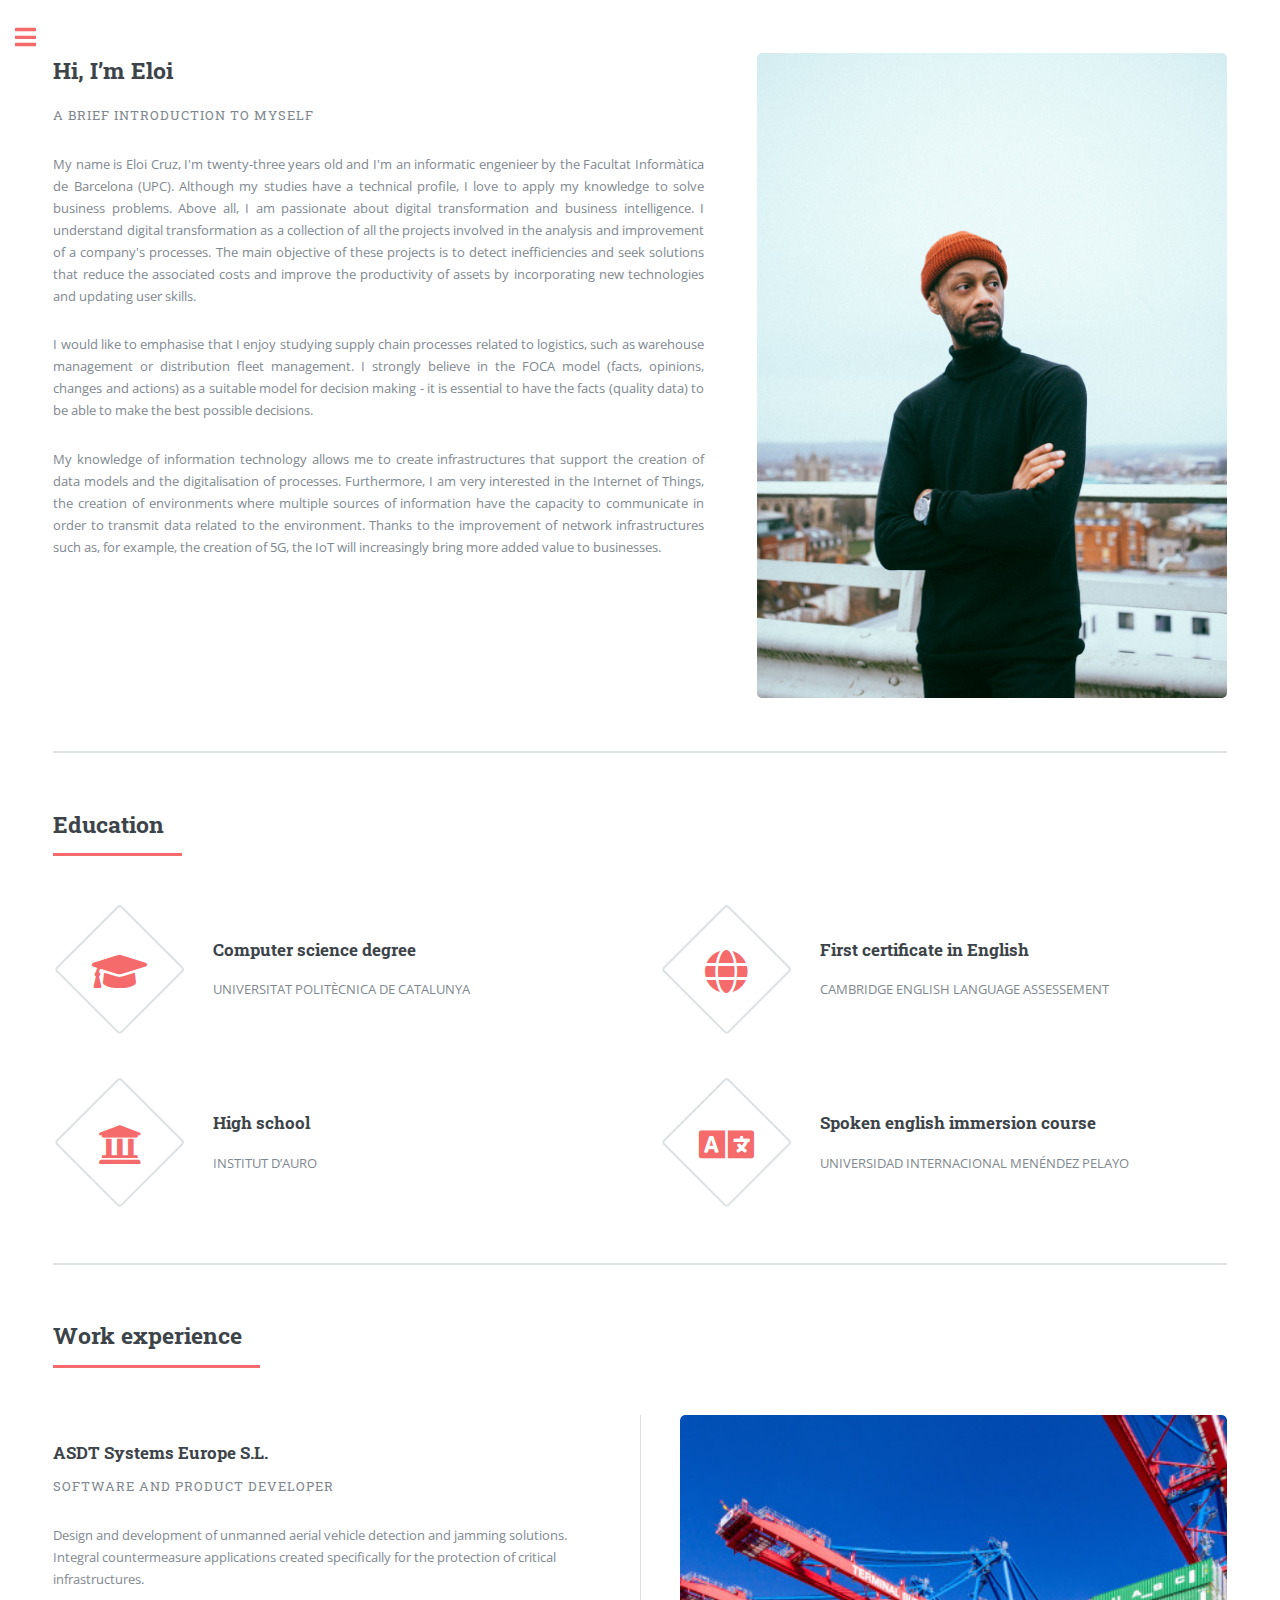
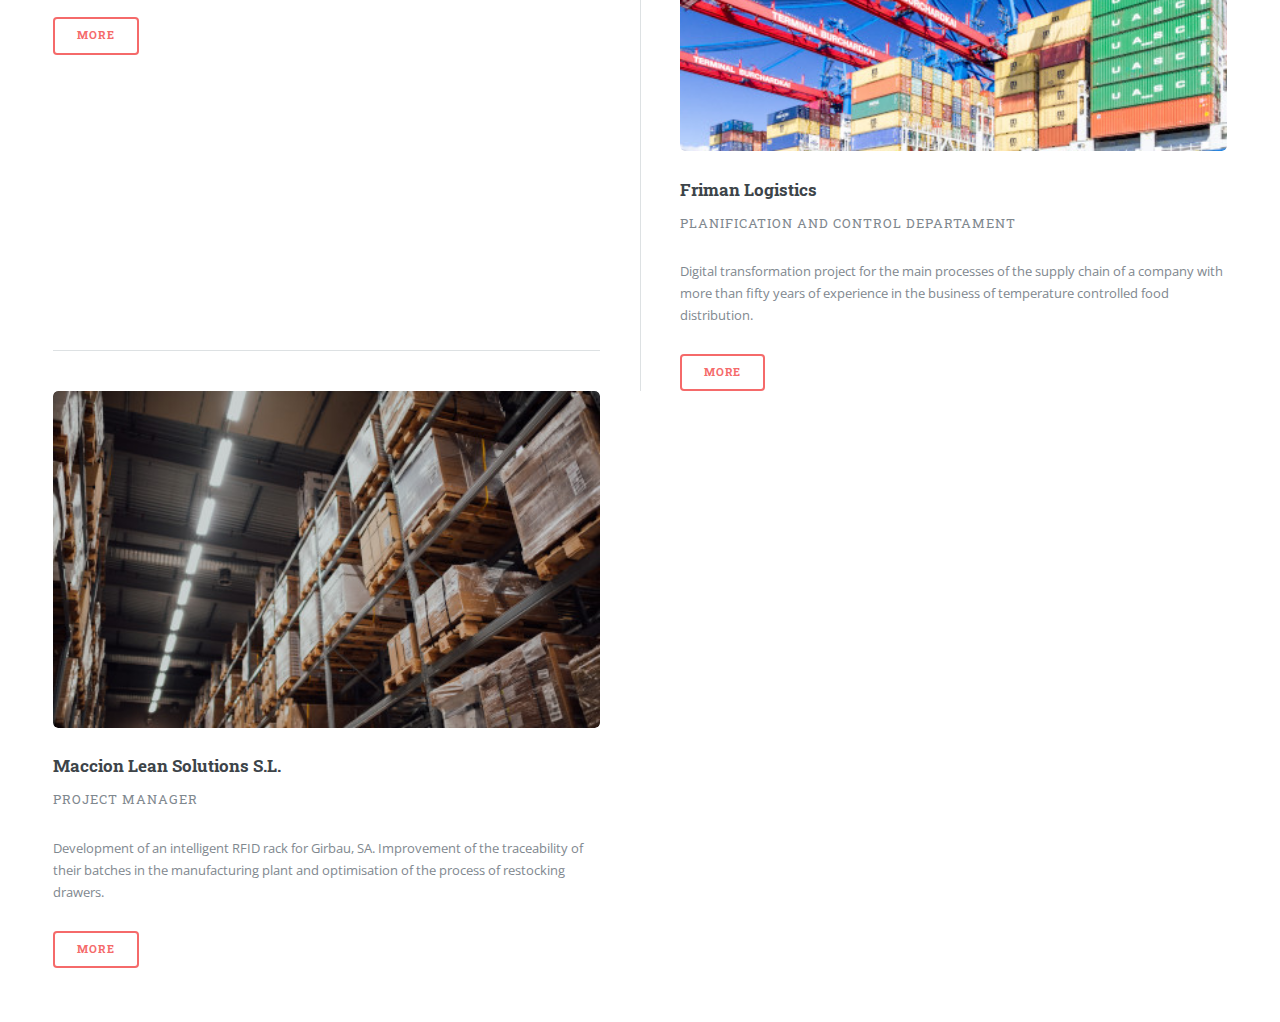
==== index.html @ ce88063b "small changes" ====
<!DOCTYPE HTML>
<!--
	Editorial by HTML5 UP
	html5up.net | @ajlkn
	Free for personal and commercial use under the CCA 3.0 license (html5up.net/license)
-->
<html>
	<head>
		<title>Eloi Cruz Harillo</title>
		<link rel="icon" href="images/user.png" type="image/x-icon">
		<meta charset="utf-8" />
		<meta name="viewport" content="width=device-width, initial-scale=1, user-scalable=no" />
		<link rel="stylesheet" href="assets/css/main.css" />
	</head>
	<body class="is-preload">

		<!-- Wrapper -->
			<div id="wrapper">

				<!-- Main -->
					<div id="main">
						<div class="inner">

							<!-- Header -->
							<!--
								<header id="header">
									<a href="index.html" class="logo"><strong>Eloi</strong> Cruz Harillo</a>
									<ul class="icons">
										<li><a href="https://www.linkedin.com/in/eloi-cruz-harillo-37651a155" class="icon brands fa-linkedin"><span class="label">Twitter</span></a></li>
									</ul>
								</header>
							-->
							<!-- Banner -->
								<section id="banner">
									<div class="content">
										<header>
											<h2>Hi, I’m Eloi</h2>
											<p>A brief introduction to myself</p>
										</header>
										<p align="justify">My name is Eloi Cruz, I'm twenty-three years old and I'm an informatic engenieer by the Facultat Informàtica de Barcelona (UPC). Although my studies have a technical profile, I love to apply my knowledge to solve business problems. Above all, I am passionate about digital transformation and business intelligence. I understand digital transformation as a collection of all the projects involved in the analysis and improvement of a company's processes. The main objective of these projects is to detect inefficiencies and seek solutions that reduce the associated costs and improve the productivity of assets by incorporating new technologies and updating user skills.</p>
										<p align="justify">I would like to emphasise that I enjoy studying supply chain processes related to logistics, such as warehouse management or distribution fleet management. I strongly believe in the FOCA model (facts, opinions, changes and actions) as a suitable model for decision making - it is essential to have the facts (quality data) to be able to make the best possible decisions.</p>
										<p align="justify">My knowledge of information technology allows me to create infrastructures that support the creation of data models and the digitalisation of processes. Furthermore, I am very interested in the Internet of Things, the creation of environments where multiple sources of information have the capacity to communicate in order to transmit data related to the environment. Thanks to the improvement of network infrastructures such as, for example, the creation of 5G, the IoT will increasingly bring more added value to businesses.</p>
									</div>
									<span class="image object">
										<img src="images/pic10.jpg" alt="" />
									</span>
								</section>

							<!-- Section -->
								<section>
									<header class="major">
										<h2>Education</h2>
									</header>
									<div class="features">
										<article>
											<span class="icon solid fa-graduation-cap"></span>
										    <div class="content">
												<h3>Computer science degree</h3>
												<p>UNIVERSITAT POLITÈCNICA DE CATALUNYA</p>
											</div>
										</article>
										<article>
											<span class="icon solid fa-globe"></span>
											<div class="content">
												<h3>First certificate in English</h3>
												<p>CAMBRIDGE ENGLISH LANGUAGE ASSESSEMENT</p>
											</div>
										</article>
										<article>
											<span class="icon solid fa-university"></span>
											<div class="content">
												<h3>High school</h3>
												<p>INSTITUT D’AURO</p>
											</div>
										</article>
										<article>
											<span class="icon solid fa-language"></span>
											<div class="content">
											<h3>Spoken english immersion course</h3>
											<p>UNIVERSIDAD INTERNACIONAL MENÉNDEZ PELAYO</p>
											</div>
										</article>
									</div>
								</section>

							<!-- Section -->
								<section>
									<header class="major">
										<h2>Work experience</h2>
									</header>
									<div class="posts">
										<article>
											<a href="generic.html#ASDT" class="image"><img src="images/drone2.png" alt="" /></a>
											<header>
												<h3>ASDT Systems Europe S.L.</h3>
												<p>Software and product developer</p>
											</header>
											<p>Design and development of unmanned aerial vehicle detection and jamming solutions. Integral countermeasure applications created specifically for the protection of critical infrastructures.</p>
											<ul class="actions">
												<li><a href="generic.html#ASDT" class="button">More</a></li>
											</ul>
										</article>
										<article>
											<a href="generic.html#friman" class="image"><img src="images/logistics2.jpg" alt="" /></a>
											<header>
												<h3>Friman Logistics</h3>
												<p>Planification and control departament</p>
											</header>
											<p>Digital transformation project for the main processes of the supply chain of a company with more than fifty years of experience in the business of temperature controlled food distribution.</p>
											<ul class="actions">
												<li><a href="generic.html#friman" class="button">More</a></li>
											</ul>
										</article>
										<article>
											<a href="generic.html#maccion" class="image"><img src="images/warehouse2.jpg" alt="" /></a>
											<header>
												<h3>Maccion Lean Solutions S.L.</h3>
												<p>Project Manager</p>
											</header>
											<p>Development of an intelligent RFID rack for Girbau, SA. Improvement of the traceability of their batches in the manufacturing plant and optimisation of the process of restocking drawers.</p>
											<ul class="actions">
												<li><a href="generic.html#maccion" class="button">More</a></li>
											</ul>
										</article>
									</div>
								</section>

						</div>
					</div>

				<!-- Sidebar -->
					<div id="sidebar">
						<div class="inner">

							<!-- Menu -->
								<nav id="menu">
									<header class="major">
										<h2>Menu</h2>
									</header>
									<ul>
										<li><a href="index.html">HOMEPAGE</a></li>
										<li><a href="elements.html">EDUCATIONAL BACKGROUND</a></li>
										<li>
											<span class="opener">WORK EXPERIENCE</span>
											<ul>
												<li><a href="generic.html">SUMMARY</a></li>
												<li><a href="generic.html#ASDT">ASDT SYSTEMS EUROPE</a></li>
												<li><a href="generic.html#friman">FRIMAN LOGISTICS</a></li>
												<li><a href="generic.html#maccion">MACCION LEAN SOLUTIONS</a></li>
											</ul>
										</li>
									</ul>
								</nav>


							<!-- Section -->
								<section>
									<header class="major">
										<h2>Get in touch</h2>
									</header>
									<p align="justify">If you wish to contact me, I will be pleased to be able to help you. You can do so using any of the following channels :)</p>
									<ul class="contact">
										<li class="icon solid fa-envelope">eloi.cruz@estudiantat.upc.edu</li>
										<li class="icon solid fa-phone">+34 666 295 092</li>
										<li class="icon brands fa-linkedin"><a href="https://www.linkedin.com/in/eloi-cruz-harillo-37651a155">linkedin.com/in/eloi-cruz-harillo</a></li>
									</ul>
								</section>

							<!-- Footer -->
								<footer id="footer">
									<p class="copyright">&copy;2022. Eloi Cruz Harillo. All rights reserved.</p>
								</footer>

						</div>
					</div>
			</div>
		<!-- Scripts -->
			<script src="assets/js/jquery.min.js"></script>
			<script src="assets/js/browser.min.js"></script>
			<script src="assets/js/breakpoints.min.js"></script>
			<script src="assets/js/util.js"></script>
			<script src="assets/js/main.js"></script>

	</body>
</html>
---- assets/css/main.css ----
@import url(fontawesome-all.min.css);
@import url("https://fonts.googleapis.com/css?family=Open+Sans:400,600,400italic,600italic|Roboto+Slab:400,700");
/*
	Editorial by HTML5 UP
	html5up.net | @ajlkn
	Free for personal and commercial use under the CCA 3.0 license (html5up.net/license)
*/
html, body, div, span, applet, object,
iframe, h1, h2, h3, h4, h5, h6, p, blockquote,
pre, a, abbr, acronym, address, big, cite,
code, del, dfn, em, img, ins, kbd, q, s, samp,
small, strike, strong, sub, sup, tt, var, b,
u, i, center, dl, dt, dd, ol, ul, li, fieldset,
form, label, legend, table, caption, tbody,
tfoot, thead, tr, th, td, article, aside,
canvas, details, embed, figure, figcaption,
footer, header, hgroup, menu, nav, output, ruby,
section, summary, time, mark, audio, video {
  margin: 0;
  padding: 0;
  border: 0;
  font-size: 100%;
  font: inherit;
  vertical-align: baseline; }

article, aside, details, figcaption, figure,
footer, header, hgroup, menu, nav, section {
  display: block; }

body {
  line-height: 1; }

ol, ul {
  list-style: none; }

blockquote, q {
  quotes: none; }
  blockquote:before, blockquote:after, q:before, q:after {
    content: '';
    content: none; }

table {
  border-collapse: collapse;
  border-spacing: 0; }

body {
  -webkit-text-size-adjust: none; }

mark {
  background-color: transparent;
  color: inherit; }

input::-moz-focus-inner {
  border: 0;
  padding: 0; }

input, select, textarea {
  -moz-appearance: none;
  -webkit-appearance: none;
  -ms-appearance: none;
  appearance: none; }

/* Basic */
@-ms-viewport {
  width: device-width; }

body {
  -ms-overflow-style: scrollbar; }

@media screen and (max-width: 480px) {
  html, body {
    min-width: 320px; } }

html {
  box-sizing: border-box; }

*, *:before, *:after {
  box-sizing: inherit; }

body {
  background: #ffffff; }
  body.is-preload *, body.is-preload *:before, body.is-preload *:after, body.is-resizing *, body.is-resizing *:before, body.is-resizing *:after {
    -moz-animation: none !important;
    -webkit-animation: none !important;
    -ms-animation: none !important;
    animation: none !important;
    -moz-transition: none !important;
    -webkit-transition: none !important;
    -ms-transition: none !important;
    transition: none !important; }

/* Type */
body, input, select, textarea {
  color: #7f888f;
  font-family: "Open Sans", sans-serif;
  font-size: 13pt;
  font-weight: 400;
  line-height: 1.65; }
  @media screen and (max-width: 1680px) {
    body, input, select, textarea {
      font-size: 11pt; } }
  @media screen and (max-width: 1280px) {
    body, input, select, textarea {
      font-size: 10pt; } }
  @media screen and (max-width: 360px) {
    body, input, select, textarea {
      font-size: 9pt; } }

a {
  -moz-transition: color 0.2s ease-in-out, border-bottom-color 0.2s ease-in-out;
  -webkit-transition: color 0.2s ease-in-out, border-bottom-color 0.2s ease-in-out;
  -ms-transition: color 0.2s ease-in-out, border-bottom-color 0.2s ease-in-out;
  transition: color 0.2s ease-in-out, border-bottom-color 0.2s ease-in-out;
  border-bottom: dotted 1px;
  color: #f56a6a;
  text-decoration: none; }
  a:hover {
    border-bottom-color: #f56a6a;
    color: #f56a6a !important; }
    a:hover strong {
      color: inherit; }

strong, b {
  color: #3d4449;
  font-weight: 600; }

em, i {
  font-style: italic; }

p {
  margin: 0 0 2em 0; }

h1, h2, h3, h4, h5, h6 {
  color: #3d4449;
  font-family: "Roboto Slab", serif;
  font-weight: 700;
  line-height: 1.5;
  margin: 0 0 1em 0; }
  h1 a, h2 a, h3 a, h4 a, h5 a, h6 a {
    color: inherit;
    text-decoration: none;
    border-bottom: 0; }

h1 {
  font-size: 4em;
  margin: 0 0 0.5em 0;
  line-height: 1.3; }

h2 {
  font-size: 1.75em; }

h3 {
  font-size: 1.25em; }

h4 {
  font-size: 1.1em; }

h5 {
  font-size: 0.9em; }

h6 {
  font-size: 0.7em; }

@media screen and (max-width: 1680px) {
  h1 {
    font-size: 3.5em; } }

@media screen and (max-width: 980px) {
  h1 {
    font-size: 3.25em; } }

@media screen and (max-width: 736px) {
  h1 {
    font-size: 2em;
    line-height: 1.4; }
  h2 {
    font-size: 1.5em; } }

sub {
  font-size: 0.8em;
  position: relative;
  top: 0.5em; }

sup {
  font-size: 0.8em;
  position: relative;
  top: -0.5em; }

blockquote {
  border-left: solid 3px rgba(210, 215, 217, 0.75);
  font-style: italic;
  margin: 0 0 2em 0;
  padding: 0.5em 0 0.5em 2em; }

code {
  background: rgba(230, 235, 237, 0.25);
  border-radius: 0.375em;
  border: solid 1px rgba(210, 215, 217, 0.75);
  font-family: "Courier New", monospace;
  font-size: 0.9em;
  margin: 0 0.25em;
  padding: 0.25em 0.65em; }

pre {
  -webkit-overflow-scrolling: touch;
  font-family: "Courier New", monospace;
  font-size: 0.9em;
  margin: 0 0 2em 0; }
  pre code {
    display: block;
    line-height: 1.75;
    padding: 1em 1.5em;
    overflow-x: auto; }

hr {
  border: 0;
  border-bottom: solid 1px rgba(210, 215, 217, 0.75);
  margin: 2em 0; }
  hr.major {
    margin: 3em 0; }

.align-left {
  text-align: left; }

.align-center {
  text-align: center; }

.align-right {
  text-align: right; }

/* Row */
.row {
  display: flex;
  flex-wrap: wrap;
  box-sizing: border-box;
  align-items: stretch; }
  .row > * {
    box-sizing: border-box; }
  .row.gtr-uniform > * > :last-child {
    margin-bottom: 0; }
  .row.aln-left {
    justify-content: flex-start; }
  .row.aln-center {
    justify-content: center; }
  .row.aln-right {
    justify-content: flex-end; }
  .row.aln-top {
    align-items: flex-start; }
  .row.aln-middle {
    align-items: center; }
  .row.aln-bottom {
    align-items: flex-end; }
  .row > .imp {
    order: -1; }
  .row > .col-1 {
    width: 8.33333%; }
  .row > .off-1 {
    margin-left: 8.33333%; }
  .row > .col-2 {
    width: 16.66667%; }
  .row > .off-2 {
    margin-left: 16.66667%; }
  .row > .col-3 {
    width: 25%; }
  .row > .off-3 {
    margin-left: 25%; }
  .row > .col-4 {
    width: 33.33333%; }
  .row > .off-4 {
    margin-left: 33.33333%; }
  .row > .col-5 {
    width: 41.66667%; }
  .row > .off-5 {
    margin-left: 41.66667%; }
  .row > .col-6 {
    width: 50%; }
  .row > .off-6 {
    margin-left: 50%; }
  .row > .col-7 {
    width: 58.33333%; }
  .row > .off-7 {
    margin-left: 58.33333%; }
  .row > .col-8 {
    width: 66.66667%; }
  .row > .off-8 {
    margin-left: 66.66667%; }
  .row > .col-9 {
    width: 75%; }
  .row > .off-9 {
    margin-left: 75%; }
  .row > .col-10 {
    width: 83.33333%; }
  .row > .off-10 {
    margin-left: 83.33333%; }
  .row > .col-11 {
    width: 91.66667%; }
  .row > .off-11 {
    margin-left: 91.66667%; }
  .row > .col-12 {
    width: 100%; }
  .row > .off-12 {
    margin-left: 100%; }
  .row.gtr-0 {
    margin-top: 0;
    margin-left: 0em; }
    .row.gtr-0 > * {
      padding: 0 0 0 0em; }
    .row.gtr-0.gtr-uniform {
      margin-top: 0em; }
      .row.gtr-0.gtr-uniform > * {
        padding-top: 0em; }
  .row.gtr-25 {
    margin-top: 0;
    margin-left: -0.375em; }
    .row.gtr-25 > * {
      padding: 0 0 0 0.375em; }
    .row.gtr-25.gtr-uniform {
      margin-top: -0.375em; }
      .row.gtr-25.gtr-uniform > * {
        padding-top: 0.375em; }
  .row.gtr-50 {
    margin-top: 0;
    margin-left: -0.75em; }
    .row.gtr-50 > * {
      padding: 0 0 0 0.75em; }
    .row.gtr-50.gtr-uniform {
      margin-top: -0.75em; }
      .row.gtr-50.gtr-uniform > * {
        padding-top: 0.75em; }
  .row {
    margin-top: 0;
    margin-left: -1.5em; }
    .row > * {
      padding: 0 0 0 1.5em; }
    .row.gtr-uniform {
      margin-top: -1.5em; }
      .row.gtr-uniform > * {
        padding-top: 1.5em; }
  .row.gtr-150 {
    margin-top: 0;
    margin-left: -2.25em; }
    .row.gtr-150 > * {
      padding: 0 0 0 2.25em; }
    .row.gtr-150.gtr-uniform {
      margin-top: -2.25em; }
      .row.gtr-150.gtr-uniform > * {
        padding-top: 2.25em; }
  .row.gtr-200 {
    margin-top: 0;
    margin-left: -3em; }
    .row.gtr-200 > * {
      padding: 0 0 0 3em; }
    .row.gtr-200.gtr-uniform {
      margin-top: -3em; }
      .row.gtr-200.gtr-uniform > * {
        padding-top: 3em; }
  @media screen and (max-width: 1680px) {
    .row {
      display: flex;
      flex-wrap: wrap;
      box-sizing: border-box;
      align-items: stretch; }
      .row > * {
        box-sizing: border-box; }
      .row.gtr-uniform > * > :last-child {
        margin-bottom: 0; }
      .row.aln-left {
        justify-content: flex-start; }
      .row.aln-center {
        justify-content: center; }
      .row.aln-right {
        justify-content: flex-end; }
      .row.aln-top {
        align-items: flex-start; }
      .row.aln-middle {
        align-items: center; }
      .row.aln-bottom {
        align-items: flex-end; }
      .row > .imp-xlarge {
        order: -1; }
      .row > .col-1-xlarge {
        width: 8.33333%; }
      .row > .off-1-xlarge {
        margin-left: 8.33333%; }
      .row > .col-2-xlarge {
        width: 16.66667%; }
      .row > .off-2-xlarge {
        margin-left: 16.66667%; }
      .row > .col-3-xlarge {
        width: 25%; }
      .row > .off-3-xlarge {
        margin-left: 25%; }
      .row > .col-4-xlarge {
        width: 33.33333%; }
      .row > .off-4-xlarge {
        margin-left: 33.33333%; }
      .row > .col-5-xlarge {
        width: 41.66667%; }
      .row > .off-5-xlarge {
        margin-left: 41.66667%; }
      .row > .col-6-xlarge {
        width: 50%; }
      .row > .off-6-xlarge {
        margin-left: 50%; }
      .row > .col-7-xlarge {
        width: 58.33333%; }
      .row > .off-7-xlarge {
        margin-left: 58.33333%; }
      .row > .col-8-xlarge {
        width: 66.66667%; }
      .row > .off-8-xlarge {
        margin-left: 66.66667%; }
      .row > .col-9-xlarge {
        width: 75%; }
      .row > .off-9-xlarge {
        margin-left: 75%; }
      .row > .col-10-xlarge {
        width: 83.33333%; }
      .row > .off-10-xlarge {
        margin-left: 83.33333%; }
      .row > .col-11-xlarge {
        width: 91.66667%; }
      .row > .off-11-xlarge {
        margin-left: 91.66667%; }
      .row > .col-12-xlarge {
        width: 100%; }
      .row > .off-12-xlarge {
        margin-left: 100%; }
      .row.gtr-0 {
        margin-top: 0;
        margin-left: 0em; }
        .row.gtr-0 > * {
          padding: 0 0 0 0em; }
        .row.gtr-0.gtr-uniform {
          margin-top: 0em; }
          .row.gtr-0.gtr-uniform > * {
            padding-top: 0em; }
      .row.gtr-25 {
        margin-top: 0;
        margin-left: -0.375em; }
        .row.gtr-25 > * {
          padding: 0 0 0 0.375em; }
        .row.gtr-25.gtr-uniform {
          margin-top: -0.375em; }
          .row.gtr-25.gtr-uniform > * {
            padding-top: 0.375em; }
      .row.gtr-50 {
        margin-top: 0;
        margin-left: -0.75em; }
        .row.gtr-50 > * {
          padding: 0 0 0 0.75em; }
        .row.gtr-50.gtr-uniform {
          margin-top: -0.75em; }
          .row.gtr-50.gtr-uniform > * {
            padding-top: 0.75em; }
      .row {
        margin-top: 0;
        margin-left: -1.5em; }
        .row > * {
          padding: 0 0 0 1.5em; }
        .row.gtr-uniform {
          margin-top: -1.5em; }
          .row.gtr-uniform > * {
            padding-top: 1.5em; }
      .row.gtr-150 {
        margin-top: 0;
        margin-left: -2.25em; }
        .row.gtr-150 > * {
          padding: 0 0 0 2.25em; }
        .row.gtr-150.gtr-uniform {
          margin-top: -2.25em; }
          .row.gtr-150.gtr-uniform > * {
            padding-top: 2.25em; }
      .row.gtr-200 {
        margin-top: 0;
        margin-left: -3em; }
        .row.gtr-200 > * {
          padding: 0 0 0 3em; }
        .row.gtr-200.gtr-uniform {
          margin-top: -3em; }
          .row.gtr-200.gtr-uniform > * {
            padding-top: 3em; } }
  @media screen and (max-width: 1280px) {
    .row {
      display: flex;
      flex-wrap: wrap;
      box-sizing: border-box;
      align-items: stretch; }
      .row > * {
        box-sizing: border-box; }
      .row.gtr-uniform > * > :last-child {
        margin-bottom: 0; }
      .row.aln-left {
        justify-content: flex-start; }
      .row.aln-center {
        justify-content: center; }
      .row.aln-right {
        justify-content: flex-end; }
      .row.aln-top {
        align-items: flex-start; }
      .row.aln-middle {
        align-items: center; }
      .row.aln-bottom {
        align-items: flex-end; }
      .row > .imp-large {
        order: -1; }
      .row > .col-1-large {
        width: 8.33333%; }
      .row > .off-1-large {
        margin-left: 8.33333%; }
      .row > .col-2-large {
        width: 16.66667%; }
      .row > .off-2-large {
        margin-left: 16.66667%; }
      .row > .col-3-large {
        width: 25%; }
      .row > .off-3-large {
        margin-left: 25%; }
      .row > .col-4-large {
        width: 33.33333%; }
      .row > .off-4-large {
        margin-left: 33.33333%; }
      .row > .col-5-large {
        width: 41.66667%; }
      .row > .off-5-large {
        margin-left: 41.66667%; }
      .row > .col-6-large {
        width: 50%; }
      .row > .off-6-large {
        margin-left: 50%; }
      .row > .col-7-large {
        width: 58.33333%; }
      .row > .off-7-large {
        margin-left: 58.33333%; }
      .row > .col-8-large {
        width: 66.66667%; }
      .row > .off-8-large {
        margin-left: 66.66667%; }
      .row > .col-9-large {
        width: 75%; }
      .row > .off-9-large {
        margin-left: 75%; }
      .row > .col-10-large {
        width: 83.33333%; }
      .row > .off-10-large {
        margin-left: 83.33333%; }
      .row > .col-11-large {
        width: 91.66667%; }
      .row > .off-11-large {
        margin-left: 91.66667%; }
      .row > .col-12-large {
        width: 100%; }
      .row > .off-12-large {
        margin-left: 100%; }
      .row.gtr-0 {
        margin-top: 0;
        margin-left: 0em; }
        .row.gtr-0 > * {
          padding: 0 0 0 0em; }
        .row.gtr-0.gtr-uniform {
          margin-top: 0em; }
          .row.gtr-0.gtr-uniform > * {
            padding-top: 0em; }
      .row.gtr-25 {
        margin-top: 0;
        margin-left: -0.375em; }
        .row.gtr-25 > * {
          padding: 0 0 0 0.375em; }
        .row.gtr-25.gtr-uniform {
          margin-top: -0.375em; }
          .row.gtr-25.gtr-uniform > * {
            padding-top: 0.375em; }
      .row.gtr-50 {
        margin-top: 0;
        margin-left: -0.75em; }
        .row.gtr-50 > * {
          padding: 0 0 0 0.75em; }
        .row.gtr-50.gtr-uniform {
          margin-top: -0.75em; }
          .row.gtr-50.gtr-uniform > * {
            padding-top: 0.75em; }
      .row {
        margin-top: 0;
        margin-left: -1.5em; }
        .row > * {
          padding: 0 0 0 1.5em; }
        .row.gtr-uniform {
          margin-top: -1.5em; }
          .row.gtr-uniform > * {
            padding-top: 1.5em; }
      .row.gtr-150 {
        margin-top: 0;
        margin-left: -2.25em; }
        .row.gtr-150 > * {
          padding: 0 0 0 2.25em; }
        .row.gtr-150.gtr-uniform {
          margin-top: -2.25em; }
          .row.gtr-150.gtr-uniform > * {
            padding-top: 2.25em; }
      .row.gtr-200 {
        margin-top: 0;
        margin-left: -3em; }
        .row.gtr-200 > * {
          padding: 0 0 0 3em; }
        .row.gtr-200.gtr-uniform {
          margin-top: -3em; }
          .row.gtr-200.gtr-uniform > * {
            padding-top: 3em; } }
  @media screen and (max-width: 980px) {
    .row {
      display: flex;
      flex-wrap: wrap;
      box-sizing: border-box;
      align-items: stretch; }
      .row > * {
        box-sizing: border-box; }
      .row.gtr-uniform > * > :last-child {
        margin-bottom: 0; }
      .row.aln-left {
        justify-content: flex-start; }
      .row.aln-center {
        justify-content: center; }
      .row.aln-right {
        justify-content: flex-end; }
      .row.aln-top {
        align-items: flex-start; }
      .row.aln-middle {
        align-items: center; }
      .row.aln-bottom {
        align-items: flex-end; }
      .row > .imp-medium {
        order: -1; }
      .row > .col-1-medium {
        width: 8.33333%; }
      .row > .off-1-medium {
        margin-left: 8.33333%; }
      .row > .col-2-medium {
        width: 16.66667%; }
      .row > .off-2-medium {
        margin-left: 16.66667%; }
      .row > .col-3-medium {
        width: 25%; }
      .row > .off-3-medium {
        margin-left: 25%; }
      .row > .col-4-medium {
        width: 33.33333%; }
      .row > .off-4-medium {
        margin-left: 33.33333%; }
      .row > .col-5-medium {
        width: 41.66667%; }
      .row > .off-5-medium {
        margin-left: 41.66667%; }
      .row > .col-6-medium {
        width: 50%; }
      .row > .off-6-medium {
        margin-left: 50%; }
      .row > .col-7-medium {
        width: 58.33333%; }
      .row > .off-7-medium {
        margin-left: 58.33333%; }
      .row > .col-8-medium {
        width: 66.66667%; }
      .row > .off-8-medium {
        margin-left: 66.66667%; }
      .row > .col-9-medium {
        width: 75%; }
      .row > .off-9-medium {
        margin-left: 75%; }
      .row > .col-10-medium {
        width: 83.33333%; }
      .row > .off-10-medium {
        margin-left: 83.33333%; }
      .row > .col-11-medium {
        width: 91.66667%; }
      .row > .off-11-medium {
        margin-left: 91.66667%; }
      .row > .col-12-medium {
        width: 100%; }
      .row > .off-12-medium {
        margin-left: 100%; }
      .row.gtr-0 {
        margin-top: 0;
        margin-left: 0em; }
        .row.gtr-0 > * {
          padding: 0 0 0 0em; }
        .row.gtr-0.gtr-uniform {
          margin-top: 0em; }
          .row.gtr-0.gtr-uniform > * {
            padding-top: 0em; }
      .row.gtr-25 {
        margin-top: 0;
        margin-left: -0.375em; }
        .row.gtr-25 > * {
          padding: 0 0 0 0.375em; }
        .row.gtr-25.gtr-uniform {
          margin-top: -0.375em; }
          .row.gtr-25.gtr-uniform > * {
            padding-top: 0.375em; }
      .row.gtr-50 {
        margin-top: 0;
        margin-left: -0.75em; }
        .row.gtr-50 > * {
          padding: 0 0 0 0.75em; }
        .row.gtr-50.gtr-uniform {
          margin-top: -0.75em; }
          .row.gtr-50.gtr-uniform > * {
            padding-top: 0.75em; }
      .row {
        margin-top: 0;
        margin-left: -1.5em; }
        .row > * {
          padding: 0 0 0 1.5em; }
        .row.gtr-uniform {
          margin-top: -1.5em; }
          .row.gtr-uniform > * {
            padding-top: 1.5em; }
      .row.gtr-150 {
        margin-top: 0;
        margin-left: -2.25em; }
        .row.gtr-150 > * {
          padding: 0 0 0 2.25em; }
        .row.gtr-150.gtr-uniform {
          margin-top: -2.25em; }
          .row.gtr-150.gtr-uniform > * {
            padding-top: 2.25em; }
      .row.gtr-200 {
        margin-top: 0;
        margin-left: -3em; }
        .row.gtr-200 > * {
          padding: 0 0 0 3em; }
        .row.gtr-200.gtr-uniform {
          margin-top: -3em; }
          .row.gtr-200.gtr-uniform > * {
            padding-top: 3em; } }
  @media screen and (max-width: 736px) {
    .row {
      display: flex;
      flex-wrap: wrap;
      box-sizing: border-box;
      align-items: stretch; }
      .row > * {
        box-sizing: border-box; }
      .row.gtr-uniform > * > :last-child {
        margin-bottom: 0; }
      .row.aln-left {
        justify-content: flex-start; }
      .row.aln-center {
        justify-content: center; }
      .row.aln-right {
        justify-content: flex-end; }
      .row.aln-top {
        align-items: flex-start; }
      .row.aln-middle {
        align-items: center; }
      .row.aln-bottom {
        align-items: flex-end; }
      .row > .imp-small {
        order: -1; }
      .row > .col-1-small {
        width: 8.33333%; }
      .row > .off-1-small {
        margin-left: 8.33333%; }
      .row > .col-2-small {
        width: 16.66667%; }
      .row > .off-2-small {
        margin-left: 16.66667%; }
      .row > .col-3-small {
        width: 25%; }
      .row > .off-3-small {
        margin-left: 25%; }
      .row > .col-4-small {
        width: 33.33333%; }
      .row > .off-4-small {
        margin-left: 33.33333%; }
      .row > .col-5-small {
        width: 41.66667%; }
      .row > .off-5-small {
        margin-left: 41.66667%; }
      .row > .col-6-small {
        width: 50%; }
      .row > .off-6-small {
        margin-left: 50%; }
      .row > .col-7-small {
        width: 58.33333%; }
      .row > .off-7-small {
        margin-left: 58.33333%; }
      .row > .col-8-small {
        width: 66.66667%; }
      .row > .off-8-small {
        margin-left: 66.66667%; }
      .row > .col-9-small {
        width: 75%; }
      .row > .off-9-small {
        margin-left: 75%; }
      .row > .col-10-small {
        width: 83.33333%; }
      .row > .off-10-small {
        margin-left: 83.33333%; }
      .row > .col-11-small {
        width: 91.66667%; }
      .row > .off-11-small {
        margin-left: 91.66667%; }
      .row > .col-12-small {
        width: 100%; }
      .row > .off-12-small {
        margin-left: 100%; }
      .row.gtr-0 {
        margin-top: 0;
        margin-left: 0em; }
        .row.gtr-0 > * {
          padding: 0 0 0 0em; }
        .row.gtr-0.gtr-uniform {
          margin-top: 0em; }
          .row.gtr-0.gtr-uniform > * {
            padding-top: 0em; }
      .row.gtr-25 {
        margin-top: 0;
        margin-left: -0.375em; }
        .row.gtr-25 > * {
          padding: 0 0 0 0.375em; }
        .row.gtr-25.gtr-uniform {
          margin-top: -0.375em; }
          .row.gtr-25.gtr-uniform > * {
            padding-top: 0.375em; }
      .row.gtr-50 {
        margin-top: 0;
        margin-left: -0.75em; }
        .row.gtr-50 > * {
          padding: 0 0 0 0.75em; }
        .row.gtr-50.gtr-uniform {
          margin-top: -0.75em; }
          .row.gtr-50.gtr-uniform > * {
            padding-top: 0.75em; }
      .row {
        margin-top: 0;
        margin-left: -1.5em; }
        .row > * {
          padding: 0 0 0 1.5em; }
        .row.gtr-uniform {
          margin-top: -1.5em; }
          .row.gtr-uniform > * {
            padding-top: 1.5em; }
      .row.gtr-150 {
        margin-top: 0;
        margin-left: -2.25em; }
        .row.gtr-150 > * {
          padding: 0 0 0 2.25em; }
        .row.gtr-150.gtr-uniform {
          margin-top: -2.25em; }
          .row.gtr-150.gtr-uniform > * {
            padding-top: 2.25em; }
      .row.gtr-200 {
        margin-top: 0;
        margin-left: -3em; }
        .row.gtr-200 > * {
          padding: 0 0 0 3em; }
        .row.gtr-200.gtr-uniform {
          margin-top: -3em; }
          .row.gtr-200.gtr-uniform > * {
            padding-top: 3em; } }
  @media screen and (max-width: 480px) {
    .row {
      display: flex;
      flex-wrap: wrap;
      box-sizing: border-box;
      align-items: stretch; }
      .row > * {
        box-sizing: border-box; }
      .row.gtr-uniform > * > :last-child {
        margin-bottom: 0; }
      .row.aln-left {
        justify-content: flex-start; }
      .row.aln-center {
        justify-content: center; }
      .row.aln-right {
        justify-content: flex-end; }
      .row.aln-top {
        align-items: flex-start; }
      .row.aln-middle {
        align-items: center; }
      .row.aln-bottom {
        align-items: flex-end; }
      .row > .imp-xsmall {
        order: -1; }
      .row > .col-1-xsmall {
        width: 8.33333%; }
      .row > .off-1-xsmall {
        margin-left: 8.33333%; }
      .row > .col-2-xsmall {
        width: 16.66667%; }
      .row > .off-2-xsmall {
        margin-left: 16.66667%; }
      .row > .col-3-xsmall {
        width: 25%; }
      .row > .off-3-xsmall {
        margin-left: 25%; }
      .row > .col-4-xsmall {
        width: 33.33333%; }
      .row > .off-4-xsmall {
        margin-left: 33.33333%; }
      .row > .col-5-xsmall {
        width: 41.66667%; }
      .row > .off-5-xsmall {
        margin-left: 41.66667%; }
      .row > .col-6-xsmall {
        width: 50%; }
      .row > .off-6-xsmall {
        margin-left: 50%; }
      .row > .col-7-xsmall {
        width: 58.33333%; }
      .row > .off-7-xsmall {
        margin-left: 58.33333%; }
      .row > .col-8-xsmall {
        width: 66.66667%; }
      .row > .off-8-xsmall {
        margin-left: 66.66667%; }
      .row > .col-9-xsmall {
        width: 75%; }
      .row > .off-9-xsmall {
        margin-left: 75%; }
      .row > .col-10-xsmall {
        width: 83.33333%; }
      .row > .off-10-xsmall {
        margin-left: 83.33333%; }
      .row > .col-11-xsmall {
        width: 91.66667%; }
      .row > .off-11-xsmall {
        margin-left: 91.66667%; }
      .row > .col-12-xsmall {
        width: 100%; }
      .row > .off-12-xsmall {
        margin-left: 100%; }
      .row.gtr-0 {
        margin-top: 0;
        margin-left: 0em; }
        .row.gtr-0 > * {
          padding: 0 0 0 0em; }
        .row.gtr-0.gtr-uniform {
          margin-top: 0em; }
          .row.gtr-0.gtr-uniform > * {
            padding-top: 0em; }
      .row.gtr-25 {
        margin-top: 0;
        margin-left: -0.375em; }
        .row.gtr-25 > * {
          padding: 0 0 0 0.375em; }
        .row.gtr-25.gtr-uniform {
          margin-top: -0.375em; }
          .row.gtr-25.gtr-uniform > * {
            padding-top: 0.375em; }
      .row.gtr-50 {
        margin-top: 0;
        margin-left: -0.75em; }
        .row.gtr-50 > * {
          padding: 0 0 0 0.75em; }
        .row.gtr-50.gtr-uniform {
          margin-top: -0.75em; }
          .row.gtr-50.gtr-uniform > * {
            padding-top: 0.75em; }
      .row {
        margin-top: 0;
        margin-left: -1.5em; }
        .row > * {
          padding: 0 0 0 1.5em; }
        .row.gtr-uniform {
          margin-top: -1.5em; }
          .row.gtr-uniform > * {
            padding-top: 1.5em; }
      .row.gtr-150 {
        margin-top: 0;
        margin-left: -2.25em; }
        .row.gtr-150 > * {
          padding: 0 0 0 2.25em; }
        .row.gtr-150.gtr-uniform {
          margin-top: -2.25em; }
          .row.gtr-150.gtr-uniform > * {
            padding-top: 2.25em; }
      .row.gtr-200 {
        margin-top: 0;
        margin-left: -3em; }
        .row.gtr-200 > * {
          padding: 0 0 0 3em; }
        .row.gtr-200.gtr-uniform {
          margin-top: -3em; }
          .row.gtr-200.gtr-uniform > * {
            padding-top: 3em; } }

/* Section/Article */
section.special, article.special {
  text-align: center; }

header p {
  font-family: "Roboto Slab", serif;
  font-size: 1em;
  font-weight: 400;
  letter-spacing: 0.075em;
  margin-top: -0.5em;
  text-transform: uppercase; }

header.major > :last-child {
  border-bottom: solid 3px #f56a6a;
  display: inline-block;
  margin: 0 0 2em 0;
  padding: 0 0.75em 0.5em 0; }

header.main > :last-child {
  margin: 0 0 1em 0; }

/* Form */
form {
  margin: 0 0 2em 0; }

label {
  color: #3d4449;
  display: block;
  font-size: 0.9em;
  font-weight: 600;
  margin: 0 0 1em 0; }

input[type="text"],
input[type="password"],
input[type="email"],
input[type="tel"],
input[type="search"],
input[type="url"],
select,
textarea {
  -moz-appearance: none;
  -webkit-appearance: none;
  -ms-appearance: none;
  appearance: none;
  background: #ffffff;
  border-radius: 0.375em;
  border: none;
  border: solid 1px rgba(210, 215, 217, 0.75);
  color: inherit;
  display: block;
  outline: 0;
  padding: 0 1em;
  text-decoration: none;
  width: 100%; }
  input[type="text"]:invalid,
  input[type="password"]:invalid,
  input[type="email"]:invalid,
  input[type="tel"]:invalid,
  input[type="search"]:invalid,
  input[type="url"]:invalid,
  select:invalid,
  textarea:invalid {
    box-shadow: none; }
  input[type="text"]:focus,
  input[type="password"]:focus,
  input[type="email"]:focus,
  input[type="tel"]:focus,
  input[type="search"]:focus,
  input[type="url"]:focus,
  select:focus,
  textarea:focus {
    border-color: #f56a6a;
    box-shadow: 0 0 0 1px #f56a6a; }

select {
  background-image: url("data:image/svg+xml;charset=utf8,%3Csvg xmlns='http://www.w3.org/2000/svg' width='40' height='40' preserveAspectRatio='none' viewBox='0 0 40 40'%3E%3Cpath d='M9.4,12.3l10.4,10.4l10.4-10.4c0.2-0.2,0.5-0.4,0.9-0.4c0.3,0,0.6,0.1,0.9,0.4l3.3,3.3c0.2,0.2,0.4,0.5,0.4,0.9 c0,0.4-0.1,0.6-0.4,0.9L20.7,31.9c-0.2,0.2-0.5,0.4-0.9,0.4c-0.3,0-0.6-0.1-0.9-0.4L4.3,17.3c-0.2-0.2-0.4-0.5-0.4-0.9 c0-0.4,0.1-0.6,0.4-0.9l3.3-3.3c0.2-0.2,0.5-0.4,0.9-0.4S9.1,12.1,9.4,12.3z' fill='rgba(210, 215, 217, 0.75)' /%3E%3C/svg%3E");
  background-size: 1.25em;
  background-repeat: no-repeat;
  background-position: calc(100% - 1em) center;
  height: 2.75em;
  padding-right: 2.75em;
  text-overflow: ellipsis; }
  select option {
    color: #3d4449;
    background: #ffffff; }
  select:focus::-ms-value {
    background-color: transparent; }
  select::-ms-expand {
    display: none; }

input[type="text"],
input[type="password"],
input[type="email"],
input[type="tel"],
input[type="search"],
input[type="url"],
select {
  height: 2.75em; }

textarea {
  padding: 0.75em 1em; }

input[type="checkbox"],
input[type="radio"] {
  -moz-appearance: none;
  -webkit-appearance: none;
  -ms-appearance: none;
  appearance: none;
  display: block;
  float: left;
  margin-right: -2em;
  opacity: 0;
  width: 1em;
  z-index: -1; }
  input[type="checkbox"] + label,
  input[type="radio"] + label {
    text-decoration: none;
    color: #7f888f;
    cursor: pointer;
    display: inline-block;
    font-size: 1em;
    font-weight: 400;
    padding-left: 2.4em;
    padding-right: 0.75em;
    position: relative; }
    input[type="checkbox"] + label:before,
    input[type="radio"] + label:before {
      -moz-osx-font-smoothing: grayscale;
      -webkit-font-smoothing: antialiased;
      display: inline-block;
      font-style: normal;
      font-variant: normal;
      text-rendering: auto;
      line-height: 1;
      text-transform: none !important;
      font-family: 'Font Awesome 5 Free';
      font-weight: 900; }
    input[type="checkbox"] + label:before,
    input[type="radio"] + label:before {
      background: #ffffff;
      border-radius: 0.375em;
      border: solid 1px rgba(210, 215, 217, 0.75);
      content: '';
      display: inline-block;
      font-size: 0.8em;
      height: 2.0625em;
      left: 0;
      line-height: 2.0625em;
      position: absolute;
      text-align: center;
      top: 0;
      width: 2.0625em; }
  input[type="checkbox"]:checked + label:before,
  input[type="radio"]:checked + label:before {
    background: #3d4449;
    border-color: #3d4449;
    color: #ffffff;
    content: '\f00c'; }
  input[type="checkbox"]:focus + label:before,
  input[type="radio"]:focus + label:before {
    border-color: #f56a6a;
    box-shadow: 0 0 0 1px #f56a6a; }

input[type="checkbox"] + label:before {
  border-radius: 0.375em; }

input[type="radio"] + label:before {
  border-radius: 100%; }

::-webkit-input-placeholder {
  color: #9fa3a6 !important;
  opacity: 1.0; }

:-moz-placeholder {
  color: #9fa3a6 !important;
  opacity: 1.0; }

::-moz-placeholder {
  color: #9fa3a6 !important;
  opacity: 1.0; }

:-ms-input-placeholder {
  color: #9fa3a6 !important;
  opacity: 1.0; }

/* Box */
.box {
  border-radius: 0.375em;
  border: solid 1px rgba(210, 215, 217, 0.75);
  margin-bottom: 2em;
  padding: 1.5em; }
  .box > :last-child,
  .box > :last-child > :last-child,
  .box > :last-child > :last-child > :last-child {
    margin-bottom: 0; }
  .box.alt {
    border: 0;
    border-radius: 0;
    padding: 0; }

/* Icon */
.icon {
  text-decoration: none;
  border-bottom: none;
  position: relative; }
  .icon:before {
    -moz-osx-font-smoothing: grayscale;
    -webkit-font-smoothing: antialiased;
    display: inline-block;
    font-style: normal;
    font-variant: normal;
    text-rendering: auto;
    line-height: 1;
    text-transform: none !important;
    font-family: 'Font Awesome 5 Free';
    font-weight: 400; }
  .icon > .label {
    display: none; }
  .icon:before {
    line-height: inherit; }
  .icon.solid:before {
    font-weight: 900; }
  .icon.brands:before {
    font-family: 'Font Awesome 5 Brands'; }

/* Image */
.image {
  border-radius: 0.375em;
  border: 0;
  display: inline-block;
  position: relative; }
  .image img {
    border-radius: 0.375em;
    display: block; }
  .image.left, .image.right {
    max-width: 40%; }
    .image.left img, .image.right img {
      width: 100%; }
  .image.left {
    float: left;
    padding: 0 1.5em 1em 0;
    top: 0.25em; }
  .image.right {
    float: right;
    padding: 0 0 1em 1.5em;
    top: 0.25em; }
  .image.fit {
    display: block;
    margin: 0 0 2em 0;
    width: 100%; }
    .image.fit img {
      width: 100%; }
  .image.main {
    display: block;
    margin: 0 0 3em 0;
    width: 100%; }
    .image.main img {
      width: 100%; }

a.image {
  overflow: hidden; }
  a.image img {
    -moz-transition: -moz-transform 0.2s ease;
    -webkit-transition: -webkit-transform 0.2s ease;
    -ms-transition: -ms-transform 0.2s ease;
    transition: transform 0.2s ease; }
  a.image:hover img {
    -moz-transform: scale(1.075);
    -webkit-transform: scale(1.075);
    -ms-transform: scale(1.075);
    transform: scale(1.075); }

/* List */
ol {
  list-style: decimal;
  margin: 0 0 2em 0;
  padding-left: 1.25em; }
  ol li {
    padding-left: 0.25em; }

ul {
  list-style: disc;
  margin: 0 0 2em 0;
  padding-left: 1em; }
  ul li {
    padding-left: 0.5em; }
  ul.alt {
    list-style: none;
    padding-left: 0; }
    ul.alt li {
      border-top: solid 1px rgba(210, 215, 217, 0.75);
      padding: 0.5em 0; }
      ul.alt li:first-child {
        border-top: 0;
        padding-top: 0; }

dl {
  margin: 0 0 2em 0; }
  dl dt {
    display: block;
    font-weight: 600;
    margin: 0 0 1em 0; }
  dl dd {
    margin-left: 2em; }

/* Actions */
ul.actions {
  display: -moz-flex;
  display: -webkit-flex;
  display: -ms-flex;
  display: flex;
  cursor: default;
  list-style: none;
  margin-left: -1em;
  padding-left: 0; }
  ul.actions li {
    padding: 0 0 0 1em;
    vertical-align: middle; }
  ul.actions.special {
    -moz-justify-content: center;
    -webkit-justify-content: center;
    -ms-justify-content: center;
    justify-content: center;
    width: 100%;
    margin-left: 0; }
    ul.actions.special li:first-child {
      padding-left: 0; }
  ul.actions.stacked {
    -moz-flex-direction: column;
    -webkit-flex-direction: column;
    -ms-flex-direction: column;
    flex-direction: column;
    margin-left: 0; }
    ul.actions.stacked li {
      padding: 1.3em 0 0 0; }
      ul.actions.stacked li:first-child {
        padding-top: 0; }
  ul.actions.fit {
    width: calc(100% + 1em); }
    ul.actions.fit li {
      -moz-flex-grow: 1;
      -webkit-flex-grow: 1;
      -ms-flex-grow: 1;
      flex-grow: 1;
      -moz-flex-shrink: 1;
      -webkit-flex-shrink: 1;
      -ms-flex-shrink: 1;
      flex-shrink: 1;
      width: 100%; }
      ul.actions.fit li > * {
        width: 100%; }
    ul.actions.fit.stacked {
      width: 100%; }

/* Icons */
ul.icons {
  cursor: default;
  list-style: none;
  padding-left: 0; }
  ul.icons li {
    display: inline-block;
    padding: 0 1em 0 0; }
    ul.icons li:last-child {
      padding-right: 0; }
    ul.icons li .icon {
      color: inherit; }
      ul.icons li .icon:before {
        font-size: 1.25em; }


/* Contact */
ul.contact {
  list-style: none;
  padding: 0; }
  ul.contact li {
    text-decoration: none;
    border-top: solid 1px rgba(210, 215, 217, 0.75);
    margin: 1.5em 0 0 0;
    padding: 1.5em 0 0 3em;
    position: relative; }
    ul.contact li:before {
      -moz-osx-font-smoothing: grayscale;
      -webkit-font-smoothing: antialiased;
      display: inline-block;
      font-style: normal;
      font-variant: normal;
      text-rendering: auto;
      line-height: 1;
      text-transform: none !important;
      font-family: 'Font Awesome 5 Free';
      font-weight: 400; }
    ul.contact li:before {
      color: #f56a6a;
      display: inline-block;
      font-size: 1.5em;
      height: 1.125em;
      left: 0;
      line-height: 1.125em;
      position: absolute;
      text-align: center;
      top: 1em;
      width: 1.5em; }
    ul.contact li:first-child {
      border-top: 0;
      margin-top: 0;
      padding-top: 0; }
      ul.contact li:first-child:before {
        top: 0; }
    ul.contact li a {
      color: inherit; }

/* Pagination */
ul.pagination {
  cursor: default;
  list-style: none;
  padding-left: 0; }
  ul.pagination li {
    display: inline-block;
    padding-left: 0;
    vertical-align: middle; }
    ul.pagination li > .page {
      -moz-transition: background-color 0.2s ease-in-out, color 0.2s ease-in-out;
      -webkit-transition: background-color 0.2s ease-in-out, color 0.2s ease-in-out;
      -ms-transition: background-color 0.2s ease-in-out, color 0.2s ease-in-out;
      transition: background-color 0.2s ease-in-out, color 0.2s ease-in-out;
      border-bottom: 0;
      border-radius: 0.375em;
      display: inline-block;
      font-size: 0.8em;
      font-weight: 600;
      height: 2em;
      line-height: 2em;
      margin: 0 0.125em;
      min-width: 2em;
      padding: 0 0.5em;
      text-align: center; }
      ul.pagination li > .page.active {
        background-color: #f56a6a;
        color: #ffffff !important; }
        ul.pagination li > .page.active:hover {
          background-color: #f67878; }
        ul.pagination li > .page.active:active {
          background-color: #f45c5c; }
    ul.pagination li:first-child {
      padding-right: 0.75em; }
    ul.pagination li:last-child {
      padding-left: 0.75em; }
  @media screen and (max-width: 480px) {
    ul.pagination li:nth-child(n+2):nth-last-child(n+2) {
      display: none; }
    ul.pagination li:first-child {
      padding-right: 0; } }

/* Table */
.table-wrapper {
  -webkit-overflow-scrolling: touch;
  overflow-x: auto; }

table {
  margin: 0 0 2em 0;
  width: 100%; }
  table tbody tr {
    border: solid 1px rgba(210, 215, 217, 0.75);
    border-left: 0;
    border-right: 0; }
    table tbody tr:nth-child(2n + 1) {
      background-color: rgba(230, 235, 237, 0.25); }
  table td {
    padding: 0.75em 0.75em; }
  table th {
    color: #3d4449;
    font-size: 0.9em;
    font-weight: 600;
    padding: 0 0.75em 0.75em 0.75em;
    text-align: left; }
  table thead {
    border-bottom: solid 2px rgba(210, 215, 217, 0.75); }
  table tfoot {
    border-top: solid 2px rgba(210, 215, 217, 0.75); }
  table.alt {
    border-collapse: separate; }
    table.alt tbody tr td {
      border: solid 1px rgba(210, 215, 217, 0.75);
      border-left-width: 0;
      border-top-width: 0; }
      table.alt tbody tr td:first-child {
        border-left-width: 1px; }
    table.alt tbody tr:first-child td {
      border-top-width: 1px; }
    table.alt thead {
      border-bottom: 0; }
    table.alt tfoot {
      border-top: 0; }

/* Button */
input[type="submit"],
input[type="reset"],
input[type="button"],
button,
.button {
  -moz-appearance: none;
  -webkit-appearance: none;
  -ms-appearance: none;
  appearance: none;
  -moz-transition: background-color 0.2s ease-in-out, color 0.2s ease-in-out;
  -webkit-transition: background-color 0.2s ease-in-out, color 0.2s ease-in-out;
  -ms-transition: background-color 0.2s ease-in-out, color 0.2s ease-in-out;
  transition: background-color 0.2s ease-in-out, color 0.2s ease-in-out;
  background-color: transparent;
  border-radius: 0.375em;
  border: 0;
  box-shadow: inset 0 0 0 2px #f56a6a;
  color: #f56a6a !important;
  cursor: pointer;
  display: inline-block;
  font-family: "Roboto Slab", serif;
  font-size: 0.8em;
  font-weight: 700;
  height: 3.5em;
  letter-spacing: 0.075em;
  line-height: 3.5em;
  padding: 0 2.25em;
  text-align: center;
  text-decoration: none;
  text-transform: uppercase;
  white-space: nowrap; }
  input[type="submit"]:hover,
  input[type="reset"]:hover,
  input[type="button"]:hover,
  button:hover,
  .button:hover {
    background-color: rgba(245, 106, 106, 0.05); }
  input[type="submit"]:active,
  input[type="reset"]:active,
  input[type="button"]:active,
  button:active,
  .button:active {
    background-color: rgba(245, 106, 106, 0.15); }
  input[type="submit"].icon:before,
  input[type="reset"].icon:before,
  input[type="button"].icon:before,
  button.icon:before,
  .button.icon:before {
    margin-right: 0.5em; }
  input[type="submit"].fit,
  input[type="reset"].fit,
  input[type="button"].fit,
  button.fit,
  .button.fit {
    width: 100%; }
  input[type="submit"].small,
  input[type="reset"].small,
  input[type="button"].small,
  button.small,
  .button.small {
    font-size: 0.6em; }
  input[type="submit"].large,
  input[type="reset"].large,
  input[type="button"].large,
  button.large,
  .button.large {
    font-size: 1em;
    height: 3.65em;
    line-height: 3.65em; }
  input[type="submit"].primary,
  input[type="reset"].primary,
  input[type="button"].primary,
  button.primary,
  .button.primary {
    background-color: #f56a6a;
    box-shadow: none;
    color: #ffffff !important; }
    input[type="submit"].primary:hover,
    input[type="reset"].primary:hover,
    input[type="button"].primary:hover,
    button.primary:hover,
    .button.primary:hover {
      background-color: #f67878; }
    input[type="submit"].primary:active,
    input[type="reset"].primary:active,
    input[type="button"].primary:active,
    button.primary:active,
    .button.primary:active {
      background-color: #f45c5c; }
  input[type="submit"].disabled, input[type="submit"]:disabled,
  input[type="reset"].disabled,
  input[type="reset"]:disabled,
  input[type="button"].disabled,
  input[type="button"]:disabled,
  button.disabled,
  button:disabled,
  .button.disabled,
  .button:disabled {
    pointer-events: none;
    opacity: 0.25; }

/* Mini Posts */
.mini-posts article {
  border-top: solid 1px rgba(210, 215, 217, 0.75);
  margin-top: 2em;
  padding-top: 2em; }
  .mini-posts article .image {
    display: block;
    margin: 0 0 1.5em 0; }
    .mini-posts article .image img {
      display: block;
      width: 100%; }
  .mini-posts article:first-child {
    border-top: 0;
    margin-top: 0;
    padding-top: 0; }

/* Features */
.features {
  display: -moz-flex;
  display: -webkit-flex;
  display: -ms-flex;
  display: flex;
  -moz-flex-wrap: wrap;
  -webkit-flex-wrap: wrap;
  -ms-flex-wrap: wrap;
  flex-wrap: wrap;
  margin: 0 0 2em -3em;
  width: calc(100% + 3em); }
  .features article {
    -moz-align-items: center;
    -webkit-align-items: center;
    -ms-align-items: center;
    align-items: center;
    display: -moz-flex;
    display: -webkit-flex;
    display: -ms-flex;
    display: flex;
    margin: 0 0 3em 3em;
    position: relative;
    width: calc(50% - 3em); }
    .features article:nth-child(2n - 1) {
      margin-right: 1.5em; }
    .features article:nth-child(2n) {
      margin-left: 1.5em; }
    .features article:nth-last-child(1), .features article:nth-last-child(2) {
      margin-bottom: 0; }
    .features article .icon {
      -moz-flex-grow: 0;
      -webkit-flex-grow: 0;
      -ms-flex-grow: 0;
      flex-grow: 0;
      -moz-flex-shrink: 0;
      -webkit-flex-shrink: 0;
      -ms-flex-shrink: 0;
      flex-shrink: 0;
      display: block;
      height: 10em;
      line-height: 10em;
      margin: 0 2em 0 0;
      text-align: center;
      width: 10em; }
      .features article .icon:before {
        color: #f56a6a;
        font-size: 2.75rem;
        position: relative;
        top: 0.05em; }
      .features article .icon:after {
        -moz-transform: rotate(45deg);
        -webkit-transform: rotate(45deg);
        -ms-transform: rotate(45deg);
        transform: rotate(45deg);
        border-radius: 0.25rem;
        border: solid 2px rgba(210, 215, 217, 0.75);
        content: '';
        display: block;
        height: 7em;
        left: 50%;
        margin: -3.5em 0 0 -3.5em;
        position: absolute;
        top: 50%;
        width: 7em; }
    .features article .content {
      -moz-flex-grow: 1;
      -webkit-flex-grow: 1;
      -ms-flex-grow: 1;
      flex-grow: 1;
      -moz-flex-shrink: 1;
      -webkit-flex-shrink: 1;
      -ms-flex-shrink: 1;
      flex-shrink: 1;
      width: 100%; }
      .features article .content > :last-child {
        margin-bottom: 0; }
  @media screen and (max-width: 980px) {
    .features {
      margin: 0 0 2em 0;
      width: 100%; }
      .features article {
        margin: 0 0 3em 0;
        width: 100%; }
        .features article:nth-child(2n - 1) {
          margin-right: 0; }
        .features article:nth-child(2n) {
          margin-left: 0; }
        .features article:nth-last-child(1), .features article:nth-last-child(2) {
          margin-bottom: 3em; }
        .features article:last-child {
          margin-bottom: 0; }
        .features article .icon {
          height: 8em;
          line-height: 8em;
          width: 8em; }
          .features article .icon:before {
            font-size: 2.25rem; }
          .features article .icon:after {
            height: 6em;
            margin: -3em 0 0 -3em;
            width: 6em; } }
  @media screen and (max-width: 480px) {
    .features article {
      -moz-flex-direction: column;
      -webkit-flex-direction: column;
      -ms-flex-direction: column;
      flex-direction: column;
      -moz-align-items: -moz-flex-start;
      -webkit-align-items: -webkit-flex-start;
      -ms-align-items: -ms-flex-start;
      align-items: flex-start; }
      .features article .icon {
        height: 6em;
        line-height: 6em;
        margin: 0 0 1.5em 0;
        width: 6em; }
        .features article .icon:before {
          font-size: 1.5rem; }
        .features article .icon:after {
          height: 4em;
          margin: -2em 0 0 -2em;
          width: 4em; } }
  @media screen and (max-width: 480px) {
    .features article .icon:before {
      font-size: 1.25rem; } }

/* Posts */
.posts {
  display: -moz-flex;
  display: -webkit-flex;
  display: -ms-flex;
  display: flex;
  -moz-flex-wrap: wrap;
  -webkit-flex-wrap: wrap;
  -ms-flex-wrap: wrap;
  flex-wrap: wrap;
  margin: 0 0 2em -6em;
  width: calc(100% + 6em); }
  .posts article {
    -moz-flex-grow: 0;
    -webkit-flex-grow: 0;
    -ms-flex-grow: 0;
    flex-grow: 0;
    -moz-flex-shrink: 1;
    -webkit-flex-shrink: 1;
    -ms-flex-shrink: 1;
    flex-shrink: 1;
    margin: 0 0 6em 6em;
    position: relative;
    width: calc(33.33333% - 6em); }
    .posts article:before {
      background: rgba(210, 215, 217, 0.75);
      content: '';
      display: block;
      height: calc(100% + 6em);
      left: -3em;
      position: absolute;
      top: 0;
      width: 1px; }
    .posts article:after {
      background: rgba(210, 215, 217, 0.75);
      bottom: -3em;
      content: '';
      display: block;
      height: 1px;
      position: absolute;
      right: 0;
      width: calc(100% + 6em); }
    .posts article > :last-child {
      margin-bottom: 0; }
    .posts article .image {
      display: block;
      margin: 0 0 2em 0; }
      .posts article .image img {
        display: block;
        width: 100%; }
  @media screen and (min-width: 1681px) {
    .posts article:nth-child(3n + 1):before {
      display: none; }
    .posts article:nth-child(3n + 1):after {
      width: 100%; }
    .posts article:nth-last-child(1), .posts article:nth-last-child(2), .posts article:nth-last-child(3) {
      margin-bottom: 0; }
      .posts article:nth-last-child(1):before, .posts article:nth-last-child(2):before, .posts article:nth-last-child(3):before {
        height: 100%; }
      .posts article:nth-last-child(1):after, .posts article:nth-last-child(2):after, .posts article:nth-last-child(3):after {
        display: none; } }
  @media screen and (max-width: 1680px) {
    .posts article {
      width: calc(50% - 6em); }
      .posts article:nth-last-child(3) {
        margin-bottom: 6em; } }
  @media screen and (min-width: 481px) and (max-width: 1680px) {
    .posts article:nth-child(2n + 1):before {
      display: none; }
    .posts article:nth-child(2n + 1):after {
      width: 100%; }
    .posts article:nth-last-child(1), .posts article:nth-last-child(2) {
      margin-bottom: 0; }
      .posts article:nth-last-child(1):before, .posts article:nth-last-child(2):before {
        height: 100%; }
      .posts article:nth-last-child(1):after, .posts article:nth-last-child(2):after {
        display: none; } }
  @media screen and (max-width: 736px) {
    .posts {
      margin: 0 0 2em -4.5em;
      width: calc(100% + 4.5em); }
      .posts article {
        margin: 0 0 4.5em 4.5em;
        width: calc(50% - 4.5em); }
        .posts article:before {
          height: calc(100% + 4.5em);
          left: -2.25em; }
        .posts article:after {
          bottom: -2.25em;
          width: calc(100% + 4.5em); }
        .posts article:nth-last-child(3) {
          margin-bottom: 4.5em; } }
  @media screen and (max-width: 480px) {
    .posts {
      margin: 0 0 2em 0;
      width: 100%; }
      .posts article {
        margin: 0 0 4.5em 0;
        width: 100%; }
        .posts article:before {
          display: none; }
        .posts article:after {
          width: 100%; }
        .posts article:last-child {
          margin-bottom: 0; }
          .posts article:last-child:after {
            display: none; } }

/* Wrapper */
#wrapper {
  display: -moz-flex;
  display: -webkit-flex;
  display: -ms-flex;
  display: flex;
  -moz-flex-direction: row-reverse;
  -webkit-flex-direction: row-reverse;
  -ms-flex-direction: row-reverse;
  flex-direction: row-reverse;
  min-height: 100vh; }

/* Main */
#main {
  -moz-flex-grow: 1;
  -webkit-flex-grow: 1;
  -ms-flex-grow: 1;
  flex-grow: 1;
  -moz-flex-shrink: 1;
  -webkit-flex-shrink: 1;
  -ms-flex-shrink: 1;
  flex-shrink: 1;
  width: 100%; }
  #main > .inner {
    padding: 0 6em 0.1em 6em ;
    margin: 0 auto;
    max-width: 110em; }
    #main > .inner > section {
      padding: 6em 0 4em 0 ;
      border-top: solid 2px rgba(210, 215, 217, 0.75); }
      #main > .inner > section:first-of-type {
        border-top: 0 !important; }
  @media screen and (max-width: 1680px) {
    #main > .inner {
      padding: 0 5em 0.1em 5em ; }
      #main > .inner > section {
        padding: 5em 0 3em 0 ; } }
  @media screen and (max-width: 1280px) {
    #main > .inner {
      padding: 0 4em 0.1em 4em ; }
      #main > .inner > section {
        padding: 4em 0 2em 0 ; } }
  @media screen and (max-width: 736px) {
    #main > .inner {
      padding: 0 2em 0.1em 2em ; }
      #main > .inner > section {
        padding: 3em 0 1em 0 ; } }

/* Sidebar */
#search form {
  text-decoration: none;
  position: relative; }
  #search form:before {
    -moz-osx-font-smoothing: grayscale;
    -webkit-font-smoothing: antialiased;
    display: inline-block;
    font-style: normal;
    font-variant: normal;
    text-rendering: auto;
    line-height: 1;
    text-transform: none !important;
    font-family: 'Font Awesome 5 Free';
    font-weight: 900; }
  #search form:before {
    -moz-transform: scaleX(-1);
    -webkit-transform: scaleX(-1);
    -ms-transform: scaleX(-1);
    transform: scaleX(-1);
    color: #7f888f;
    content: '\f002';
    cursor: default;
    display: block;
    font-size: 1.5em;
    height: 2em;
    line-height: 2em;
    opacity: 0.325;
    position: absolute;
    right: 0;
    text-align: center;
    top: 0;
    width: 2em; }
  #search form input[type="text"] {
    padding-right: 2.75em; }

#sidebar {
  -moz-flex-grow: 0;
  -webkit-flex-grow: 0;
  -ms-flex-grow: 0;
  flex-grow: 0;
  -moz-flex-shrink: 0;
  -webkit-flex-shrink: 0;
  -ms-flex-shrink: 0;
  flex-shrink: 0;
  -moz-transition: margin-left 0.5s ease, box-shadow 0.5s ease;
  -webkit-transition: margin-left 0.5s ease, box-shadow 0.5s ease;
  -ms-transition: margin-left 0.5s ease, box-shadow 0.5s ease;
  transition: margin-left 0.5s ease, box-shadow 0.5s ease;
  background-color: #f5f6f7;
  font-size: 0.9em;
  position: relative;
  width: 26em; }
  #sidebar h2 {
    font-size: 1.38889em; }
  #sidebar > .inner {
    padding: 2.22222em 2.22222em 2.44444em 2.22222em ;
    position: relative;
    width: 26em; }
    #sidebar > .inner > * {
      border-bottom: solid 2px rgba(210, 215, 217, 0.75);
      margin: 0 0 3.5em 0;
      padding: 0 0 3.5em 0; }
      #sidebar > .inner > * > :last-child {
        margin-bottom: 0; }
      #sidebar > .inner > *:last-child {
        border-bottom: 0;
        margin-bottom: 0;
        padding-bottom: 0; }
    #sidebar > .inner > .alt {
      background-color: #eff1f2;
      border-bottom: 0;
      margin: -2.22222em 0 4.44444em -2.22222em;
      padding: 2.22222em;
      width: calc(100% + 4.44444em); }
  #sidebar .toggle {
    text-decoration: none;
    -moz-transition: left 0.5s ease;
    -webkit-transition: left 0.5s ease;
    -ms-transition: left 0.5s ease;
    transition: left 0.5s ease;
    -webkit-tap-highlight-color: rgba(255, 255, 255, 0);
    border: 0;
    display: block;
    height: 7.5em;
    left: 26em;
    line-height: 7.5em;
    outline: 0;
    overflow: hidden;
    position: absolute;
    text-align: center;
    text-indent: -15em;
    white-space: nowrap;
    top: 0;
    width: 6em;
    z-index: 10000; }
    #sidebar .toggle:before {
      -moz-osx-font-smoothing: grayscale;
      -webkit-font-smoothing: antialiased;
      display: inline-block;
      font-style: normal;
      font-variant: normal;
      text-rendering: auto;
      line-height: 1;
      text-transform: none !important;
      font-family: 'Font Awesome 5 Free';
      font-weight: 900; }
    #sidebar .toggle:before {
      content: '\f0c9';
      font-size: 2rem;
      height: inherit;
      left: 0;
      line-height: inherit;
      position: absolute;
      text-indent: 0;
      top: 0;
      width: inherit; }
  #sidebar.inactive {
    margin-left: -26em; }
  @media screen and (max-width: 1680px) {
    #sidebar {
      width: 24em; }
      #sidebar > .inner {
        padding: 1.66667em 1.66667em 1.33333em 1.66667em ;
        width: 24em; }
        #sidebar > .inner > .alt {
          margin: -1.66667em 0 3.33333em -1.66667em;
          padding: 1.66667em;
          width: calc(100% + 3.33333em); }
      #sidebar .toggle {
        height: 6.25em;
        left: 24em;
        line-height: 6.25em;
        text-indent: 5em;
        width: 5em; }
        #sidebar .toggle:before {
          font-size: 1.5rem; }
      #sidebar.inactive {
        margin-left: -24em; } }
  @media screen and (max-width: 1280px) {
    #sidebar {
      box-shadow: 0 0 5em 0 rgba(0, 0, 0, 0.175);
      height: 100%;
      left: 0;
      position: fixed;
      top: 0;
      z-index: 10000; }
      #sidebar.inactive {
        box-shadow: none; }
      #sidebar > .inner {
        -webkit-overflow-scrolling: touch;
        height: 100%;
        left: 0;
        overflow-x: hidden;
        overflow-y: auto;
        position: absolute;
        top: 0; }
        #sidebar > .inner:after {
          content: '';
          display: block;
          height: 4em;
          width: 100%; }
      #sidebar .toggle {
        text-indent: 6em;
        width: 6em; }
        #sidebar .toggle:before {
          font-size: 1.5rem;
          margin-left: -0.4375em; }
      body.is-preload #sidebar {
        display: none; } }
  @media screen and (max-width: 736px) {
    #sidebar .toggle {
      text-indent: 7.25em;
      width: 7.25em; }
      #sidebar .toggle:before {
        color: #7f888f;
        margin-left: -0.0625em;
        margin-top: -0.25em;
        font-size: 1.1rem;
        z-index: 1; }
      #sidebar .toggle:after {
        background: rgba(222, 225, 226, 0.75);
        border-radius: 0.375em;
        content: '';
        height: 3.5em;
        left: 1em;
        position: absolute;
        top: 1em;
        width: 5em; } }

/* Header */
#header {
  display: -moz-flex;
  display: -webkit-flex;
  display: -ms-flex;
  display: flex;
  border-bottom: solid 5px #f56a6a;
  padding: 6em 0 1em 0;
  position: relative; }
  #header > * {
    -moz-flex: 1;
    -webkit-flex: 1;
    -ms-flex: 1;
    flex: 1;
    margin-bottom: 0; }
  #header .logo {
    border-bottom: 0;
    color: inherit;
    font-family: "Roboto Slab", serif;
    font-size: 1.125em; }
  #header .icons {
    text-align: right; }
  @media screen and (max-width: 1680px) {
    #header {
      padding-top: 5em; } }
  @media screen and (max-width: 736px) {
    #header {
      padding-top: 6.5em; }
      #header .logo {
        font-size: 1.25em;
        margin: 0; }
      #header .icons {
        height: 5em;
        line-height: 5em;
        position: absolute;
        right: -0.5em;
        top: 0; } }

/* Banner */
#banner {
  padding: 6em 0 4em 0 ;
  display: -moz-flex;
  display: -webkit-flex;
  display: -ms-flex;
  display: flex; }
  #banner h1 {
    margin-top: -0.125em; }
  #banner .content {
    -moz-flex-grow: 1;
    -webkit-flex-grow: 1;
    -ms-flex-grow: 1;
    flex-grow: 1;
    -moz-flex-shrink: 1;
    -webkit-flex-shrink: 1;
    -ms-flex-shrink: 1;
    flex-shrink: 1;
    width: 60%; }
  #banner .image {
    -moz-flex-grow: 0;
    -webkit-flex-grow: 0;
    -ms-flex-grow: 0;
    flex-grow: 0;
    -moz-flex-shrink: 0;
    -webkit-flex-shrink: 0;
    -ms-flex-shrink: 0;
    flex-shrink: 0;
    display: block;
    margin: 0 0 2em 4em;
    width: 40%; }
    #banner .image img {
      height: 100%;
      -moz-object-fit: cover;
      -webkit-object-fit: cover;
      -ms-object-fit: cover;
      object-fit: cover;
      -moz-object-position: center;
      -webkit-object-position: center;
      -ms-object-position: center;
      object-position: center;
      width: 100%; }
  @media screen and (orientation: portrait) {
    #banner {
      -moz-flex-direction: column-reverse;
      -webkit-flex-direction: column-reverse;
      -ms-flex-direction: column-reverse;
      flex-direction: column-reverse; }
      #banner h1 br {
        display: none; }
      #banner .content {
        -moz-flex-grow: 0;
        -webkit-flex-grow: 0;
        -ms-flex-grow: 0;
        flex-grow: 0;
        -moz-flex-shrink: 0;
        -webkit-flex-shrink: 0;
        -ms-flex-shrink: 0;
        flex-shrink: 0;
        width: 100%; }
      #banner .image {
        -moz-flex-grow: 0;
        -webkit-flex-grow: 0;
        -ms-flex-grow: 0;
        flex-grow: 0;
        -moz-flex-shrink: 0;
        -webkit-flex-shrink: 0;
        -ms-flex-shrink: 0;
        flex-shrink: 0;
        margin: 0 0 4em 0;
        height: 25em;
        max-height: 50vh;
        min-height: 18em;
        width: 100%; } }
  @media screen and (orientation: portrait) and (max-width: 480px) {
    #banner .image {
      max-height: 35vh; } }

/* Footer */
#footer .copyright {
  color: #9fa3a6;
  font-size: 0.9em; }
  #footer .copyright a {
    color: inherit; }

/* Menu */
#menu ul {
  -moz-user-select: none;
  -webkit-user-select: none;
  -ms-user-select: none;
  user-select: none;
  color: #3d4449;
  font-family: "Roboto Slab", serif;
  font-weight: 400;
  letter-spacing: 0.075em;
  list-style: none;
  margin-bottom: 0;
  padding: 0;
  text-transform: uppercase; }
  #menu ul a, #menu ul span {
    border-bottom: 0;
    color: inherit;
    cursor: pointer;
    display: block;
    font-size: 0.9em;
    padding: 0.625em 0; }
    #menu ul a:hover, #menu ul span:hover {
      color: #f56a6a; }
    #menu ul a.opener, #menu ul span.opener {
      -moz-transition: color 0.2s ease-in-out;
      -webkit-transition: color 0.2s ease-in-out;
      -ms-transition: color 0.2s ease-in-out;
      transition: color 0.2s ease-in-out;
      text-decoration: none;
      -webkit-tap-highlight-color: rgba(255, 255, 255, 0);
      position: relative; }
      #menu ul a.opener:before, #menu ul span.opener:before {
        -moz-osx-font-smoothing: grayscale;
        -webkit-font-smoothing: antialiased;
        display: inline-block;
        font-style: normal;
        font-variant: normal;
        text-rendering: auto;
        line-height: 1;
        text-transform: none !important;
        font-family: 'Font Awesome 5 Free';
        font-weight: 900; }
      #menu ul a.opener:before, #menu ul span.opener:before {
        -moz-transition: color 0.2s ease-in-out, -moz-transform 0.2s ease-in-out;
        -webkit-transition: color 0.2s ease-in-out, -webkit-transform 0.2s ease-in-out;
        -ms-transition: color 0.2s ease-in-out, -ms-transform 0.2s ease-in-out;
        transition: color 0.2s ease-in-out, transform 0.2s ease-in-out;
        color: #9fa3a6;
        content: '\f078';
        position: absolute;
        right: 0; }
      #menu ul a.opener:hover:before, #menu ul span.opener:hover:before {
        color: #f56a6a; }
      #menu ul a.opener.active + ul, #menu ul span.opener.active + ul {
        display: block; }
      #menu ul a.opener.active:before, #menu ul span.opener.active:before {
        -moz-transform: rotate(-180deg);
        -webkit-transform: rotate(-180deg);
        -ms-transform: rotate(-180deg);
        transform: rotate(-180deg); }

#menu > ul > li {
  border-top: solid 1px rgba(210, 215, 217, 0.75);
  margin: 0.5em 0 0 0;
  padding: 0.5em 0 0 0; }
  #menu > ul > li > ul {
    color: #9fa3a6;
    display: none;
    margin: 0.5em 0 1.5em 0;
    padding-left: 1em; }
    #menu > ul > li > ul a, #menu > ul > li > ul span {
      font-size: 0.8em; }
    #menu > ul > li > ul > li {
      margin: 0.125em 0 0 0;
      padding: 0.125em 0 0 0; }
  #menu > ul > li:first-child {
    border-top: 0;
    margin-top: 0;
    padding-top: 0; }
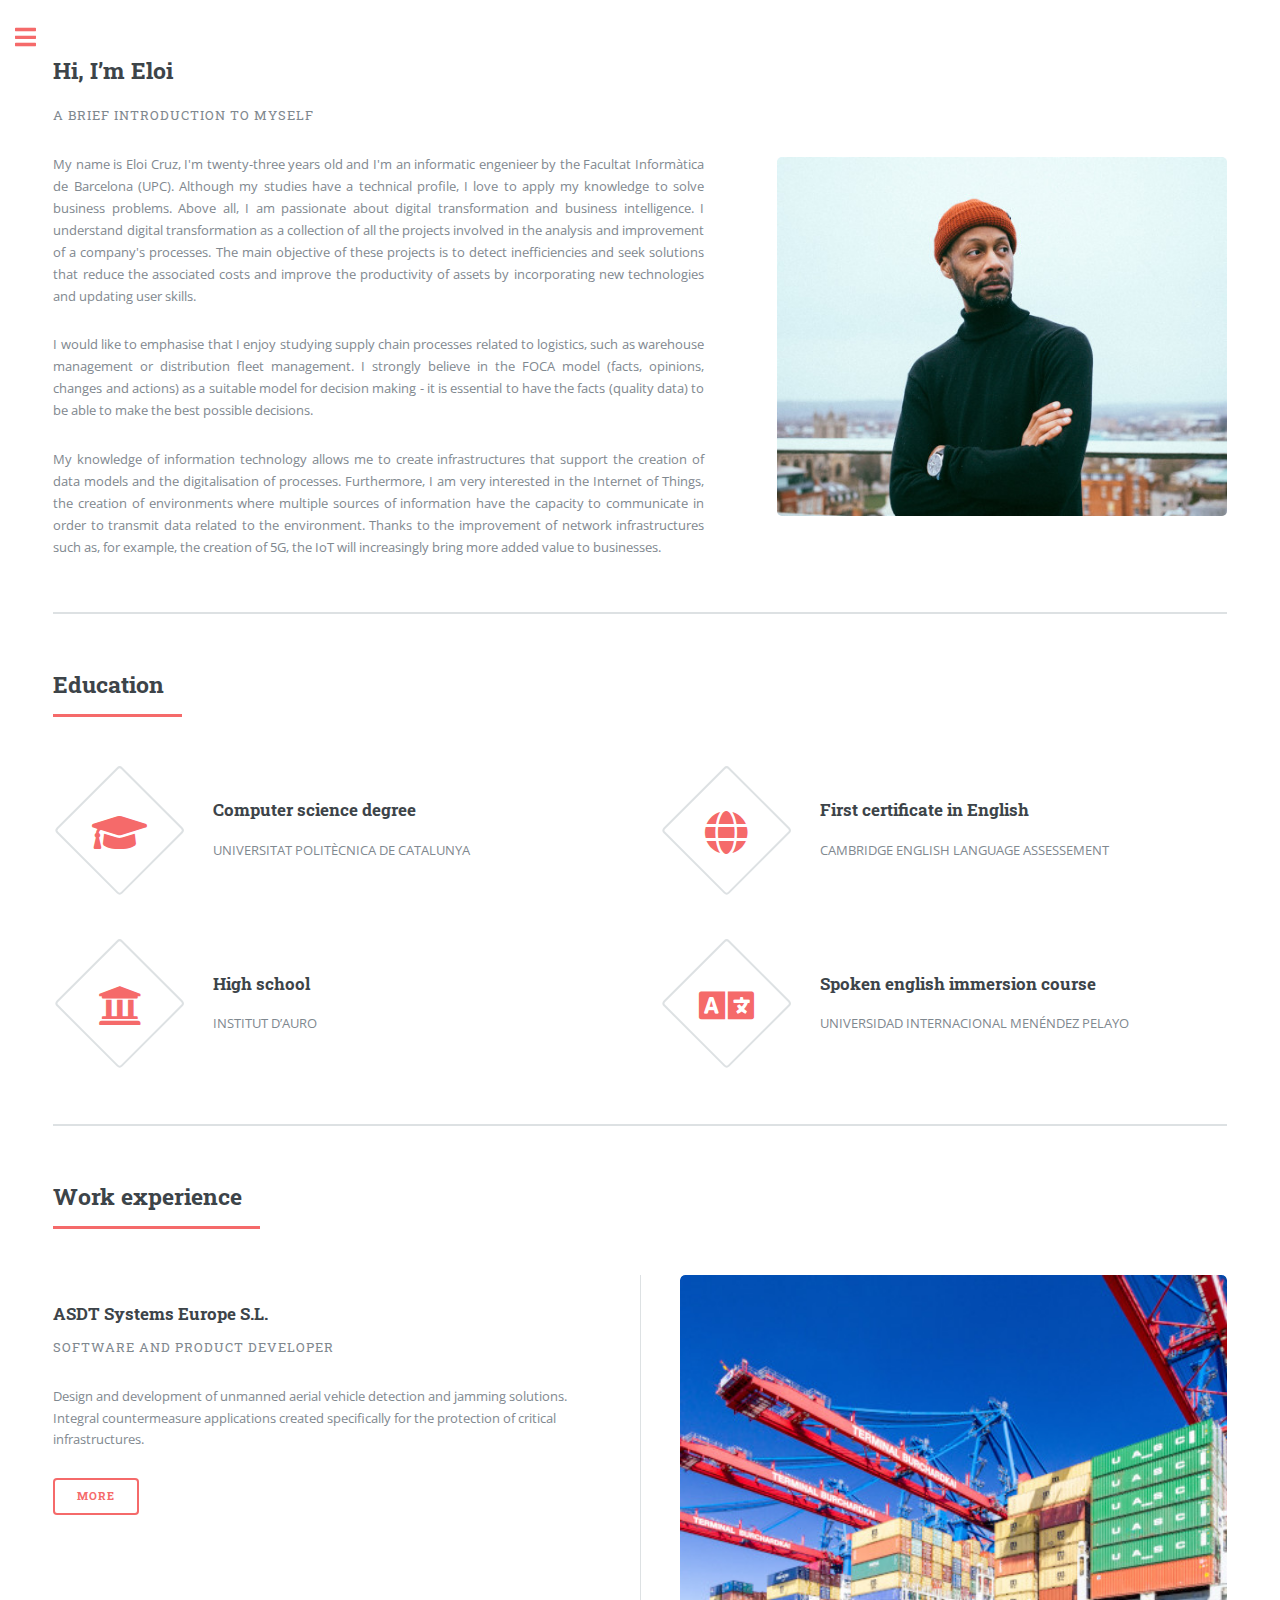
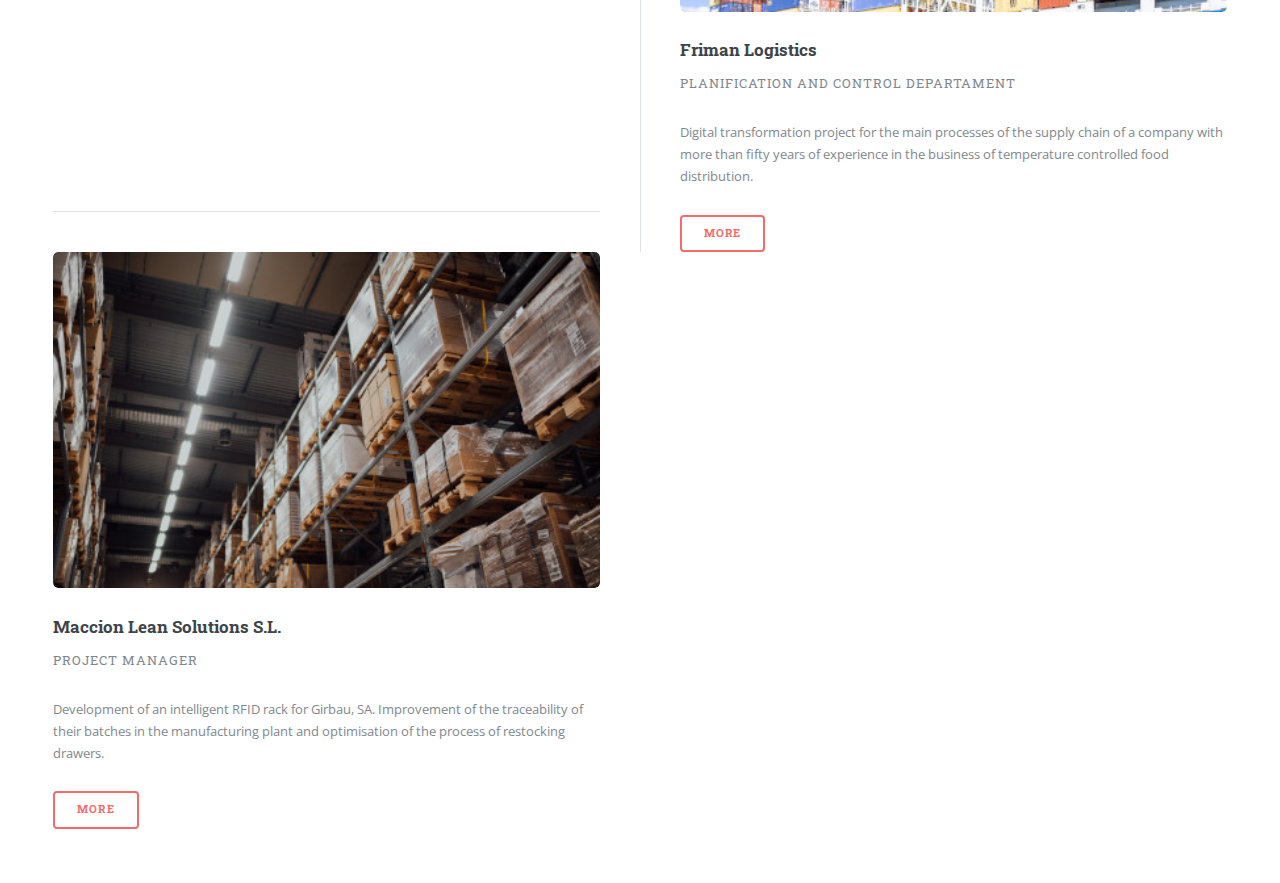
==== commit 0678786a: "change photo size" ====
--- a/index.html
+++ b/index.html
@@ -37,13 +37,15 @@
 											<h2>Hi, I’m Eloi</h2>
 											<p>A brief introduction to myself</p>
 										</header>
-										<p align="justify">My name is Eloi Cruz, I'm twenty-three years old and I'm an informatic engenieer by the Facultat Informàtica de Barcelona (UPC). Although my studies have a technical profile, I love to apply my knowledge to solve business problems. Above all, I am passionate about digital transformation and business intelligence. I understand digital transformation as a collection of all the projects involved in the analysis and improvement of a company's processes. The main objective of these projects is to detect inefficiencies and seek solutions that reduce the associated costs and improve the productivity of assets by incorporating new technologies and updating user skills.</p>
+										<p align="justify"> <span class="image right"><img src="images/pic101.jpg" alt="" /></span> My name is Eloi Cruz, I'm twenty-three years old and I'm an informatic engenieer by the Facultat Informàtica de Barcelona (UPC). Although my studies have a technical profile, I love to apply my knowledge to solve business problems. Above all, I am passionate about digital transformation and business intelligence. I understand digital transformation as a collection of all the projects involved in the analysis and improvement of a company's processes. The main objective of these projects is to detect inefficiencies and seek solutions that reduce the associated costs and improve the productivity of assets by incorporating new technologies and updating user skills.</p>
 										<p align="justify">I would like to emphasise that I enjoy studying supply chain processes related to logistics, such as warehouse management or distribution fleet management. I strongly believe in the FOCA model (facts, opinions, changes and actions) as a suitable model for decision making - it is essential to have the facts (quality data) to be able to make the best possible decisions.</p>
 										<p align="justify">My knowledge of information technology allows me to create infrastructures that support the creation of data models and the digitalisation of processes. Furthermore, I am very interested in the Internet of Things, the creation of environments where multiple sources of information have the capacity to communicate in order to transmit data related to the environment. Thanks to the improvement of network infrastructures such as, for example, the creation of 5G, the IoT will increasingly bring more added value to businesses.</p>
 									</div>
+									<!---
 									<span class="image object">
 										<img src="images/pic10.jpg" alt="" />
 									</span>
+									-->
 								</section>
 
 							<!-- Section -->
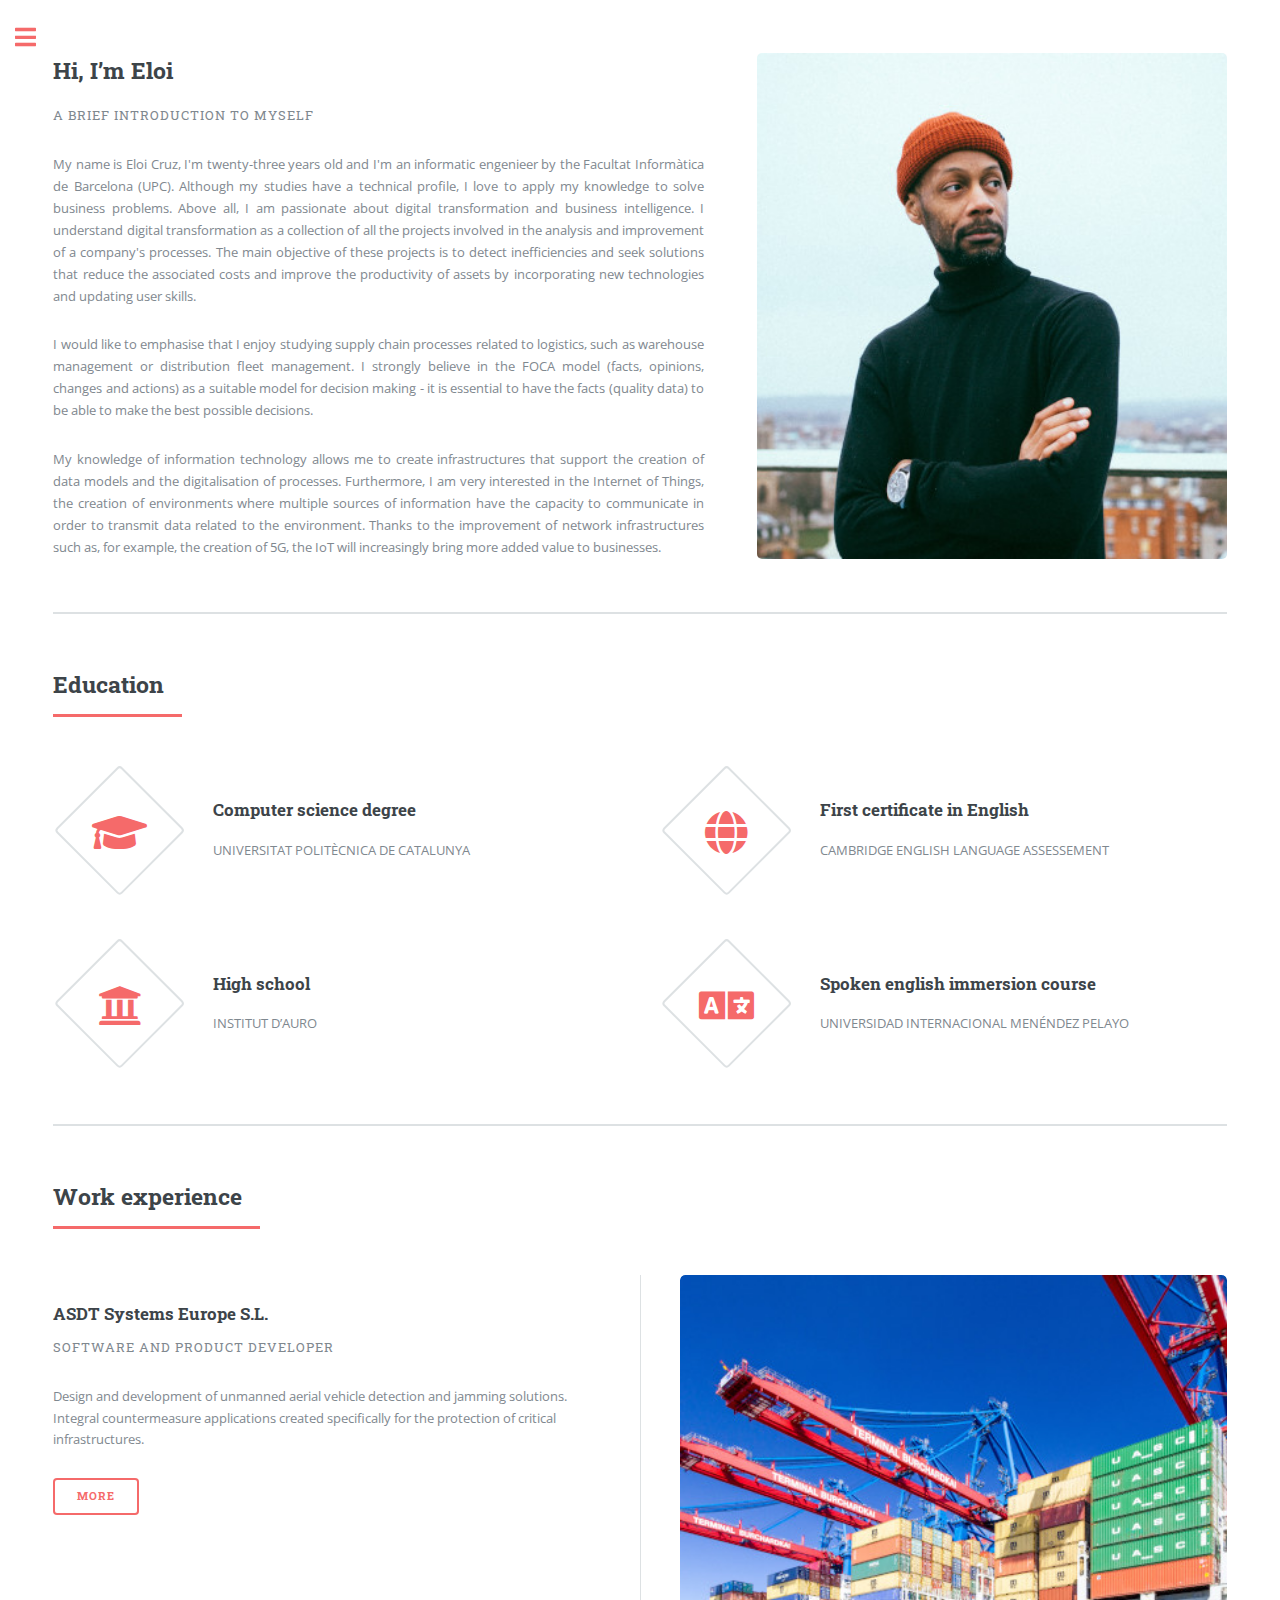
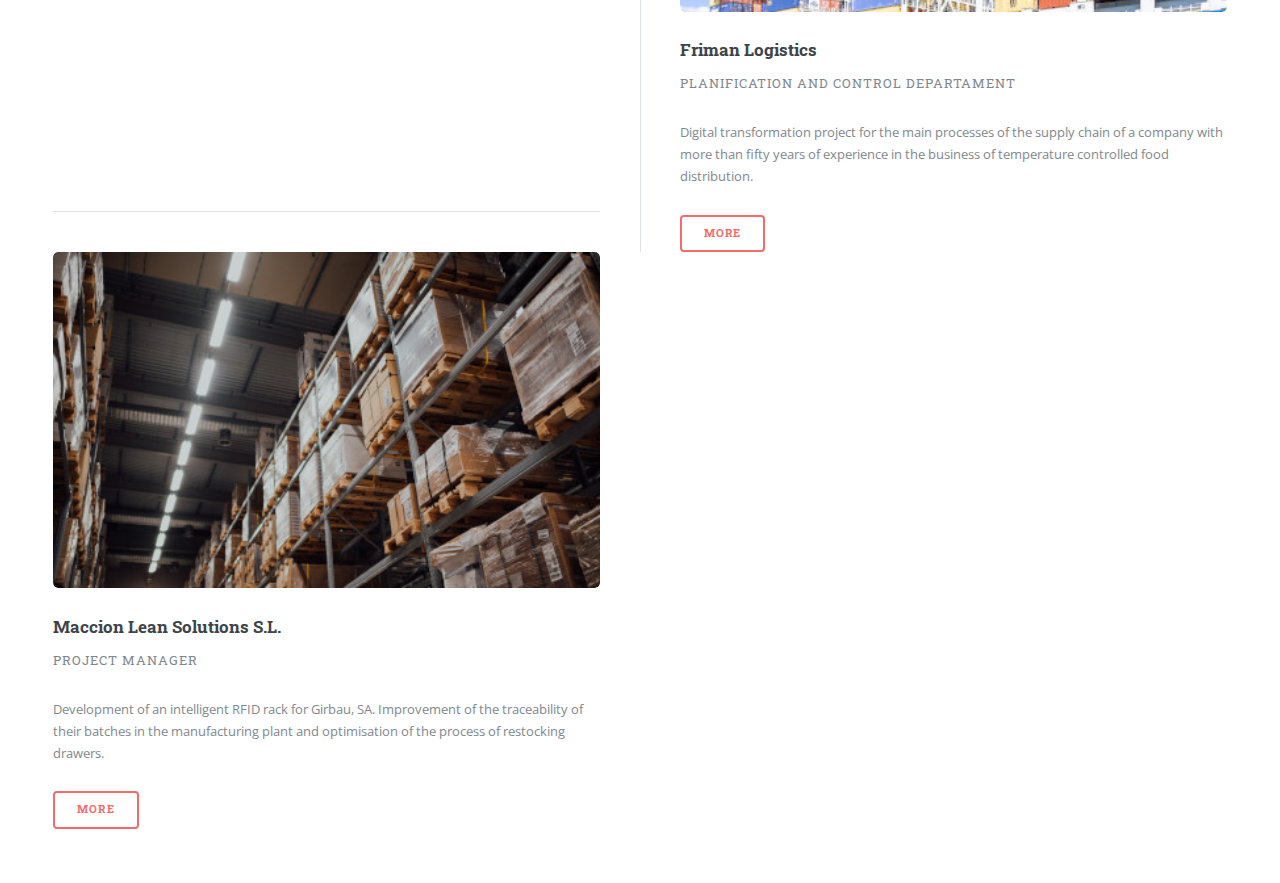
==== commit 301afadd: "photosize improved" ====
--- a/index.html
+++ b/index.html
@@ -37,15 +37,15 @@
 											<h2>Hi, I’m Eloi</h2>
 											<p>A brief introduction to myself</p>
 										</header>
-										<p align="justify"> <span class="image right"><img src="images/pic101.jpg" alt="" /></span> My name is Eloi Cruz, I'm twenty-three years old and I'm an informatic engenieer by the Facultat Informàtica de Barcelona (UPC). Although my studies have a technical profile, I love to apply my knowledge to solve business problems. Above all, I am passionate about digital transformation and business intelligence. I understand digital transformation as a collection of all the projects involved in the analysis and improvement of a company's processes. The main objective of these projects is to detect inefficiencies and seek solutions that reduce the associated costs and improve the productivity of assets by incorporating new technologies and updating user skills.</p>
+										<p align="justify">My name is Eloi Cruz, I'm twenty-three years old and I'm an informatic engenieer by the Facultat Informàtica de Barcelona (UPC). Although my studies have a technical profile, I love to apply my knowledge to solve business problems. Above all, I am passionate about digital transformation and business intelligence. I understand digital transformation as a collection of all the projects involved in the analysis and improvement of a company's processes. The main objective of these projects is to detect inefficiencies and seek solutions that reduce the associated costs and improve the productivity of assets by incorporating new technologies and updating user skills.</p>
 										<p align="justify">I would like to emphasise that I enjoy studying supply chain processes related to logistics, such as warehouse management or distribution fleet management. I strongly believe in the FOCA model (facts, opinions, changes and actions) as a suitable model for decision making - it is essential to have the facts (quality data) to be able to make the best possible decisions.</p>
 										<p align="justify">My knowledge of information technology allows me to create infrastructures that support the creation of data models and the digitalisation of processes. Furthermore, I am very interested in the Internet of Things, the creation of environments where multiple sources of information have the capacity to communicate in order to transmit data related to the environment. Thanks to the improvement of network infrastructures such as, for example, the creation of 5G, the IoT will increasingly bring more added value to businesses.</p>
 									</div>
-									<!---
+									
 									<span class="image object">
-										<img src="images/pic10.jpg" alt="" />
+										<img src="images/pic101.jpg" alt="" />
 									</span>
-									-->
+									
 								</section>
 
 							<!-- Section -->
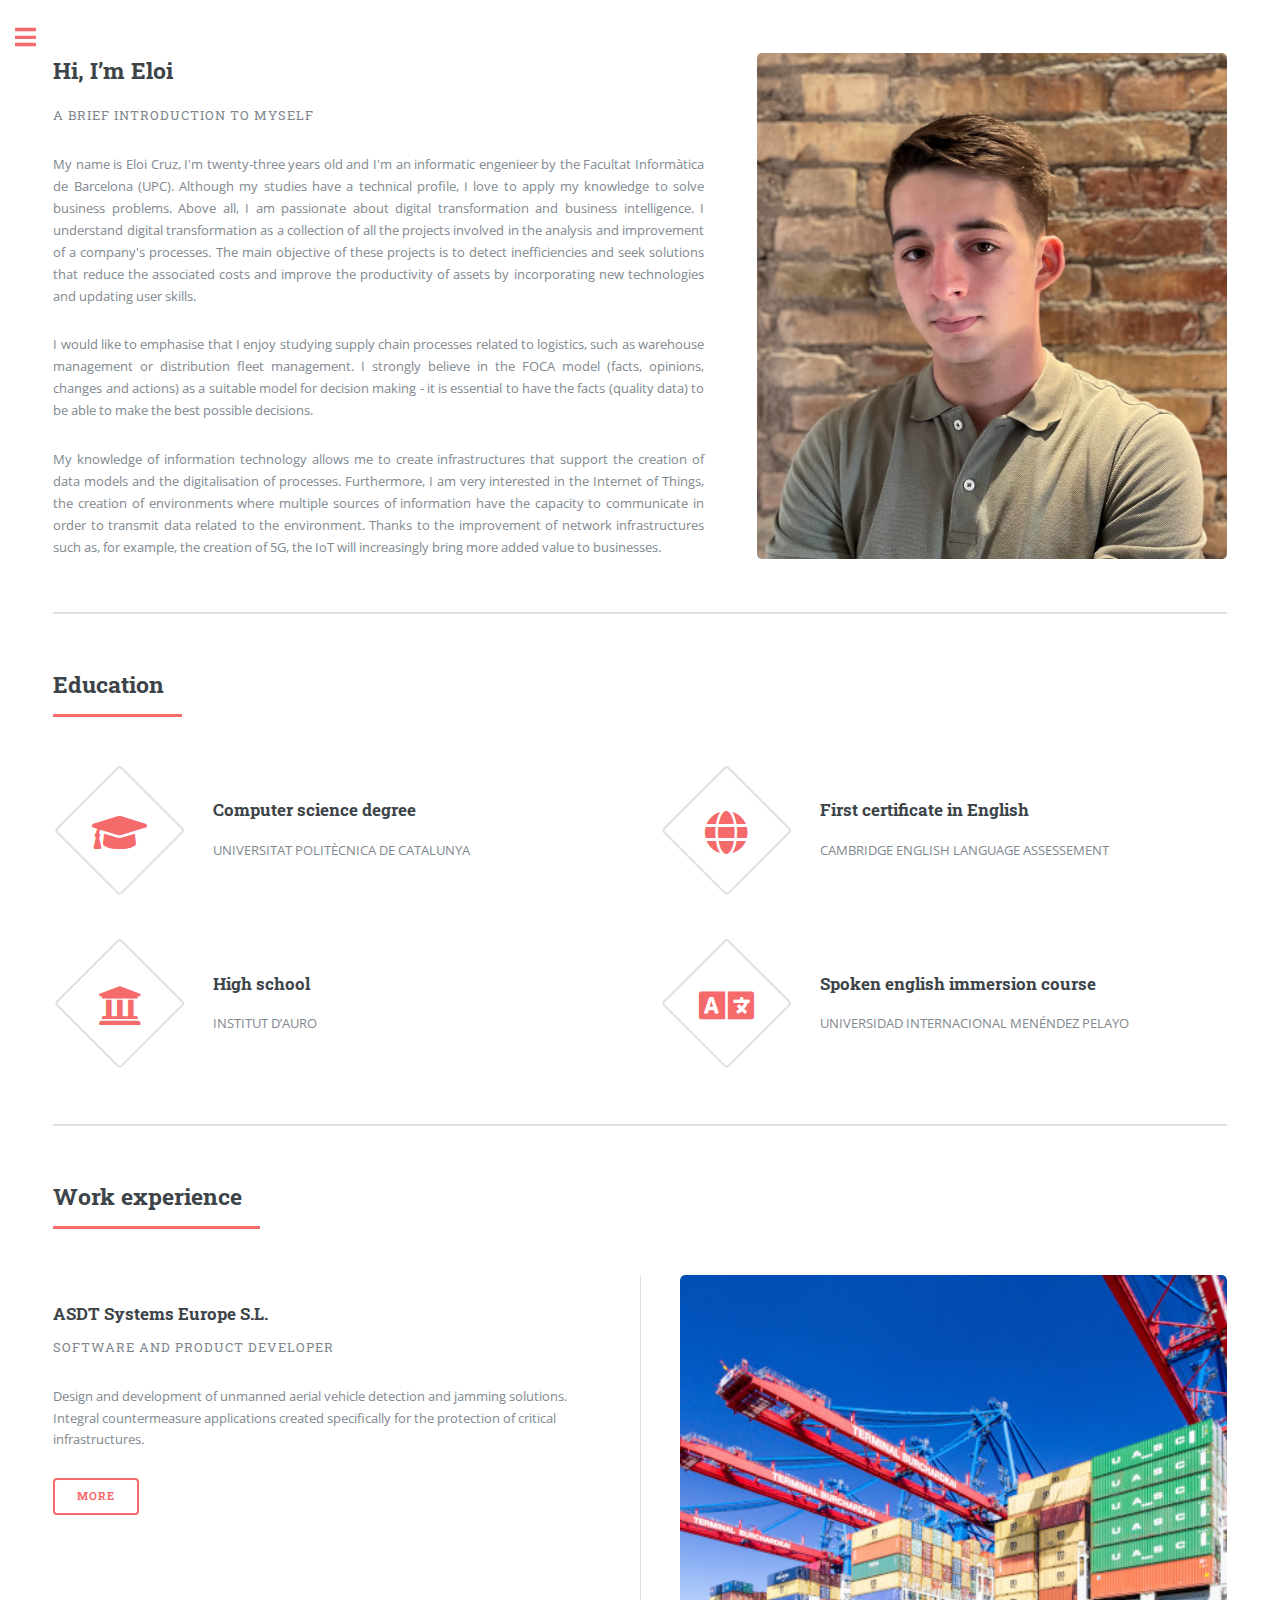
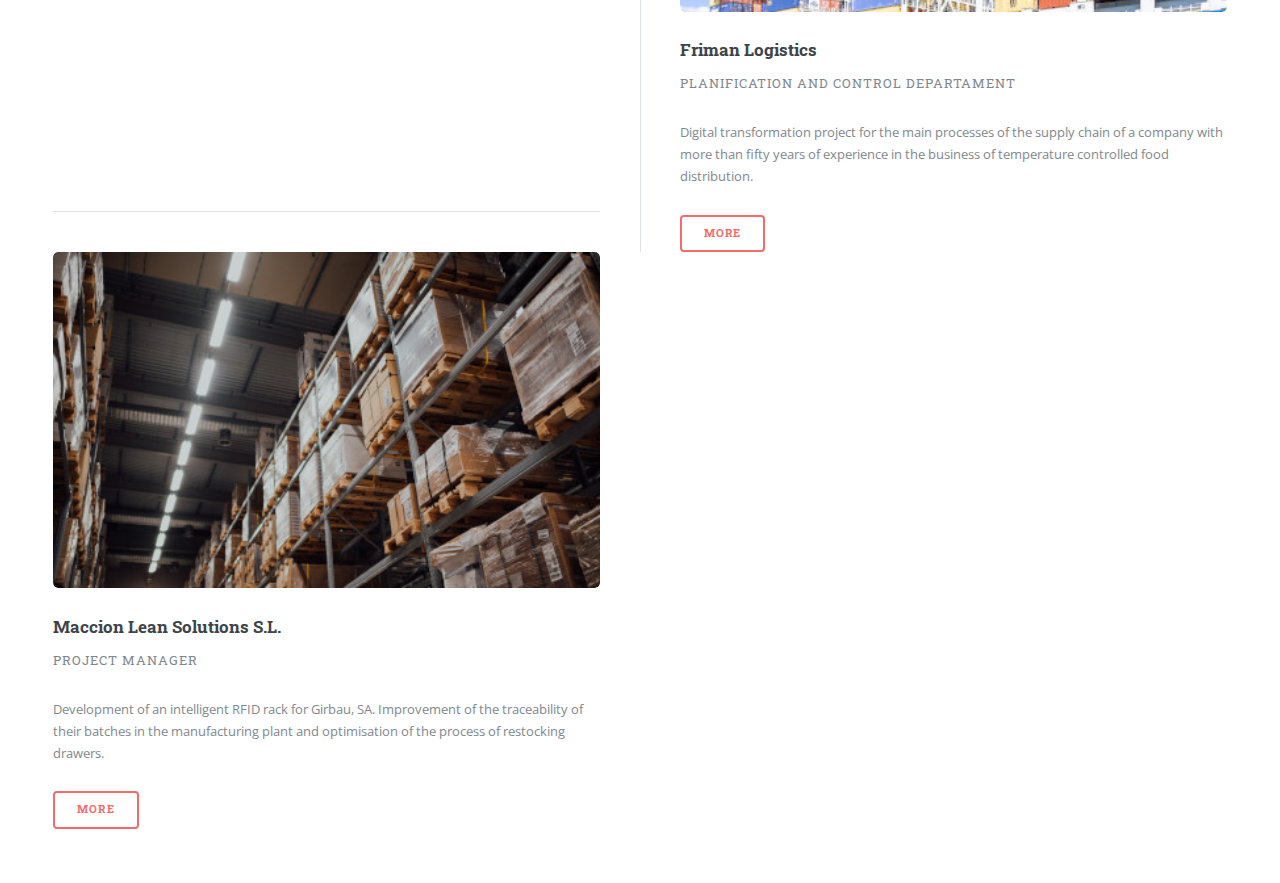
==== commit 8ef6f40d: "V1.0" ====
--- a/index.html
+++ b/index.html
@@ -43,7 +43,7 @@
 									</div>
 									
 									<span class="image object">
-										<img src="images/pic101.jpg" alt="" />
+										<img src="images/me.JPG" alt="" />
 									</span>
 									
 								</section>
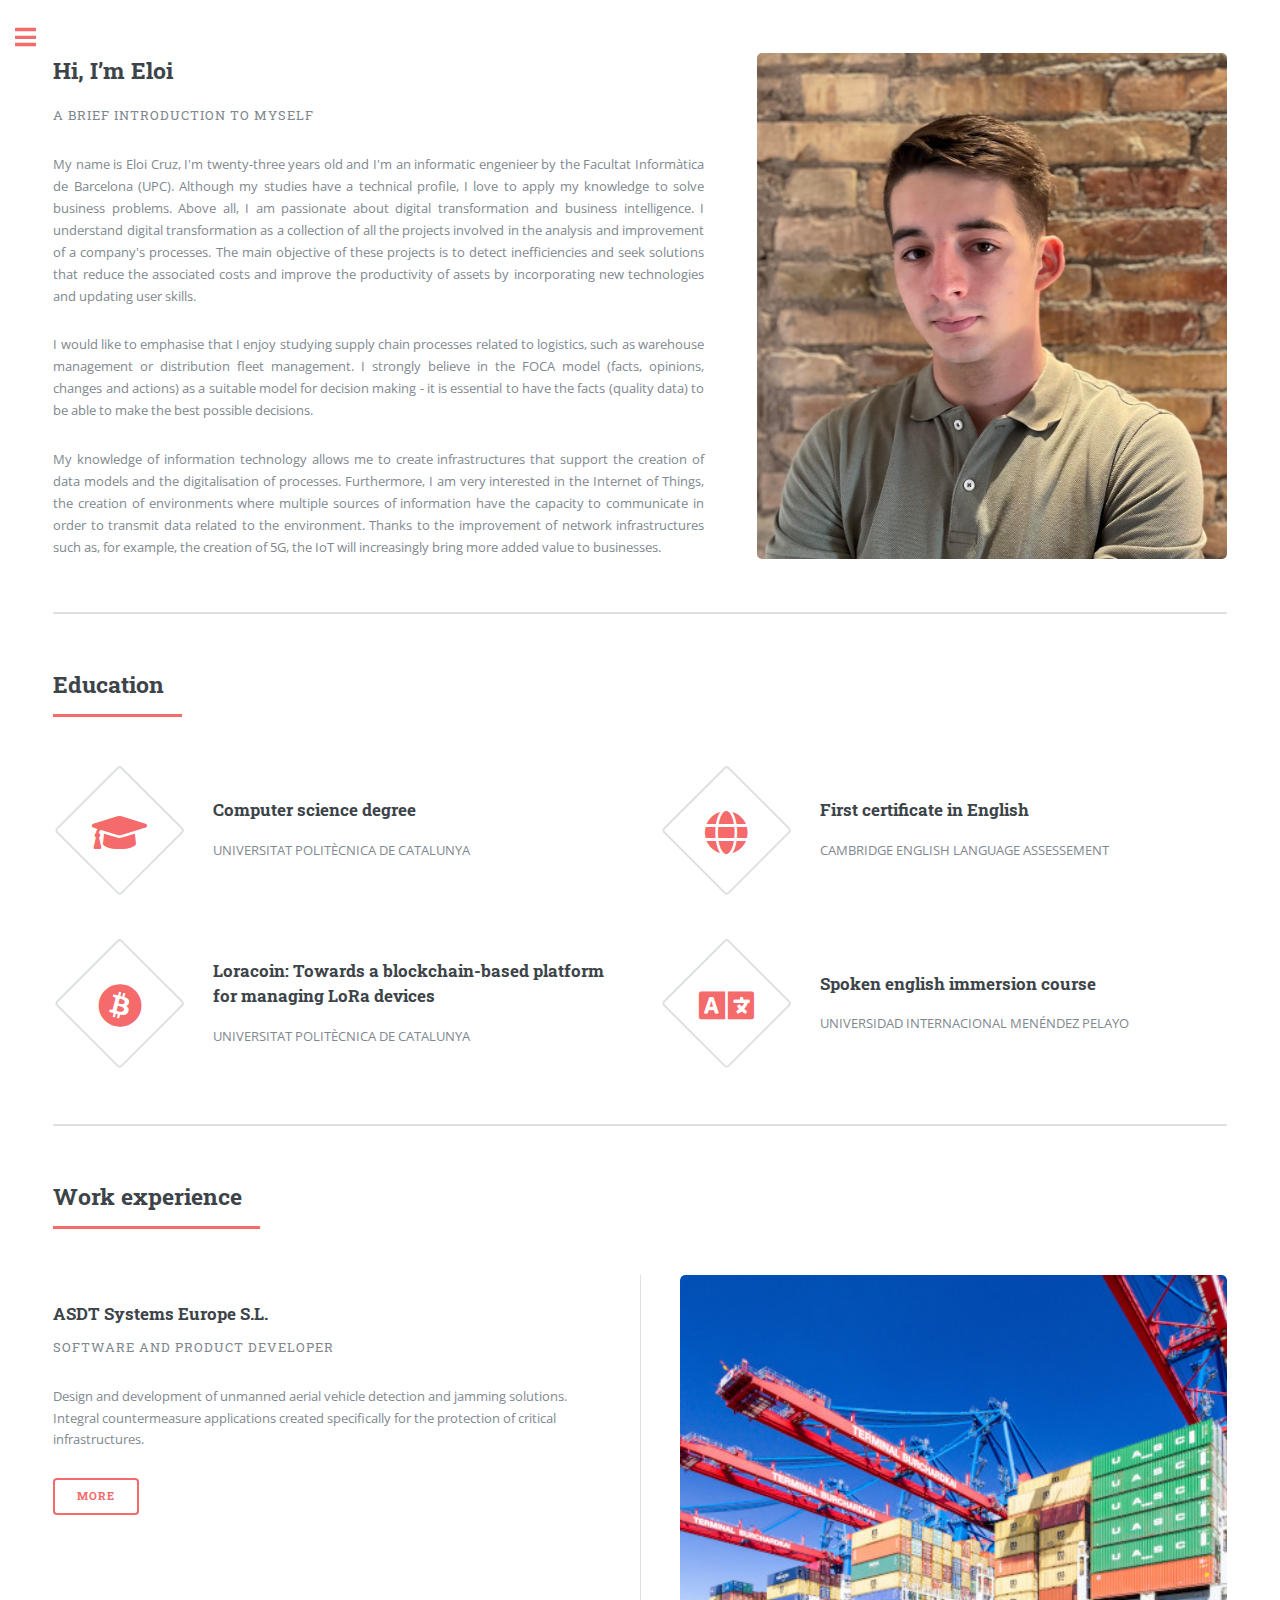
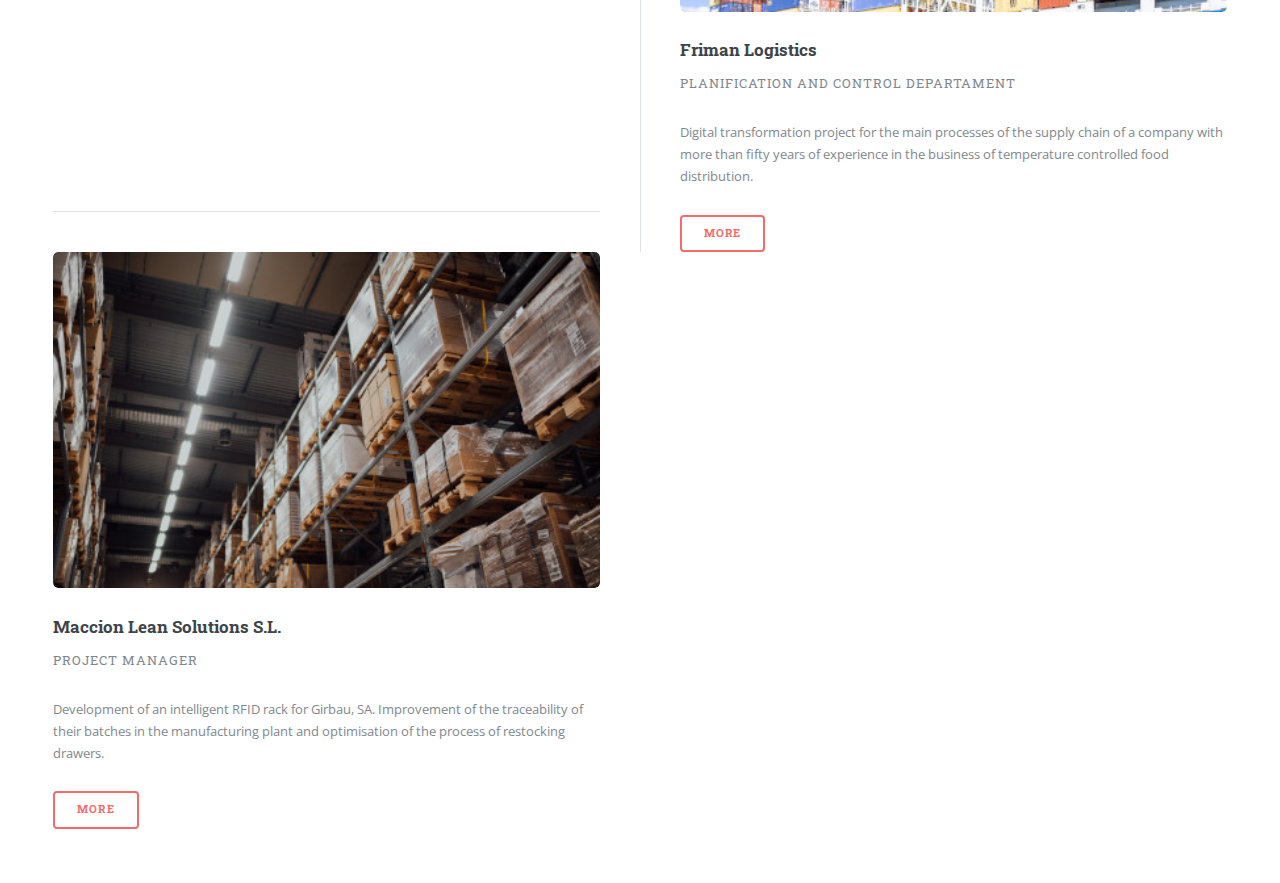
==== commit 33a0bf78: "loracoin" ====
--- a/index.html
+++ b/index.html
@@ -69,10 +69,10 @@
 											</div>
 										</article>
 										<article>
-											<span class="icon solid fa-university"></span>
+											<span class="icon brands fa-bitcoin"></span>
 											<div class="content">
-												<h3>High school</h3>
-												<p>INSTITUT D’AURO</p>
+												<h3><a href="https://upcommons.upc.edu/handle/2117/363417">Loracoin: Towards a blockchain-based platform for managing LoRa devices</a></h3>
+												<p>UNIVERSITAT POLITÈCNICA DE CATALUNYA</p>
 											</div>
 										</article>
 										<article>
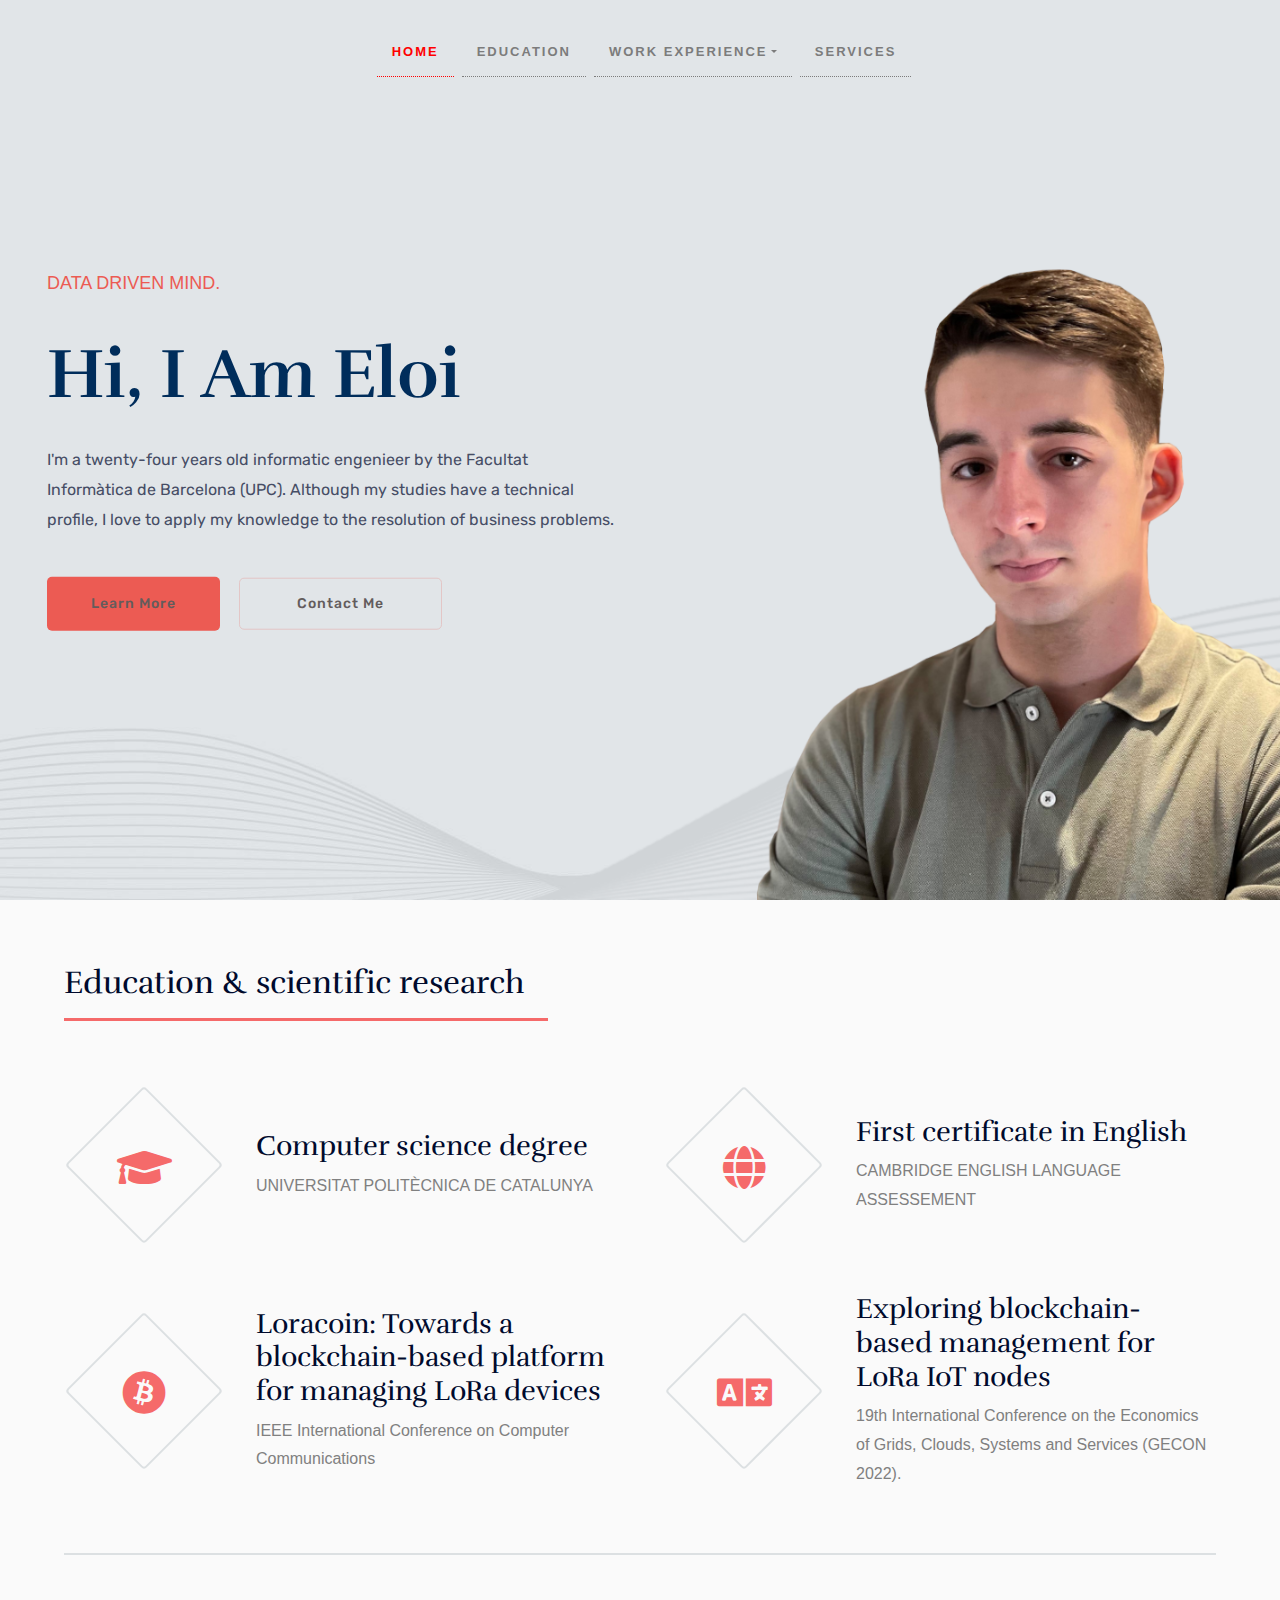
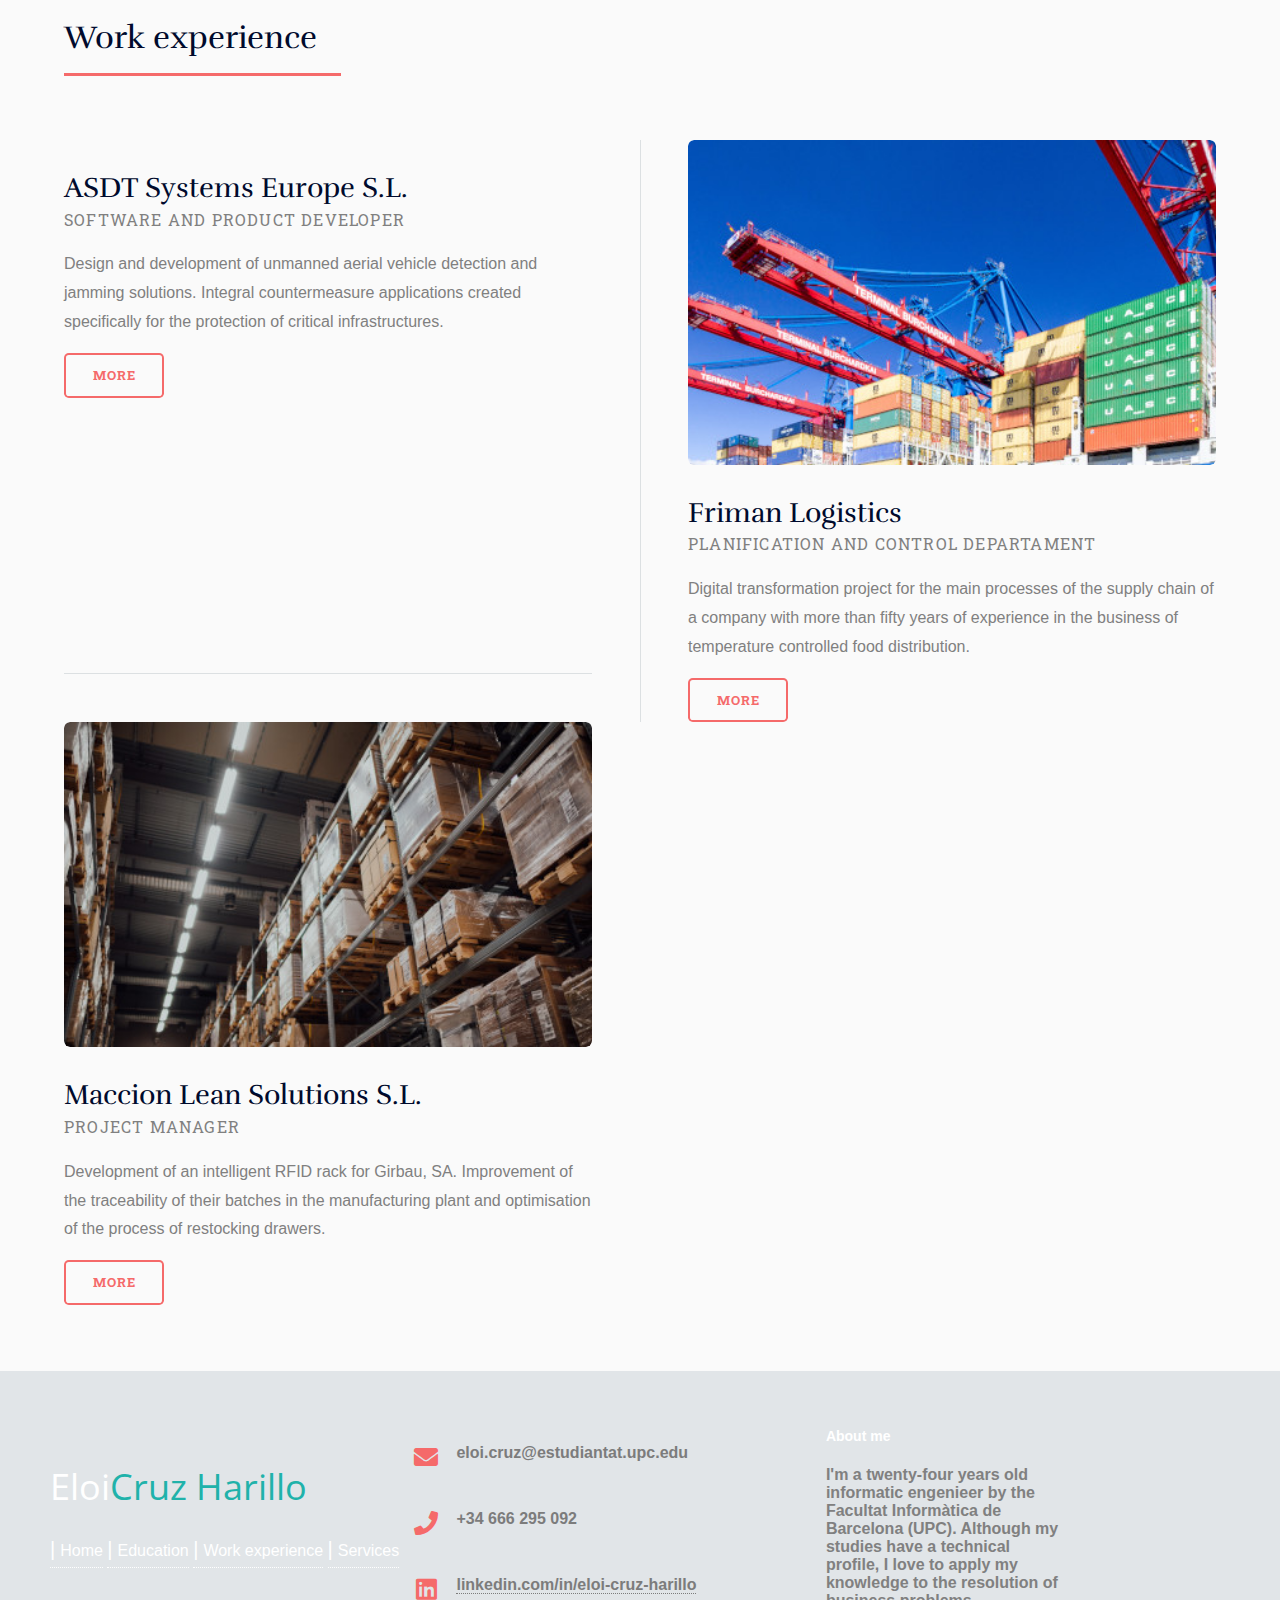
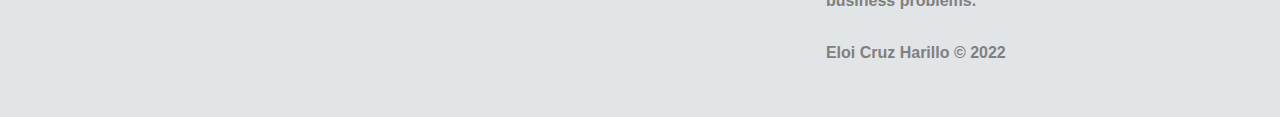
==== commit e0c5feab: "V2.0 >> New front office" ====
--- a/index.html
+++ b/index.html
@@ -1,187 +1,189 @@
 <!DOCTYPE HTML>
-<!--
-	Editorial by HTML5 UP
-	html5up.net | @ajlkn
-	Free for personal and commercial use under the CCA 3.0 license (html5up.net/license)
--->
+
 <html>
 	<head>
 		<title>Eloi Cruz Harillo</title>
 		<link rel="icon" href="images/user.png" type="image/x-icon">
 		<meta charset="utf-8" />
 		<meta name="viewport" content="width=device-width, initial-scale=1, user-scalable=no" />
-		<link rel="stylesheet" href="assets/css/main.css" />
+		<link rel="stylesheet" href="assets/css/main.css" /> <!-- Main style (class = info-seciton)-->
+		<link rel="stylesheet" href="assets/css/style.css"> <!-- Navbar style -->
+		<link rel="stylesheet" href="assets/css/footer.css"> <!-- Footer style-->
+		<link rel="stylesheet" href="assets/css/presentation.css"> <!-- Position presentation (header bar and image) -->
+		<link rel="stylesheet" href="assets/css/hero.css"> <!-- Style presentation (header bar and image)-->
 	</head>
-	<body class="is-preload">
+	<body>
+		<div class="hero" style="background-image: url('images/fomdome.png');">
+			<nav class="navbar navbar-expand-lg  ftco-navbar-transparent" id="ftco-navbar">
+				<div class="container-fluid">
+				  <div class="collapse navbar-collapse" id="ftco-nav">
+					<ul class="navbar-nav m-auto">
+						<li class="nav-item active"><a href="index.html" class="nav-link">Home</a></li>
+						<li class="nav-item"><a href="elements.html" class="nav-link">Education</a></li>
+						<li class="nav-item dropdown">
+							<a class="nav-link dropdown-toggle" href="#" id="dropdown04" data-toggle="dropdown" aria-haspopup="true" aria-expanded="false">Work experience</a>
+							<div class="dropdown-menu" aria-labelledby="dropdown04">
+								<a class="dropdown-item" href="generic.html">Summary</a>
+								<a class="dropdown-item" href="generic.html#ASDT">ASDT Systems Europe</a>
+								<a class="dropdown-item" href="generic.html#friman">Friman logistics</a>
+								<a class="dropdown-item" href="generic.html#maccion">Maccion Lean Solution</a>
+							</div>
+						</li>
+						<li class="nav-item"><a href="#" class="nav-link">Services</a></li>
+					</ul>
+				  </div>
+				</div>
+			</nav>
 
-		<!-- Wrapper -->
-			<div id="wrapper">
-
-				<!-- Main -->
-					<div id="main">
-						<div class="inner">
-
-							<!-- Header -->
-							<!--
-								<header id="header">
-									<a href="index.html" class="logo"><strong>Eloi</strong> Cruz Harillo</a>
-									<ul class="icons">
-										<li><a href="https://www.linkedin.com/in/eloi-cruz-harillo-37651a155" class="icon brands fa-linkedin"><span class="label">Twitter</span></a></li>
-									</ul>
-								</header>
-							-->
-							<!-- Banner -->
-								<section id="banner">
-									<div class="content">
-										<header>
-											<h2>Hi, I’m Eloi</h2>
-											<p>A brief introduction to myself</p>
-										</header>
-										<p align="justify">My name is Eloi Cruz, I'm twenty-three years old and I'm an informatic engenieer by the Facultat Informàtica de Barcelona (UPC). Although my studies have a technical profile, I love to apply my knowledge to solve business problems. Above all, I am passionate about digital transformation and business intelligence. I understand digital transformation as a collection of all the projects involved in the analysis and improvement of a company's processes. The main objective of these projects is to detect inefficiencies and seek solutions that reduce the associated costs and improve the productivity of assets by incorporating new technologies and updating user skills.</p>
-										<p align="justify">I would like to emphasise that I enjoy studying supply chain processes related to logistics, such as warehouse management or distribution fleet management. I strongly believe in the FOCA model (facts, opinions, changes and actions) as a suitable model for decision making - it is essential to have the facts (quality data) to be able to make the best possible decisions.</p>
-										<p align="justify">My knowledge of information technology allows me to create infrastructures that support the creation of data models and the digitalisation of processes. Furthermore, I am very interested in the Internet of Things, the creation of environments where multiple sources of information have the capacity to communicate in order to transmit data related to the environment. Thanks to the improvement of network infrastructures such as, for example, the creation of 5G, the IoT will increasingly bring more added value to businesses.</p>
-									</div>
-									
-									<span class="image object">
-										<img src="images/me.JPG" alt="" />
-									</span>
-									
-								</section>
-
-							<!-- Section -->
-								<section>
-									<header class="major">
-										<h2>Education</h2>
-									</header>
-									<div class="features">
-										<article>
-											<span class="icon solid fa-graduation-cap"></span>
-										    <div class="content">
-												<h3>Computer science degree</h3>
-												<p>UNIVERSITAT POLITÈCNICA DE CATALUNYA</p>
-											</div>
-										</article>
-										<article>
-											<span class="icon solid fa-globe"></span>
-											<div class="content">
-												<h3>First certificate in English</h3>
-												<p>CAMBRIDGE ENGLISH LANGUAGE ASSESSEMENT</p>
-											</div>
-										</article>
-										<article>
-											<span class="icon brands fa-bitcoin"></span>
-											<div class="content">
-												<h3><a href="https://upcommons.upc.edu/handle/2117/363417">Loracoin: Towards a blockchain-based platform for managing LoRa devices</a></h3>
-												<p>UNIVERSITAT POLITÈCNICA DE CATALUNYA</p>
-											</div>
-										</article>
-										<article>
-											<span class="icon solid fa-language"></span>
-											<div class="content">
-											<h3>Spoken english immersion course</h3>
-											<p>UNIVERSIDAD INTERNACIONAL MENÉNDEZ PELAYO</p>
-											</div>
-										</article>
-									</div>
-								</section>
-
-							<!-- Section -->
-								<section>
-									<header class="major">
-										<h2>Work experience</h2>
-									</header>
-									<div class="posts">
-										<article>
-											<a href="generic.html#ASDT" class="image"><img src="images/drone2.png" alt="" /></a>
-											<header>
-												<h3>ASDT Systems Europe S.L.</h3>
-												<p>Software and product developer</p>
-											</header>
-											<p>Design and development of unmanned aerial vehicle detection and jamming solutions. Integral countermeasure applications created specifically for the protection of critical infrastructures.</p>
-											<ul class="actions">
-												<li><a href="generic.html#ASDT" class="button">More</a></li>
-											</ul>
-										</article>
-										<article>
-											<a href="generic.html#friman" class="image"><img src="images/logistics2.jpg" alt="" /></a>
-											<header>
-												<h3>Friman Logistics</h3>
-												<p>Planification and control departament</p>
-											</header>
-											<p>Digital transformation project for the main processes of the supply chain of a company with more than fifty years of experience in the business of temperature controlled food distribution.</p>
-											<ul class="actions">
-												<li><a href="generic.html#friman" class="button">More</a></li>
-											</ul>
-										</article>
-										<article>
-											<a href="generic.html#maccion" class="image"><img src="images/warehouse2.jpg" alt="" /></a>
-											<header>
-												<h3>Maccion Lean Solutions S.L.</h3>
-												<p>Project Manager</p>
-											</header>
-											<p>Development of an intelligent RFID rack for Girbau, SA. Improvement of the traceability of their batches in the manufacturing plant and optimisation of the process of restocking drawers.</p>
-											<ul class="actions">
-												<li><a href="generic.html#maccion" class="button">More</a></li>
-											</ul>
-										</article>
-									</div>
-								</section>
-
+			<div class="slider-area ">		
+				<div class="containerText">
+					<div class="rowText">
+						<div class="col-xl-6 col-lg-6 col-md-8">
+							<div class="hero__caption">
+								<span> Data driven mind.</span>
+								<h1>Hi, I am Eloi</h1>
+								<p>I'm a twenty-four years old informatic engenieer by the Facultat Informàtica de Barcelona (UPC). Although my studies have a technical profile, I love to apply my knowledge to the resolution of business problems.</p>
+								<div class="hero__btn">
+									<a href="index.html#info" class="btn hero-btn">Learn More</a>
+									<a href="index.html#footer" class="btn border-btn ml-15">Contact Me</a>
+								</div>
+							</div>
 						</div>
 					</div>
-
-				<!-- Sidebar -->
-					<div id="sidebar">
-						<div class="inner">
-
-							<!-- Menu -->
-								<nav id="menu">
-									<header class="major">
-										<h2>Menu</h2>
-									</header>
-									<ul>
-										<li><a href="index.html">HOMEPAGE</a></li>
-										<li><a href="elements.html">EDUCATIONAL BACKGROUND</a></li>
-										<li>
-											<span class="opener">WORK EXPERIENCE</span>
-											<ul>
-												<li><a href="generic.html">SUMMARY</a></li>
-												<li><a href="generic.html#ASDT">ASDT SYSTEMS EUROPE</a></li>
-												<li><a href="generic.html#friman">FRIMAN LOGISTICS</a></li>
-												<li><a href="generic.html#maccion">MACCION LEAN SOLUTIONS</a></li>
-											</ul>
-										</li>
-									</ul>
-								</nav>
+				</div>	
+			</div>
+		</div>
+						
+		<!-- Wrapper -->
+		<div class="info-section" id="wrapper">
+			<!-- Main -->
+			<div id="main">
+				<div id="info" class="inner">
+					<!-- Section education-->
+					<section>
+						<header class="major">
+							<h2>Education & scientific research</h2>
+						</header>
+						<div class="features">
+							<article>
+								<span class="icon solid fa-graduation-cap"></span>
+								<div class="content">
+									<h3>Computer science degree</h3>
+									<p>UNIVERSITAT POLITÈCNICA DE CATALUNYA</p>
+								</div>
+							</article>
+							<article>
+								<span class="icon solid fa-globe"></span>
+								<div class="content">
+									<h3>First certificate in English</h3>
+									<p>CAMBRIDGE ENGLISH LANGUAGE ASSESSEMENT</p>
+								</div>
+							</article>
+							<article>
+								<span class="icon brands fa-bitcoin"></span>
+								<div class="content">
+									<h3><a href="https://ieeexplore.ieee.org/document/9798276">Loracoin: Towards a blockchain-based platform for managing LoRa devices</a></h3>
+									<p>IEEE International Conference on Computer Communications</p>
+								</div>
+							</article>
+							<article>
+								<span class="icon solid fa-language"></span>
+								<div class="content">
+								<h3>Exploring blockchain-based management for LoRa IoT nodes</h3>
+								<p>19th International Conference on the Economics of Grids, Clouds, Systems and Services (GECON 2022).</p>
+								</div>
+							</article>
+						</div>
+					</section>
 
 
-							<!-- Section -->
-								<section>
-									<header class="major">
-										<h2>Get in touch</h2>
-									</header>
-									<p align="justify">If you wish to contact me, I will be pleased to be able to help you. You can do so using any of the following channels :)</p>
-									<ul class="contact">
-										<li class="icon solid fa-envelope">eloi.cruz@estudiantat.upc.edu</li>
-										<li class="icon solid fa-phone">+34 666 295 092</li>
-										<li class="icon brands fa-linkedin"><a href="https://www.linkedin.com/in/eloi-cruz-harillo-37651a155">linkedin.com/in/eloi-cruz-harillo</a></li>
-									</ul>
-								</section>
+					<!-- Section Work experience-->
+					<section>
+						<header class="major">
+							<h2>Work experience</h2>
+						</header>
+						<div class="posts">
+							<article>
+								<a href="generic.html#ASDT" class="image"><img src="images/drone2.png" alt="" /></a>
+								<header>
+									<h3>ASDT Systems Europe S.L.</h3>
+									<p>Software and product developer</p>
+								</header>
+								<p>Design and development of unmanned aerial vehicle detection and jamming solutions. Integral countermeasure applications created specifically for the protection of critical infrastructures.</p>
+								<ul class="actions">
+									<li><a href="generic.html#ASDT" class="button">More</a></li>
+								</ul>
+							</article>
+							<article>
+								<a href="generic.html#friman" class="image"><img src="images/logistics2.jpg" alt="" /></a>
+								<header>
+									<h3>Friman Logistics</h3>
+									<p>Planification and control departament</p>
+								</header>
+								<p>Digital transformation project for the main processes of the supply chain of a company with more than fifty years of experience in the business of temperature controlled food distribution.</p>
+								<ul class="actions">
+									<li><a href="generic.html#friman" class="button">More</a></li>
+								</ul>
+							</article>
+							<article>
+								<a href="generic.html#maccion" class="image"><img src="images/warehouse2.jpg" alt="" /></a>
+								<header>
+									<h3>Maccion Lean Solutions S.L.</h3>
+									<p>Project Manager</p>
+								</header>
+								<p>Development of an intelligent RFID rack for Girbau, SA. Improvement of the traceability of their batches in the manufacturing plant and optimisation of the process of restocking drawers.</p>
+								<ul class="actions">
+									<li><a href="generic.html#maccion" class="button">More</a></li>
+								</ul>
+							</article>
+						</div>
+					</section>
+				</div>
+			</div>
+		</div>
 
-							<!-- Footer -->
-								<footer id="footer">
-									<p class="copyright">&copy;2022. Eloi Cruz Harillo. All rights reserved.</p>
-								</footer>
+		<footer id="footer" class="footer-distributed">
+			<div class="footer-left">
+				<br>
+				<br>
+				<h3>Eloi<span>Cruz Harillo</span></h3>
+				<p class="footer-links">
+					<a href="index.html" >Home</a>	
+					<a href="elements.html" >Education</a>
+					<a href="generic.html" >Work experience</a>
+					<a  >Services</a>
+				</p>
+			</div>
 
-						</div>
-					</div>
+			<div class="footer-center">
+				<br>
+				<ul class="contact">
+					<li class="icon solid fa-envelope">eloi.cruz@estudiantat.upc.edu</li>
+					<li class="icon solid fa-phone">+34 666 295 092</li>
+					<li class="icon brands fa-linkedin"><a href="https://www.linkedin.com/in/eloi-cruz-harillo-37651a155">linkedin.com/in/eloi-cruz-harillo</a></li>
+				</ul>
 			</div>
+
+			<div class="footer-right">
+				<p class="footer-company-about">
+				<span>About me</span>
+				<p> I'm a twenty-four years old informatic engenieer by the Facultat Informàtica de Barcelona (UPC). Although my studies have a technical profile, I love to apply my knowledge to the resolution of business problems.</p>
+				<br>
+				<span>Eloi Cruz Harillo © 2022</span>
+			</div>
+		</footer>
+			
 		<!-- Scripts -->
 			<script src="assets/js/jquery.min.js"></script>
 			<script src="assets/js/browser.min.js"></script>
 			<script src="assets/js/breakpoints.min.js"></script>
 			<script src="assets/js/util.js"></script>
 			<script src="assets/js/main.js"></script>
+			<script src="assets/js/navbar/jquery.min.js"></script>
+			<script src="assets/js/navbar/browser.min.js"></script>
+			<script src="assets/js/navbar/breakpoints.min.js"></script>
+			<script src="assets/js/navbar/util.js"></script>
+			<script src="assets/js/navbar/main.js"></script>
 
 	</body>
 </html>
--- a/assets/css/main.css
+++ b/assets/css/main.css
@@ -160,6 +160,13 @@
 
 h6 {
   font-size: 0.7em; }
+
+.hero {
+  height: 100vh;
+  width: 100%;
+  background-size: cover;
+  background-position: center center;
+  background-repeat: no-repeat; }
 
 @media screen and (max-width: 1680px) {
   h1 {
@@ -1361,10 +1368,12 @@
   padding: 0; }
   ul.contact li {
     text-decoration: none;
-    border-top: solid 1px rgba(210, 215, 217, 0.75);
+    border-top: solid 0px rgba(210, 215, 217, 0.75);
     margin: 1.5em 0 0 0;
     padding: 1.5em 0 0 3em;
-    position: relative; }
+    position: relative; 
+    color: #7c7c7c;
+  }
     ul.contact li:before {
       -moz-osx-font-smoothing: grayscale;
       -webkit-font-smoothing: antialiased;
@@ -1392,7 +1401,8 @@
       margin-top: 0;
       padding-top: 0; }
       ul.contact li:first-child:before {
-        top: 0; }
+        top: 0; 
+      }
     ul.contact li a {
       color: inherit; }
 
--- a/assets/css/footer.css
+++ b/assets/css/footer.css
@@ -0,0 +1,198 @@
+@import url(https://fonts.googleapis.com/css?family=Open+Sans:400,500,300,700);
+
+* {
+  font-family: Open Sans;
+}
+
+.footer-section {
+  width: 100%;
+  display: inline-block;
+  background: #333;
+  height: 50vh;
+  text-align: center;
+  font-size: 22px;
+  font-weight: 700;
+  text-decoration: underline;
+}
+
+.footer-distributed{
+	background: #e1e5e8;
+	box-shadow: 0 1px 1px 0 rgba(0, 0, 0, 0.12);
+	box-sizing: border-box;
+	width: 100%;
+	text-align: left;
+	font: bold 16px sans-serif;
+	padding: 55px 50px;
+}
+
+.footer-distributed .footer-left,
+.footer-distributed .footer-center,
+.footer-distributed .footer-right{
+	display: inline-block;
+	vertical-align: top;
+}
+
+/* Footer left */
+
+.footer-distributed .footer-left{
+	width: 30%;
+}
+
+/* The company logo */
+
+.footer-distributed h3{
+	color:  #ffffff;
+	font: normal 36px 'Open Sans', cursive;
+	margin: 0;
+}
+
+.footer-distributed h3 span{
+	color:  lightseagreen;
+}
+
+/* Footer links */
+
+.footer-distributed .footer-links{
+	color:  #ffffff;
+	margin: 20px 0 12px;
+	padding: 0;
+}
+
+.footer-distributed .footer-links a{
+	display:inline-block;
+	line-height: 1.8;
+  font-weight:400;
+	text-decoration: none;
+	color:  inherit;
+}
+
+.footer-distributed .footer-company-name{
+	color:  #222;
+	font-size: 14px;
+	font-weight: normal;
+	margin: 0;
+}
+
+/* Footer Center */
+
+.footer-distributed .footer-center{
+	width: 35%;
+}
+
+.footer-distributed .footer-center i{
+	background-color:  #33383b;
+	color: #ffffff;
+	font-size: 25px;
+	width: 38px;
+	height: 38px;
+	border-radius: 50%;
+	text-align: center;
+	line-height: 42px;
+	margin: 10px 15px;
+	vertical-align: middle;
+}
+
+.footer-distributed .footer-center i.fa-envelope{
+	font-size: 17px;
+	line-height: 38px;
+}
+
+.footer-distributed .footer-center p{
+	display: inline-block;
+	color: #ffffff;
+  font-weight:400;
+	vertical-align: middle;
+	margin:0;
+}
+
+.footer-distributed .footer-center p span{
+	display:block;
+	font-weight: normal;
+	font-size:14px;
+	line-height:2;
+}
+
+.footer-distributed .footer-center p a{
+	color:  lightseagreen;
+	text-decoration: none;;
+}
+
+.footer-distributed .footer-links a:before {
+  content: "|";
+  font-weight:300;
+  font-size: 20px;
+  left: 0;
+  color: #fff;
+  display: inline-block;
+  padding-right: 5px;
+}
+
+.footer-distributed .footer-links .link-1:before {
+  content: none;
+}
+
+/* Footer Right */
+
+.footer-distributed .footer-right{
+	width: 20%;
+}
+
+.footer-distributed .footer-company-about{
+	line-height: 20px;
+	color:  #92999f;
+	font-size: 13px;
+	font-weight: normal;
+	margin: 0;
+}
+
+.footer-distributed .footer-company-about span{
+	display: block;
+	color:  #ffffff;
+	font-size: 14px;
+	font-weight: bold;
+	margin-bottom: 20px;
+}
+
+.footer-distributed .footer-icons{
+	margin-top: 25px;
+}
+
+.footer-distributed .footer-icons a{
+	display: inline-block;
+	width: 35px;
+	height: 35px;
+	cursor: pointer;
+	background-color:  #33383b;
+	border-radius: 2px;
+
+	font-size: 20px;
+	color: #ffffff;
+	text-align: center;
+	line-height: 35px;
+
+	margin-right: 3px;
+	margin-bottom: 5px;
+}
+
+/* If you don't want the footer to be responsive, remove these media queries */
+
+@media (max-width: 880px) {
+
+	.footer-distributed{
+		font: bold 14px sans-serif;
+	}
+
+	.footer-distributed .footer-left,
+	.footer-distributed .footer-center,
+	.footer-distributed .footer-right{
+		display: block;
+		width: 100%;
+		margin-bottom: 40px;
+		text-align: center;
+	}
+
+	.footer-distributed .footer-center i{
+		margin-left: 0;
+	}
+
+}--- a/assets/css/presentation.css
+++ b/assets/css/presentation.css
@@ -0,0 +1,4454 @@
+@font-face {
+ font-family:"Flaticon";
+ src:url(../fonts/Flaticon.eot);
+ src:url(../fonts/Flaticon.eot?#iefix) format("embedded-opentype") ,
+ url(../fonts/Flaticon.woff2) format("woff2") ,
+ url(../fonts/Flaticon.woff) format("woff") ,
+ url(../fonts/Flaticon.ttf) format("truetype") ,
+ url(../fonts/Flaticon.svg#Flaticon) format("svg");
+ font-weight:normal;
+ font-style:normal
+}
+@media screen and (-webkit-min-device-pixel-ratio:0) {
+ @font-face {
+  font-family:"Flaticon";
+  src:url(../fonts/Flaticon.svg#Flaticon) format("svg")
+ }
+}
+@font-face {
+ font-family:Font\ Awesome\ 5\ Brands;
+ font-style:normal;
+ font-weight:400;
+ src:url(../fonts/fa-brands-400.eot);
+ src:url(../fonts/fa-brands-400.eot?#iefix) format("embedded-opentype") ,
+ url(../fonts/fa-brands-400.woff2) format("woff2") ,
+ url(../fonts/fa-brands-400.woff) format("woff") ,
+ url(../fonts/fa-brands-400.ttf) format("truetype") ,
+ url(../fonts/fa-brands-400.svg#fontawesome) format("svg")
+}
+@font-face {
+ font-family:Font\ Awesome\ 5\ Free;
+ font-style:normal;
+ font-weight:400;
+ src:url(../fonts/fa-regular-400.eot);
+ src:url(../fonts/fa-regular-400.eot?#iefix) format("embedded-opentype") ,
+ url(../fonts/fa-regular-400.woff2) format("woff2") ,
+ url(../fonts/fa-regular-400.woff) format("woff") ,
+ url(../fonts/fa-regular-400.ttf) format("truetype") ,
+ url(../fonts/fa-regular-400.svg#fontawesome) format("svg")
+}
+@font-face {
+ font-family:Font\ Awesome\ 5\ Free;
+ font-style:normal;
+ font-weight:900;
+ src:url(../fonts/fa-solid-900.eot);
+ src:url(../fonts/fa-solid-900.eot?#iefix) format("embedded-opentype") ,
+ url(../fonts/fa-solid-900.woff2) format("woff2") ,
+ url(../fonts/fa-solid-900.woff) format("woff") ,
+ url(../fonts/fa-solid-900.ttf) format("truetype") ,
+ url(../fonts/fa-solid-900.svg#fontawesome) format("svg")
+}
+@font-face {
+ font-family:'themify';
+ src:url(../fonts/themify.eot?-fvbane);
+ src:url(../fonts/themify.eot?#iefix-fvbane) format('embedded-opentype') ,
+ url(../fonts/themify.woff?-fvbane) format('woff') ,
+ url(../fonts/themify.ttf?-fvbane) format('truetype') ,
+ url(../fonts/themify.svg?-fvbane#themify) format('svg');
+ font-weight:normal;
+ font-style:normal
+}
+:root {
+ --blue:#007bff;
+ --indigo:#6610f2;
+ --purple:#6f42c1;
+ --pink:#e83e8c;
+ --red:#dc3545;
+ --orange:#fd7e14;
+ --yellow:#ffc107;
+ --green:#28a745;
+ --teal:#20c997;
+ --cyan:#17a2b8;
+ --white:#fff;
+ --gray:#6c757d;
+ --gray-dark:#343a40;
+ --primary:#007bff;
+ --secondary:#6c757d;
+ --success:#28a745;
+ --info:#17a2b8;
+ --warning:#ffc107;
+ --danger:#dc3545;
+ --light:#f8f9fa;
+ --dark:#343a40;
+ --breakpoint-xs:0;
+ --breakpoint-sm:576px;
+ --breakpoint-md:768px;
+ --breakpoint-lg:992px;
+ --breakpoint-xl:1200px;
+ --font-family-sans-serif:-apple-system , BlinkMacSystemFont , "Segoe UI" , Roboto , "Helvetica Neue" , Arial , sans-serif , "Apple Color Emoji" , "Segoe UI Emoji" , "Segoe UI Symbol" , "Noto Color Emoji";
+ --font-family-monospace:SFMono-Regular , Menlo , Monaco , Consolas , "Liberation Mono" , "Courier New" , monospace
+}
+*,
+::after,
+::before {
+ box-sizing:border-box
+}
+html {
+ font-family:sans-serif;
+ line-height:1.15;
+ -webkit-text-size-adjust:100%;
+ -ms-text-size-adjust:100%;
+ -ms-overflow-style:scrollbar;
+ -webkit-tap-highlight-color:transparent
+}
+@-ms-viewport {
+ width:device-width
+}
+article,
+aside,
+figcaption,
+figure,
+footer,
+header,
+main,
+nav,
+section {
+ display:block
+}
+.hero body {
+ margin:0;
+ font-family:-apple-system,BlinkMacSystemFont,"Segoe UI",Roboto,"Helvetica Neue",Arial,sans-serif,"Apple Color Emoji","Segoe UI Emoji","Segoe UI Symbol","Noto Color Emoji";
+ font-size:1rem;
+ font-weight:400;
+ line-height:1.5;
+ color:#212529;
+ text-align:left;
+ background-color:#fff
+}
+[tabindex="-1"]:focus {
+ outline:0!important
+}
+.hero h1,
+h2,
+h3,
+h4,
+h5,
+h6 {
+ margin-top:0;
+ margin-bottom:.5rem
+}
+.hero p {
+ margin-top:0;
+ margin-bottom:1rem
+}
+address {
+ margin-bottom:1rem;
+ font-style:normal;
+ line-height:inherit
+}
+.hero ol,
+ul {
+ margin-top:0;
+ margin-bottom:1rem
+}
+.hero ol ol,
+ol ul,
+ul ol,
+ul ul {
+ margin-bottom:0
+}
+dt {
+ font-weight:700
+}
+blockquote {
+ margin:0 0 1rem
+}
+b,
+strong {
+ font-weight:bolder
+}
+small {
+ font-size:80%
+}
+sub,
+sup {
+ position:relative;
+ font-size:75%;
+ line-height:0;
+ vertical-align:baseline
+}
+sub {
+ bottom:-.25em
+}
+sup {
+ top:-.5em
+}
+a {
+ color:#007bff;
+ text-decoration:none;
+ background-color:transparent;
+ -webkit-text-decoration-skip:objects
+}
+a:hover {
+ color:#0056b3;
+ text-decoration:underline
+}
+a:not([href]):not([tabindex]) {
+ color:inherit;
+ text-decoration:none
+}
+a:not([href]):not([tabindex]):focus,
+a:not([href]):not([tabindex]):hover {
+ color:inherit;
+ text-decoration:none
+}
+a:not([href]):not([tabindex]):focus {
+ outline:0
+}
+pre {
+ font-family:SFMono-Regular,Menlo,Monaco,Consolas,"Liberation Mono","Courier New",monospace;
+ font-size:1em
+}
+pre {
+ margin-top:0;
+ margin-bottom:1rem;
+ overflow:auto;
+ -ms-overflow-style:scrollbar
+}
+figure {
+ margin:0 0 1rem
+}
+img {
+ vertical-align:middle;
+ border-style:none
+}
+svg {
+ overflow:hidden;
+ vertical-align:middle
+}
+table {
+ border-collapse:collapse
+}
+label {
+ display:inline-block;
+ margin-bottom:.5rem
+}
+button {
+ border-radius:0
+}
+button:focus {
+ outline:1px dotted;
+ outline:5px auto -webkit-focus-ring-color
+}
+button,
+input,
+select,
+textarea {
+ margin:0;
+ font-family:inherit;
+ font-size:inherit;
+ line-height:inherit
+}
+button,
+input {
+ overflow:visible
+}
+button,
+select {
+ text-transform:none
+}
+[type="reset"],
+[type="submit"],
+button,
+html [type="button"] {
+ -webkit-appearance:button
+}
+[type="button"]::-moz-focus-inner,
+[type="reset"]::-moz-focus-inner,
+[type="submit"]::-moz-focus-inner,
+button::-moz-focus-inner {
+ padding:0;
+ border-style:none
+}
+input[type="checkbox"],
+input[type="radio"] {
+ box-sizing:border-box;
+ padding:0
+}
+input[type="date"],
+input[type="datetime-local"],
+input[type="month"],
+input[type="time"] {
+ -webkit-appearance:listbox
+}
+textarea {
+ overflow:auto;
+ resize:vertical
+}
+fieldset {
+ min-width:0;
+ padding:0;
+ margin:0;
+ border:0
+}
+progress {
+ vertical-align:baseline
+}
+[type="number"]::-webkit-inner-spin-button,
+[type="number"]::-webkit-outer-spin-button {
+ height:auto
+}
+[type="search"] {
+ outline-offset:-2px;
+ -webkit-appearance:none
+}
+[type="search"]::-webkit-search-cancel-button,
+[type="search"]::-webkit-search-decoration {
+ -webkit-appearance:none
+}
+output {
+ display:inline-block
+}
+template {
+ display:none
+}
+[hidden] {
+ display:none!important
+}
+.h1,
+.h2,
+.h3,
+.h4,
+.h5,
+.h6,
+h1,
+h2,
+h3,
+h4,
+h5,
+h6 {
+ margin-bottom:.5rem;
+ font-family:inherit;
+ font-weight:500;
+ line-height:1.2;
+ color:inherit
+}
+.h1,
+h1 {
+ font-size:2.5rem
+}
+.h2,
+h2 {
+ font-size:2rem
+}
+.h3,
+h3 {
+ font-size:1.75rem
+}
+.h4,
+h4 {
+ font-size:1.5rem
+}
+.h5,
+h5 {
+ font-size:1.25rem
+}
+.h6,
+h6 {
+ font-size:1rem
+}
+.small,
+small {
+ font-size:80%;
+ font-weight:400
+}
+.blockquote {
+ margin-bottom:1rem;
+ font-size:1.25rem
+}
+.img-fluid {
+ max-width:100%;
+ height:auto
+}
+.figure {
+ display:inline-block
+}
+pre {
+ display:block;
+ font-size:87.5%;
+ color:#212529
+}
+.containerText {
+ width:100%;
+ position: absolute;
+ top: 50%; left: 40%;
+ transform: translate(-40%,-50%);
+ padding-right:15px;
+ padding-left:15px;
+}
+@media (min-width:576px) {
+ .containerText {
+  max-width:540px
+ }
+}
+@media (min-width:768px) {
+ .containerTexit {
+  max-width:720px
+ }
+}
+@media (min-width:992px) {
+ .containerText {
+  max-width:960px
+ }
+}
+@media (min-width:1200px) {
+ .containerText {
+  max-width:1200px
+ }
+}
+.container-fluid {
+ width:100%;
+ padding-right:15px;
+ padding-left:15px;
+ margin-right:auto;
+ margin-left:auto
+}
+.rowText {
+ display:-ms-flexbox;
+ display:flex;
+ -ms-flex-wrap:wrap;
+ flex-wrap:wrap;
+ margin-right:-15px;
+ margin-left:-15px
+}
+.col-12,
+.col-lg-10,
+.col-lg-12,
+.col-lg-2,
+.col-lg-3,
+.col-lg-4,
+.col-lg-5,
+.col-lg-6,
+.col-lg-7,
+.col-lg-8,
+.col-md-1,
+.col-md-10,
+.col-md-3,
+.col-md-4,
+.col-md-6,
+.col-md-8,
+.col-md-9,
+.col-sm-4,
+.col-sm-6,
+.col-sm-8,
+.col-xl-10,
+.col-xl-12,
+.col-xl-2,
+.col-xl-3,
+.col-xl-4,
+.col-xl-5,
+.col-xl-6,
+.col-xl-9 {
+ position:relative;
+ width:100%;
+ min-height:1px;
+ padding-right:15px;
+ padding-left:15px
+}
+.col-12 {
+ -ms-flex:0 0 100%;
+ flex:0 0 100%;
+ max-width:100%
+}
+@media (min-width:576px) {
+ .col-sm-4 {
+  -ms-flex:0 0 33.333333%;
+  flex:0 0 33.333333%;
+  max-width:33.333333%
+ }
+ .col-sm-6 {
+  -ms-flex:0 0 50%;
+  flex:0 0 50%;
+  max-width:50%
+ }
+ .col-sm-8 {
+  -ms-flex:0 0 66.666667%;
+  flex:0 0 66.666667%;
+  max-width:66.666667%
+ }
+}
+@media (min-width:768px) {
+ .col-md-1 {
+  -ms-flex:0 0 8.333333%;
+  flex:0 0 8.333333%;
+  max-width:8.333333%
+ }
+ .col-md-3 {
+  -ms-flex:0 0 25%;
+  flex:0 0 25%;
+  max-width:25%
+ }
+ .col-md-4 {
+  -ms-flex:0 0 33.333333%;
+  flex:0 0 33.333333%;
+  max-width:33.333333%
+ }
+ .col-md-6 {
+  -ms-flex:0 0 50%;
+  flex:0 0 50%;
+  max-width:50%
+ }
+ .col-md-8 {
+  -ms-flex:0 0 66.666667%;
+  flex:0 0 66.666667%;
+  max-width:66.666667%
+ }
+ .col-md-9 {
+  -ms-flex:0 0 75%;
+  flex:0 0 75%;
+  max-width:75%
+ }
+ .col-md-10 {
+  -ms-flex:0 0 83.333333%;
+  flex:0 0 83.333333%;
+  max-width:83.333333%
+ }
+}
+@media (min-width:992px) {
+ .col-lg-2 {
+  -ms-flex:0 0 16.666667%;
+  flex:0 0 16.666667%;
+  max-width:16.666667%
+ }
+ .col-lg-3 {
+  -ms-flex:0 0 25%;
+  flex:0 0 25%;
+  max-width:25%
+ }
+ .col-lg-4 {
+  -ms-flex:0 0 33.333333%;
+  flex:0 0 33.333333%;
+  max-width:33.333333%
+ }
+ .col-lg-5 {
+  -ms-flex:0 0 41.666667%;
+  flex:0 0 41.666667%;
+  max-width:41.666667%
+ }
+ .col-lg-6 {
+  -ms-flex:0 0 50%;
+  flex:0 0 50%;
+  max-width:50%
+ }
+ .col-lg-7 {
+  -ms-flex:0 0 58.333333%;
+  flex:0 0 58.333333%;
+  max-width:58.333333%
+ }
+ .col-lg-8 {
+  -ms-flex:0 0 66.666667%;
+  flex:0 0 66.666667%;
+  max-width:66.666667%
+ }
+ .col-lg-10 {
+  -ms-flex:0 0 83.333333%;
+  flex:0 0 83.333333%;
+  max-width:83.333333%
+ }
+ .col-lg-12 {
+  -ms-flex:0 0 100%;
+  flex:0 0 100%;
+  max-width:100%
+ }
+ .offset-lg-1 {
+  margin-left:8.333333%
+ }
+}
+@media (min-width:1200px) {
+ .col-xl-2 {
+  -ms-flex:0 0 16.666667%;
+  flex:0 0 16.666667%;
+  max-width:16.666667%
+ }
+ .col-xl-3 {
+  -ms-flex:0 0 25%;
+  flex:0 0 25%;
+  max-width:25%
+ }
+ .col-xl-4 {
+  -ms-flex:0 0 33.333333%;
+  flex:0 0 33.333333%;
+  max-width:33.333333%
+ }
+ .col-xl-5 {
+  -ms-flex:0 0 41.666667%;
+  flex:0 0 41.666667%;
+  max-width:41.666667%
+ }
+ .col-xl-6 {
+  -ms-flex:0 0 50%;
+  flex:0 0 50%;
+  max-width:50%
+ }
+ .col-xl-9 {
+  -ms-flex:0 0 75%;
+  flex:0 0 75%;
+  max-width:75%
+ }
+ .col-xl-10 {
+  -ms-flex:0 0 83.333333%;
+  flex:0 0 83.333333%;
+  max-width:83.333333%
+ }
+ .col-xl-12 {
+  -ms-flex:0 0 100%;
+  flex:0 0 100%;
+  max-width:100%
+ }
+}
+.table {
+ width:100%;
+ margin-bottom:1rem;
+ background-color:transparent
+}
+.table td {
+ padding:.75rem;
+ vertical-align:top;
+ border-top:1px solid #dee2e6
+}
+.table .table {
+ background-color:#fff
+}
+.form-control {
+ display:block;
+ width:100%;
+ height:calc(2.25rem + 2px);
+ padding:.375rem .75rem;
+ font-size:1rem;
+ line-height:1.5;
+ color:#495057;
+ background-color:#fff;
+ background-clip:padding-box;
+ border:1px solid #ced4da;
+ border-radius:.25rem;
+ transition:border-color .15s ease-in-out , box-shadow .15s ease-in-out
+}
+@media screen and (prefers-reduced-motion:reduce) {
+ .form-control {
+  transition:none
+ }
+}
+.form-control::-ms-expand {
+ background-color:transparent;
+ border:0
+}
+.form-control:focus {
+ color:#495057;
+ background-color:#fff;
+ border-color:#80bdff;
+ outline:0;
+ box-shadow:0 0 0 .2rem rgba(0,123,255,.25)
+}
+.form-control::-webkit-input-placeholder {
+ color:#6c757d;
+ opacity:1
+}
+.form-control::-moz-placeholder {
+ color:#6c757d;
+ opacity:1
+}
+.form-control:-ms-input-placeholder {
+ color:#6c757d;
+ opacity:1
+}
+.form-control::-ms-input-placeholder {
+ color:#6c757d;
+ opacity:1
+}
+.form-control::placeholder {
+ color:#6c757d;
+ opacity:1
+}
+.form-control:disabled,
+.form-control[readonly] {
+ background-color:#e9ecef;
+ opacity:1
+}
+select.form-control:focus::-ms-value {
+ color:#495057;
+ background-color:#fff
+}
+select.form-control[multiple],
+select.form-control[size] {
+ height:auto
+}
+textarea.form-control {
+ height:auto
+}
+.form-group {
+ margin-bottom:1rem
+}
+.btn {
+ display:inline-block;
+ font-weight:400;
+ text-align:center;
+ white-space:nowrap;
+ vertical-align:middle;
+ -webkit-user-select:none;
+ -moz-user-select:none;
+ -ms-user-select:none;
+ user-select:none;
+ border:1px solid transparent;
+ padding:.375rem .75rem;
+ font-size:1rem;
+ line-height:1.5;
+ border-radius:.25rem;
+ transition:color .15s ease-in-out , background-color .15s ease-in-out , border-color .15s ease-in-out , box-shadow .15s ease-in-out
+}
+@media screen and (prefers-reduced-motion:reduce) {
+ .btn {
+  transition:none
+ }
+}
+.btn:focus,
+.btn:hover {
+ text-decoration:none
+}
+.btn.focus,
+.btn:focus {
+ outline:0;
+ box-shadow:0 0 0 .2rem rgba(0,123,255,.25)
+}
+.btn.disabled,
+.btn:disabled {
+ opacity:.65
+}
+.btn:not(:disabled):not(.disabled) {
+ cursor:pointer
+}
+a.btn.disabled,
+fieldset:disabled a.btn {
+ pointer-events:none
+}
+.fade {
+ transition:opacity .15s linear
+}
+@media screen and (prefers-reduced-motion:reduce) {
+ .fade {
+  transition:none
+ }
+}
+.fade:not(.show) {
+ opacity:0
+}
+.collapse:not(.show) {
+ display:none
+}
+.collapsing {
+ position:relative;
+ height:0;
+ overflow:hidden;
+ transition:height .35s ease
+}
+@media screen and (prefers-reduced-motion:reduce) {
+ .collapsing {
+  transition:none
+ }
+}
+.dropdown,
+.dropleft,
+.dropright,
+.dropup {
+ position:relative
+}
+.dropdown-toggle::after {
+ display:inline-block;
+ width:0;
+ height:0;
+ margin-left:.255em;
+ vertical-align:.255em;
+ content:"";
+ border-top:.3em solid;
+ border-right:.3em solid transparent;
+ border-bottom:0;
+ border-left:.3em solid transparent
+}
+.dropdown-toggle:empty::after {
+ margin-left:0
+}
+.dropdown-menu {
+ position:absolute;
+ top:100%;
+ left:0;
+ z-index:1000;
+ display:none;
+ float:left;
+ min-width:10rem;
+ padding:.5rem 0;
+ margin:.125rem 0 0;
+ font-size:1rem;
+ color:#212529;
+ text-align:left;
+ list-style:none;
+ background-color:#fff;
+ background-clip:padding-box;
+ border:1px solid rgba(0,0,0,.15);
+ border-radius:.25rem
+}
+.dropdown-menu-right {
+ right:0;
+ left:auto
+}
+.dropup .dropdown-menu {
+ top:auto;
+ bottom:100%;
+ margin-top:0;
+ margin-bottom:.125rem
+}
+.dropup .dropdown-toggle::after {
+ display:inline-block;
+ width:0;
+ height:0;
+ margin-left:.255em;
+ vertical-align:.255em;
+ content:"";
+ border-top:0;
+ border-right:.3em solid transparent;
+ border-bottom:.3em solid;
+ border-left:.3em solid transparent
+}
+.dropup .dropdown-toggle:empty::after {
+ margin-left:0
+}
+.dropright .dropdown-menu {
+ top:0;
+ right:auto;
+ left:100%;
+ margin-top:0;
+ margin-left:.125rem
+}
+.dropright .dropdown-toggle::after {
+ display:inline-block;
+ width:0;
+ height:0;
+ margin-left:.255em;
+ vertical-align:.255em;
+ content:"";
+ border-top:.3em solid transparent;
+ border-right:0;
+ border-bottom:.3em solid transparent;
+ border-left:.3em solid
+}
+.dropright .dropdown-toggle:empty::after {
+ margin-left:0
+}
+.dropright .dropdown-toggle::after {
+ vertical-align:0
+}
+.dropleft .dropdown-menu {
+ top:0;
+ right:100%;
+ left:auto;
+ margin-top:0;
+ margin-right:.125rem
+}
+.dropleft .dropdown-toggle::after {
+ display:inline-block;
+ width:0;
+ height:0;
+ margin-left:.255em;
+ vertical-align:.255em;
+ content:""
+}
+.dropleft .dropdown-toggle::after {
+ display:none
+}
+.dropleft .dropdown-toggle::before {
+ display:inline-block;
+ width:0;
+ height:0;
+ margin-right:.255em;
+ vertical-align:.255em;
+ content:"";
+ border-top:.3em solid transparent;
+ border-right:.3em solid;
+ border-bottom:.3em solid transparent
+}
+.dropleft .dropdown-toggle:empty::after {
+ margin-left:0
+}
+.dropleft .dropdown-toggle::before {
+ vertical-align:0
+}
+.dropdown-menu[x-placement^="bottom"],
+.dropdown-menu[x-placement^="left"],
+.dropdown-menu[x-placement^="right"],
+.dropdown-menu[x-placement^="top"] {
+ right:auto;
+ bottom:auto
+}
+.dropdown-item {
+ display:block;
+ width:100%;
+ padding:.25rem 1.5rem;
+ clear:both;
+ font-weight:400;
+ color:#212529;
+ text-align:inherit;
+ white-space:nowrap;
+ background-color:transparent;
+ border:0
+}
+.dropdown-item:focus,
+.dropdown-item:hover {
+ color:#16181b;
+ text-decoration:none;
+ background-color:#f8f9fa
+}
+.dropdown-item.active,
+.dropdown-item:active {
+ color:#fff;
+ text-decoration:none;
+ background-color:#007bff
+}
+.dropdown-item.disabled,
+.dropdown-item:disabled {
+ color:#6c757d;
+ background-color:transparent
+}
+.dropdown-menu.show {
+ display:block
+}
+.input-group {
+ position:relative;
+ display:-ms-flexbox;
+ display:flex;
+ -ms-flex-wrap:wrap;
+ flex-wrap:wrap;
+ -ms-flex-align:stretch;
+ align-items:stretch;
+ width:100%
+}
+.input-group>.form-control {
+ position:relative;
+ -ms-flex:1 1 auto;
+ flex:1 1 auto;
+ width:1%;
+ margin-bottom:0
+}
+.input-group>.form-control+.form-control {
+ margin-left:-1px
+}
+.input-group>.form-control:focus {
+ z-index:3
+}
+.input-group>.form-control:not(:last-child) {
+ border-top-right-radius:0;
+ border-bottom-right-radius:0
+}
+.input-group>.form-control:not(:first-child) {
+ border-top-left-radius:0;
+ border-bottom-left-radius:0
+}
+.input-group-append {
+ display:-ms-flexbox;
+ display:flex
+}
+.input-group-append .btn {
+ position:relative;
+ z-index:2
+}
+.input-group-append .btn+.btn {
+ margin-left:-1px
+}
+.input-group-append {
+ margin-left:-1px
+}
+.input-group>.input-group-append:last-child>.btn:not(:last-child):not(.dropdown-toggle),
+.input-group>.input-group-append:not(:last-child)>.btn {
+ border-top-right-radius:0;
+ border-bottom-right-radius:0
+}
+.input-group>.input-group-append>.btn {
+ border-top-left-radius:0;
+ border-bottom-left-radius:0
+}
+.nav {
+ display:-ms-flexbox;
+ display:flex;
+ -ms-flex-wrap:wrap;
+ flex-wrap:wrap;
+ padding-left:0;
+ margin-bottom:0;
+ list-style:none
+}
+.nav-link {
+ display:block;
+ padding:.5rem 1rem
+}
+.nav-link:focus,
+.nav-link:hover {
+ text-decoration:none
+}
+.nav-link.disabled {
+ color:#6c757d
+}
+.nav-tabs {
+ border-bottom:1px solid #dee2e6
+}
+.nav-tabs .nav-item {
+ margin-bottom:-1px
+}
+.nav-tabs .nav-link {
+ border:1px solid transparent;
+ border-top-left-radius:.25rem;
+ border-top-right-radius:.25rem
+}
+.nav-tabs .nav-link:focus,
+.nav-tabs .nav-link:hover {
+ border-color:#e9ecef #e9ecef #dee2e6
+}
+.nav-tabs .nav-link.disabled {
+ color:#6c757d;
+ background-color:transparent;
+ border-color:transparent
+}
+.nav-tabs .nav-item.show .nav-link,
+.nav-tabs .nav-link.active {
+ color:#495057;
+ background-color:#fff;
+ border-color:#dee2e6 #dee2e6 #fff
+}
+.nav-tabs .dropdown-menu {
+ margin-top:-1px;
+ border-top-left-radius:0;
+ border-top-right-radius:0
+}
+.tab-content>.tab-pane {
+ display:none
+}
+.tab-content>.active {
+ display:block
+}
+.navbar {
+ position:relative;
+ display:-ms-flexbox;
+ display:flex;
+ -ms-flex-wrap:wrap;
+ flex-wrap:wrap;
+ -ms-flex-align:center;
+ align-items:center;
+ -ms-flex-pack:justify;
+ justify-content:space-between;
+ padding:.5rem 1rem
+}
+.navbar>.container,
+.navbar>.container-fluid {
+ display:-ms-flexbox;
+ display:flex;
+ -ms-flex-wrap:wrap;
+ flex-wrap:wrap;
+ -ms-flex-align:center;
+ align-items:center;
+ -ms-flex-pack:justify;
+ justify-content:space-between
+}
+.navbar-nav {
+ display:-ms-flexbox;
+ display:flex;
+ -ms-flex-direction:column;
+ flex-direction:column;
+ padding-left:0;
+ margin-bottom:0;
+ list-style:none
+}
+.navbar-nav .nav-link {
+ padding-right:0;
+ padding-left:0
+}
+.navbar-nav .dropdown-menu {
+ position:static;
+ float:none
+}
+.navbar-toggler {
+ padding:.25rem .75rem;
+ font-size:1.25rem;
+ line-height:1;
+ background-color:transparent;
+ border:1px solid transparent;
+ border-radius:.25rem
+}
+.navbar-toggler:focus,
+.navbar-toggler:hover {
+ text-decoration:none
+}
+.navbar-toggler:not(:disabled):not(.disabled) {
+ cursor:pointer
+}
+.card {
+ position:relative;
+ display:-ms-flexbox;
+ display:flex;
+ -ms-flex-direction:column;
+ flex-direction:column;
+ min-width:0;
+ word-wrap:break-word;
+ background-color:#fff;
+ background-clip:border-box;
+ border:1px solid rgba(0,0,0,.125);
+ border-radius:.25rem
+}
+.card>.list-group:first-child .list-group-item:first-child {
+ border-top-left-radius:.25rem;
+ border-top-right-radius:.25rem
+}
+.card>.list-group:last-child .list-group-item:last-child {
+ border-bottom-right-radius:.25rem;
+ border-bottom-left-radius:.25rem
+}
+.card-img {
+ width:100%;
+ border-radius:calc(.25rem - 1px)
+}
+.breadcrumb {
+ display:-ms-flexbox;
+ display:flex;
+ -ms-flex-wrap:wrap;
+ flex-wrap:wrap;
+ padding:.75rem 1rem;
+ margin-bottom:1rem;
+ list-style:none;
+ background-color:#e9ecef;
+ border-radius:.25rem
+}
+.breadcrumb-item+.breadcrumb-item {
+ padding-left:.5rem
+}
+.breadcrumb-item+.breadcrumb-item::before {
+ display:inline-block;
+ padding-right:.5rem;
+ color:#6c757d;
+ content:"/"
+}
+.breadcrumb-item+.breadcrumb-item:hover::before {
+ text-decoration:underline
+}
+.breadcrumb-item+.breadcrumb-item:hover::before {
+ text-decoration:none
+}
+.breadcrumb-item.active {
+ color:#6c757d
+}
+.pagination {
+ display:-ms-flexbox;
+ display:flex;
+ padding-left:0;
+ list-style:none;
+ border-radius:.25rem
+}
+.page-link {
+ position:relative;
+ display:block;
+ padding:.5rem .75rem;
+ margin-left:-1px;
+ line-height:1.25;
+ color:#007bff;
+ background-color:#fff;
+ border:1px solid #dee2e6
+}
+.page-link:hover {
+ z-index:2;
+ color:#0056b3;
+ text-decoration:none;
+ background-color:#e9ecef;
+ border-color:#dee2e6
+}
+.page-link:focus {
+ z-index:2;
+ outline:0;
+ box-shadow:0 0 0 .2rem rgba(0,123,255,.25)
+}
+.page-link:not(:disabled):not(.disabled) {
+ cursor:pointer
+}
+.page-item:first-child .page-link {
+ margin-left:0;
+ border-top-left-radius:.25rem;
+ border-bottom-left-radius:.25rem
+}
+.page-item:last-child .page-link {
+ border-top-right-radius:.25rem;
+ border-bottom-right-radius:.25rem
+}
+.page-item.active .page-link {
+ z-index:1;
+ color:#fff;
+ background-color:#007bff;
+ border-color:#007bff
+}
+.page-item.disabled .page-link {
+ color:#6c757d;
+ pointer-events:none;
+ cursor:auto;
+ background-color:#fff;
+ border-color:#dee2e6
+}
+.alert {
+ position:relative;
+ padding:.75rem 1.25rem;
+ margin-bottom:1rem;
+ border:1px solid transparent;
+ border-radius:.25rem
+}
+@-webkit-keyframes progress-bar-stripes {
+ from {
+  background-position:1rem 0
+ }
+ to {
+  background-position:0 0
+ }
+}
+@keyframes progress-bar-stripes {
+ from {
+  background-position:1rem 0
+ }
+ to {
+  background-position:0 0
+ }
+}
+.progress {
+ display:-ms-flexbox;
+ display:flex;
+ height:1rem;
+ overflow:hidden;
+ font-size:.75rem;
+ background-color:#e9ecef;
+ border-radius:.25rem
+}
+.progress-bar {
+ display:-ms-flexbox;
+ display:flex;
+ -ms-flex-direction:column;
+ flex-direction:column;
+ -ms-flex-pack:center;
+ justify-content:center;
+ color:#fff;
+ text-align:center;
+ white-space:nowrap;
+ background-color:#007bff;
+ transition:width .6s ease
+}
+@media screen and (prefers-reduced-motion:reduce) {
+ .progress-bar {
+  transition:none
+ }
+}
+.media {
+ display:-ms-flexbox;
+ display:flex;
+ -ms-flex-align:start;
+ align-items:flex-start
+}
+.media-body {
+ -ms-flex:1;
+ flex:1
+}
+.list-group {
+ display:-ms-flexbox;
+ display:flex;
+ -ms-flex-direction:column;
+ flex-direction:column;
+ padding-left:0;
+ margin-bottom:0
+}
+.list-group-item {
+ position:relative;
+ display:block;
+ padding:.75rem 1.25rem;
+ margin-bottom:-1px;
+ background-color:#fff;
+ border:1px solid rgba(0,0,0,.125)
+}
+.list-group-item:first-child {
+ border-top-left-radius:.25rem;
+ border-top-right-radius:.25rem
+}
+.list-group-item:last-child {
+ margin-bottom:0;
+ border-bottom-right-radius:.25rem;
+ border-bottom-left-radius:.25rem
+}
+.list-group-item:focus,
+.list-group-item:hover {
+ z-index:1;
+ text-decoration:none
+}
+.list-group-item.disabled,
+.list-group-item:disabled {
+ color:#6c757d;
+ background-color:#fff
+}
+.list-group-item.active {
+ z-index:2;
+ color:#fff;
+ background-color:#007bff;
+ border-color:#007bff
+}
+.close {
+ float:right;
+ font-size:1.5rem;
+ font-weight:700;
+ line-height:1;
+ color:#000;
+ text-shadow:0 1px 0 #fff;
+ opacity:.5
+}
+.close:not(:disabled):not(.disabled) {
+ cursor:pointer
+}
+.close:not(:disabled):not(.disabled):focus,
+.close:not(:disabled):not(.disabled):hover {
+ color:#000;
+ text-decoration:none;
+ opacity:.75
+}
+button.close {
+ padding:0;
+ background-color:transparent;
+ border:0;
+ -webkit-appearance:none
+}
+.modal-open {
+ overflow:hidden
+}
+.modal-open .modal {
+ overflow-x:hidden;
+ overflow-y:auto
+}
+.modal {
+ position:fixed;
+ top:0;
+ right:0;
+ bottom:0;
+ left:0;
+ z-index:1050;
+ display:none;
+ overflow:hidden;
+ outline:0
+}
+.modal-dialog {
+ position:relative;
+ width:auto;
+ margin:.5rem;
+ pointer-events:none
+}
+.modal.fade .modal-dialog {
+ transition:-webkit-transform .3s ease-out;
+ transition:transform .3s ease-out;
+ transition:transform .3s ease-out , -webkit-transform .3s ease-out;
+ -webkit-transform:translate(0,-25%);
+ transform:translate(0,-25%)
+}
+@media screen and (prefers-reduced-motion:reduce) {
+ .modal.fade .modal-dialog {
+  transition:none
+ }
+}
+.modal.show .modal-dialog {
+ -webkit-transform:translate(0,0);
+ transform:translate(0,0)
+}
+.modal-backdrop {
+ position:fixed;
+ top:0;
+ right:0;
+ bottom:0;
+ left:0;
+ z-index:1040;
+ background-color:#000
+}
+.modal-backdrop.fade {
+ opacity:0
+}
+.modal-backdrop.show {
+ opacity:.5
+}
+.modal-scrollbar-measure {
+ position:absolute;
+ top:-9999px;
+ width:50px;
+ height:50px;
+ overflow:scroll
+}
+@media (min-width:576px) {
+ .modal-dialog {
+  max-width:500px;
+  margin:1.75rem auto
+ }
+}
+.tooltip {
+ position:absolute;
+ z-index:1070;
+ display:block;
+ margin:0;
+ font-family:-apple-system,BlinkMacSystemFont,"Segoe UI",Roboto,"Helvetica Neue",Arial,sans-serif,"Apple Color Emoji","Segoe UI Emoji","Segoe UI Symbol","Noto Color Emoji";
+ font-style:normal;
+ font-weight:400;
+ line-height:1.5;
+ text-align:left;
+ text-align:start;
+ text-decoration:none;
+ text-shadow:none;
+ text-transform:none;
+ letter-spacing:normal;
+ word-break:normal;
+ word-spacing:normal;
+ white-space:normal;
+ line-break:auto;
+ font-size:.875rem;
+ word-wrap:break-word;
+ opacity:0
+}
+.tooltip.show {
+ opacity:.9
+}
+.tooltip .arrow {
+ position:absolute;
+ display:block;
+ width:.8rem;
+ height:.4rem
+}
+.tooltip .arrow::before {
+ position:absolute;
+ content:"";
+ border-color:transparent;
+ border-style:solid
+}
+.tooltip-inner {
+ max-width:200px;
+ padding:.25rem .5rem;
+ color:#fff;
+ text-align:center;
+ background-color:#000;
+ border-radius:.25rem
+}
+.popover {
+ position:absolute;
+ top:0;
+ left:0;
+ z-index:1060;
+ display:block;
+ max-width:276px;
+ font-family:-apple-system,BlinkMacSystemFont,"Segoe UI",Roboto,"Helvetica Neue",Arial,sans-serif,"Apple Color Emoji","Segoe UI Emoji","Segoe UI Symbol","Noto Color Emoji";
+ font-style:normal;
+ font-weight:400;
+ line-height:1.5;
+ text-align:left;
+ text-align:start;
+ text-decoration:none;
+ text-shadow:none;
+ text-transform:none;
+ letter-spacing:normal;
+ word-break:normal;
+ word-spacing:normal;
+ white-space:normal;
+ line-break:auto;
+ font-size:.875rem;
+ word-wrap:break-word;
+ background-color:#fff;
+ background-clip:padding-box;
+ border:1px solid rgba(0,0,0,.2);
+ border-radius:.3rem
+}
+.popover .arrow {
+ position:absolute;
+ display:block;
+ width:1rem;
+ height:.5rem;
+ margin:0 .3rem
+}
+.popover .arrow::after,
+.popover .arrow::before {
+ position:absolute;
+ display:block;
+ content:"";
+ border-color:transparent;
+ border-style:solid
+}
+.popover-header {
+ padding:.5rem .75rem;
+ margin-bottom:0;
+ font-size:1rem;
+ color:inherit;
+ background-color:#f7f7f7;
+ border-bottom:1px solid #ebebeb;
+ border-top-left-radius:calc(.3rem - 1px);
+ border-top-right-radius:calc(.3rem - 1px)
+}
+.popover-header:empty {
+ display:none
+}
+.popover-body {
+ padding:.5rem .75rem;
+ color:#212529
+}
+.carousel {
+ position:relative
+}
+.carousel-item {
+ position:relative;
+ display:none;
+ -ms-flex-align:center;
+ align-items:center;
+ width:100%;
+ -webkit-backface-visibility:hidden;
+ backface-visibility:hidden;
+ -webkit-perspective:1000px;
+ perspective:1000px
+}
+.carousel-item-next,
+.carousel-item-prev,
+.carousel-item.active {
+ display:block;
+ transition:-webkit-transform .6s ease;
+ transition:transform .6s ease;
+ transition:transform .6s ease , -webkit-transform .6s ease
+}
+@media screen and (prefers-reduced-motion:reduce) {
+ .carousel-item-next,
+ .carousel-item-prev,
+ .carousel-item.active {
+  transition:none
+ }
+}
+.carousel-item-next,
+.carousel-item-prev {
+ position:absolute;
+ top:0
+}
+.carousel-item-next.carousel-item-left,
+.carousel-item-prev.carousel-item-right {
+ -webkit-transform:translateX(0);
+ transform:translateX(0)
+}
+@supports ((-webkit-transform-style:preserve-3d) or (transform-style:preserve-3d)) {
+ .carousel-item-next.carousel-item-left,
+ .carousel-item-prev.carousel-item-right {
+  -webkit-transform:translate3d(0,0,0);
+  transform:translate3d(0,0,0)
+ }
+}
+.active.carousel-item-right,
+.carousel-item-next {
+ -webkit-transform:translateX(100%);
+ transform:translateX(100%)
+}
+@supports ((-webkit-transform-style:preserve-3d) or (transform-style:preserve-3d)) {
+ .active.carousel-item-right,
+ .carousel-item-next {
+  -webkit-transform:translate3d(100%,0,0);
+  transform:translate3d(100%,0,0)
+ }
+}
+.active.carousel-item-left,
+.carousel-item-prev {
+ -webkit-transform:translateX(-100%);
+ transform:translateX(-100%)
+}
+@supports ((-webkit-transform-style:preserve-3d) or (transform-style:preserve-3d)) {
+ .active.carousel-item-left,
+ .carousel-item-prev {
+  -webkit-transform:translate3d(-100%,0,0);
+  transform:translate3d(-100%,0,0)
+ }
+}
+.carousel-indicators {
+ position:absolute;
+ right:0;
+ bottom:10px;
+ left:0;
+ z-index:15;
+ display:-ms-flexbox;
+ display:flex;
+ -ms-flex-pack:center;
+ justify-content:center;
+ padding-left:0;
+ margin-right:15%;
+ margin-left:15%;
+ list-style:none
+}
+.carousel-indicators li {
+ position:relative;
+ -ms-flex:0 1 auto;
+ flex:0 1 auto;
+ width:30px;
+ height:3px;
+ margin-right:3px;
+ margin-left:3px;
+ text-indent:-999px;
+ cursor:pointer;
+ background-color:rgba(255,255,255,.5)
+}
+.carousel-indicators li::before {
+ position:absolute;
+ top:-10px;
+ left:0;
+ display:inline-block;
+ width:100%;
+ height:10px;
+ content:""
+}
+.carousel-indicators li::after {
+ position:absolute;
+ bottom:-10px;
+ left:0;
+ display:inline-block;
+ width:100%;
+ height:10px;
+ content:""
+}
+.carousel-indicators .active {
+ background-color:#fff
+}
+.align-middle {
+ vertical-align:middle!important
+}
+.border {
+ border:1px solid #dee2e6!important
+}
+.rounded {
+ border-radius:.25rem!important
+}
+.rounded-0 {
+ border-radius:0!important
+}
+.d-none {
+ display:none!important
+}
+.d-inline-block {
+ display:inline-block!important
+}
+.d-block {
+ display:block!important
+}
+.d-flex {
+ display:-ms-flexbox!important;
+ display:flex!important
+}
+@media (min-width:576px) {
+ .d-sm-block {
+  display:block!important
+ }
+ .d-sm-flex {
+  display:-ms-flexbox!important;
+  display:flex!important
+ }
+}
+@media (min-width:992px) {
+ .d-lg-none {
+  display:none!important
+ }
+ .d-lg-block {
+  display:block!important
+ }
+}
+@media (min-width:1200px) {
+ .d-xl-block {
+  display:block!important
+ }
+}
+.flex-row {
+ -ms-flex-direction:row!important;
+ flex-direction:row!important
+}
+.flex-wrap {
+ -ms-flex-wrap:wrap!important;
+ flex-wrap:wrap!important
+}
+.justify-content-start {
+ -ms-flex-pack:start!important;
+ justify-content:flex-start!important
+}
+.justify-content-end {
+ -ms-flex-pack:end!important;
+ justify-content:flex-end!important
+}
+.justify-content-center {
+ -ms-flex-pack:center!important;
+ justify-content:center!important
+}
+.justify-content-between {
+ -ms-flex-pack:justify!important;
+ justify-content:space-between!important
+}
+.align-items-end {
+ -ms-flex-align:end!important;
+ align-items:flex-end!important
+}
+.align-items-center {
+ -ms-flex-align:center!important;
+ align-items:center!important
+}
+.position-static {
+ position:static!important
+}
+.position-relative {
+ position:relative!important
+}
+.fixed-top {
+ position:fixed;
+ top:0;
+ right:0;
+ left:0;
+ z-index:1030
+}
+.fixed-bottom {
+ position:fixed;
+ right:0;
+ bottom:0;
+ left:0;
+ z-index:1030
+}
+@supports ((position:-webkit-sticky) or (position:sticky)) {
+ .sticky-top {
+  position:-webkit-sticky;
+  position:sticky;
+  top:0;
+  z-index:1020
+ }
+}
+.shadow {
+ box-shadow:0 .5rem 1rem rgba(0,0,0,.15)!important
+}
+.w-100 {
+ width:100%!important
+}
+.my-2 {
+ margin-top:.5rem!important
+}
+.my-2 {
+ margin-bottom:.5rem!important
+}
+.mt-3 {
+ margin-top:1rem!important
+}
+.mb-3 {
+ margin-bottom:1rem!important
+}
+.mb-4 {
+ margin-bottom:1.5rem!important
+}
+.mb-5 {
+ margin-bottom:3rem!important
+}
+.pb-4 {
+ padding-bottom:1.5rem!important
+}
+@media (min-width:576px) {
+ .my-sm-0 {
+  margin-top:0!important
+ }
+ .my-sm-0 {
+  margin-bottom:0!important
+ }
+}
+@media (min-width:992px) {
+ .mb-lg-0 {
+  margin-bottom:0!important
+ }
+}
+.text-right {
+ text-align:right!important
+}
+.text-center {
+ text-align:center!important
+}
+.text-uppercase {
+ text-transform:uppercase!important
+}
+.text-white {
+ color:#fff!important
+}
+.visible {
+ visibility:visible!important
+}
+@media print {
+ *,
+ ::after,
+ ::before {
+  text-shadow:none!important;
+  box-shadow:none!important
+ }
+ a:not(.btn) {
+  text-decoration:underline
+ }
+ pre {
+  white-space:pre-wrap!important
+ }
+ blockquote,
+ pre {
+  border:1px solid #adb5bd;
+  page-break-inside:avoid
+ }
+ img,
+ tr {
+  page-break-inside:avoid
+ }
+ h2,
+ h3,
+ p {
+  orphans:3;
+  widows:3
+ }
+ h2,
+ h3 {
+  page-break-after:avoid
+ }
+ @page {
+  size:a3
+ }
+ body {
+  min-width:992px!important
+ }
+ .container {
+  min-width:992px!important
+ }
+ .navbar {
+  display:none
+ }
+ .table {
+  border-collapse:collapse!important
+ }
+ .table td {
+  background-color:#fff!important
+ }
+}
+@keyframes fadeOut {
+ 0% {
+  opacity:1
+ }
+ 100% {
+  opacity:0
+ }
+}
+.owl-height {
+ transition:height .5s ease-in-out
+}
+.slicknav_btn,
+.slicknav_nav .slicknav_item {
+ cursor:pointer
+}
+.slicknav_menu,
+.slicknav_menu * {
+ box-sizing:border-box
+}
+.slicknav_btn {
+ position:relative;
+ display:block;
+ vertical-align:middle;
+ float:right;
+ padding:.438em .625em;
+ line-height:1.125em
+}
+.slicknav_btn .slicknav_icon-bar+.slicknav_icon-bar {
+ margin-top:.188em
+}
+.slicknav_menu .slicknav_menutxt {
+ display:block;
+ line-height:1.188em;
+ float:left;
+ color:#fff;
+ font-weight:700;
+ text-shadow:0 1px 3px #000
+}
+.slicknav_menu .slicknav_icon {
+ float:left;
+ width:1.125em;
+ height:.875em;
+ margin:.188em 0 0 .438em
+}
+.slicknav_menu .slicknav_icon:before {
+ background:0 0;
+ width:1.125em;
+ height:.875em;
+ display:block;
+ content:"";
+ position:absolute
+}
+.slicknav_menu .slicknav_no-text {
+ margin:0
+}
+.slicknav_menu .slicknav_icon-bar {
+ display:block;
+ width:1.125em;
+ height:.125em;
+ -webkit-border-radius:1px;
+ -moz-border-radius:1px;
+ border-radius:1px;
+ -webkit-box-shadow:0 1px 0 rgba(0,0,0,.25);
+ -moz-box-shadow:0 1px 0 rgba(0,0,0,.25);
+ box-shadow:0 1px 0 rgba(0,0,0,.25)
+}
+.slicknav_menu:after,
+.slicknav_menu:before {
+ content:" ";
+ display:table
+}
+.slicknav_menu:after {
+ clear:both
+}
+.slicknav_nav li,
+.slicknav_nav ul {
+ display:block
+}
+.slicknav_nav .slicknav_arrow {
+ font-size:.8em;
+ margin:0 0 0 .4em
+}
+.slicknav_nav .slicknav_item a {
+ display:inline
+}
+.slicknav_nav .slicknav_row,
+.slicknav_nav a {
+ display:block
+}
+.slicknav_nav .slicknav_parent-link a {
+ display:inline
+}
+.slicknav_menu {
+ *zoom:1;
+ font-size:16px;
+ background:#4c4c4c;
+ padding:5px
+}
+.slicknav_nav,
+.slicknav_nav ul {
+ list-style:none;
+ overflow:hidden;
+ padding:0
+}
+.slicknav_menu .slicknav_icon-bar {
+ background-color:#fff
+}
+.slicknav_btn {
+ margin:5px 5px 6px;
+ text-decoration:none;
+ text-shadow:0 1px 1px rgba(255,255,255,.75);
+ -webkit-border-radius:4px;
+ -moz-border-radius:4px;
+ border-radius:4px;
+ background-color:#222
+}
+.slicknav_nav {
+ clear:both;
+ color:#fff;
+ margin:0;
+ font-size:.875em
+}
+.slicknav_nav ul {
+ margin:0 0 0 20px
+}
+.slicknav_nav .slicknav_row,
+.slicknav_nav a {
+ padding:5px 10px;
+ margin:2px 5px
+}
+.slicknav_nav .slicknav_row:hover {
+ -webkit-border-radius:6px;
+ -moz-border-radius:6px;
+ border-radius:6px;
+ background:#ccc;
+ color:#fff
+}
+.slicknav_nav a {
+ text-decoration:none;
+ color:#fff
+}
+.slicknav_nav a:hover {
+ -webkit-border-radius:6px;
+ -moz-border-radius:6px;
+ border-radius:6px;
+ background:#ccc;
+ color:#222
+}
+.slicknav_nav .slicknav_txtnode {
+ margin-left:15px
+}
+.slicknav_nav .slicknav_item a,
+.slicknav_nav .slicknav_parent-link a {
+ padding:0;
+ margin:0
+}
+.slicknav_brand {
+ float:left;
+ color:#fff;
+ font-size:18px;
+ line-height:30px;
+ padding:7px 12px;
+ height:44px
+}
+[class^="flaticon-"]:before,
+[class*=" flaticon-"]:before,
+[class^="flaticon-"]:after,
+[class*=" flaticon-"]:after {
+ font-family:Flaticon;
+ font-style:normal
+}
+.flaticon-pen:before {
+ content:"\f100"
+}
+.flaticon-speaker:before {
+ content:"\f101"
+}
+.flaticon-portfolio:before {
+ content:"\f102"
+}
+@charset "UTF-8";
+.animated {
+ -webkit-animation-duration:1s;
+ animation-duration:1s;
+ -webkit-animation-fill-mode:both;
+ animation-fill-mode:both
+}
+.animated.infinite {
+ -webkit-animation-iteration-count:infinite;
+ animation-iteration-count:infinite
+}
+@-webkit-keyframes bounce {
+ to {
+  -webkit-animation-timing-function:cubic-bezier(.215,.61,.355,1);
+  animation-timing-function:cubic-bezier(.215,.61,.355,1);
+  -webkit-transform:translateZ(0);
+  transform:translateZ(0)
+ }
+}
+@keyframes bounce {
+ 0%,
+ 20%,
+ 53%,
+ 80%,
+ to {
+  -webkit-animation-timing-function:cubic-bezier(.215,.61,.355,1);
+  animation-timing-function:cubic-bezier(.215,.61,.355,1);
+  -webkit-transform:translateZ(0);
+  transform:translateZ(0)
+ }
+ 40%,
+ 43% {
+  -webkit-animation-timing-function:cubic-bezier(.755,.05,.855,.06);
+  animation-timing-function:cubic-bezier(.755,.05,.855,.06);
+  -webkit-transform:translate3d(0,-30px,0);
+  transform:translate3d(0,-30px,0)
+ }
+ 70% {
+  -webkit-animation-timing-function:cubic-bezier(.755,.05,.855,.06);
+  animation-timing-function:cubic-bezier(.755,.05,.855,.06);
+  -webkit-transform:translate3d(0,-15px,0);
+  transform:translate3d(0,-15px,0)
+ }
+ 90% {
+  -webkit-transform:translate3d(0,-4px,0);
+  transform:translate3d(0,-4px,0)
+ }
+}
+@-webkit-keyframes flash {
+ to {
+  opacity:1
+ }
+}
+@keyframes flash {
+ 0%,
+ 50%,
+ to {
+  opacity:1
+ }
+ 25%,
+ 75% {
+  opacity:0
+ }
+}
+@-webkit-keyframes pulse {
+ to {
+  -webkit-transform:scaleX(1);
+  transform:scaleX(1)
+ }
+}
+@keyframes pulse {
+ 0% {
+  -webkit-transform:scaleX(1);
+  transform:scaleX(1)
+ }
+ 50% {
+  -webkit-transform:scale3d(1.05,1.05,1.05);
+  transform:scale3d(1.05,1.05,1.05)
+ }
+ to {
+  -webkit-transform:scaleX(1);
+  transform:scaleX(1)
+ }
+}
+@-webkit-keyframes rubberBand {
+ to {
+  -webkit-transform:scaleX(1);
+  transform:scaleX(1)
+ }
+}
+@keyframes rubberBand {
+ 0% {
+  -webkit-transform:scaleX(1);
+  transform:scaleX(1)
+ }
+ 30% {
+  -webkit-transform:scale3d(1.25,.75,1);
+  transform:scale3d(1.25,.75,1)
+ }
+ 40% {
+  -webkit-transform:scale3d(.75,1.25,1);
+  transform:scale3d(.75,1.25,1)
+ }
+ 50% {
+  -webkit-transform:scale3d(1.15,.85,1);
+  transform:scale3d(1.15,.85,1)
+ }
+ 65% {
+  -webkit-transform:scale3d(.95,1.05,1);
+  transform:scale3d(.95,1.05,1)
+ }
+ 75% {
+  -webkit-transform:scale3d(1.05,.95,1);
+  transform:scale3d(1.05,.95,1)
+ }
+ to {
+  -webkit-transform:scaleX(1);
+  transform:scaleX(1)
+ }
+}
+@-webkit-keyframes shake {
+ to {
+  -webkit-transform:translateZ(0);
+  transform:translateZ(0)
+ }
+}
+@keyframes shake {
+ 0%,
+ to {
+  -webkit-transform:translateZ(0);
+  transform:translateZ(0)
+ }
+ 10%,
+ 30%,
+ 50%,
+ 70%,
+ 90% {
+  -webkit-transform:translate3d(-10px,0,0);
+  transform:translate3d(-10px,0,0)
+ }
+ 20%,
+ 40%,
+ 60%,
+ 80% {
+  -webkit-transform:translate3d(10px,0,0);
+  transform:translate3d(10px,0,0)
+ }
+}
+@keyframes headShake {
+ 0% {
+  -webkit-transform:translateX(0);
+  transform:translateX(0)
+ }
+ 6.5% {
+  -webkit-transform:translateX(-6px) rotateY(-9deg);
+  transform:translateX(-6px) rotateY(-9deg)
+ }
+ 18.5% {
+  -webkit-transform:translateX(5px) rotateY(7deg);
+  transform:translateX(5px) rotateY(7deg)
+ }
+ 31.5% {
+  -webkit-transform:translateX(-3px) rotateY(-5deg);
+  transform:translateX(-3px) rotateY(-5deg)
+ }
+ 43.5% {
+  -webkit-transform:translateX(2px) rotateY(3deg);
+  transform:translateX(2px) rotateY(3deg)
+ }
+ 50% {
+  -webkit-transform:translateX(0);
+  transform:translateX(0)
+ }
+}
+@-webkit-keyframes swing {
+ to {
+  -webkit-transform:rotate(0deg);
+  transform:rotate(0deg)
+ }
+}
+@keyframes swing {
+ 20% {
+  -webkit-transform:rotate(15deg);
+  transform:rotate(15deg)
+ }
+ 40% {
+  -webkit-transform:rotate(-10deg);
+  transform:rotate(-10deg)
+ }
+ 60% {
+  -webkit-transform:rotate(5deg);
+  transform:rotate(5deg)
+ }
+ 80% {
+  -webkit-transform:rotate(-5deg);
+  transform:rotate(-5deg)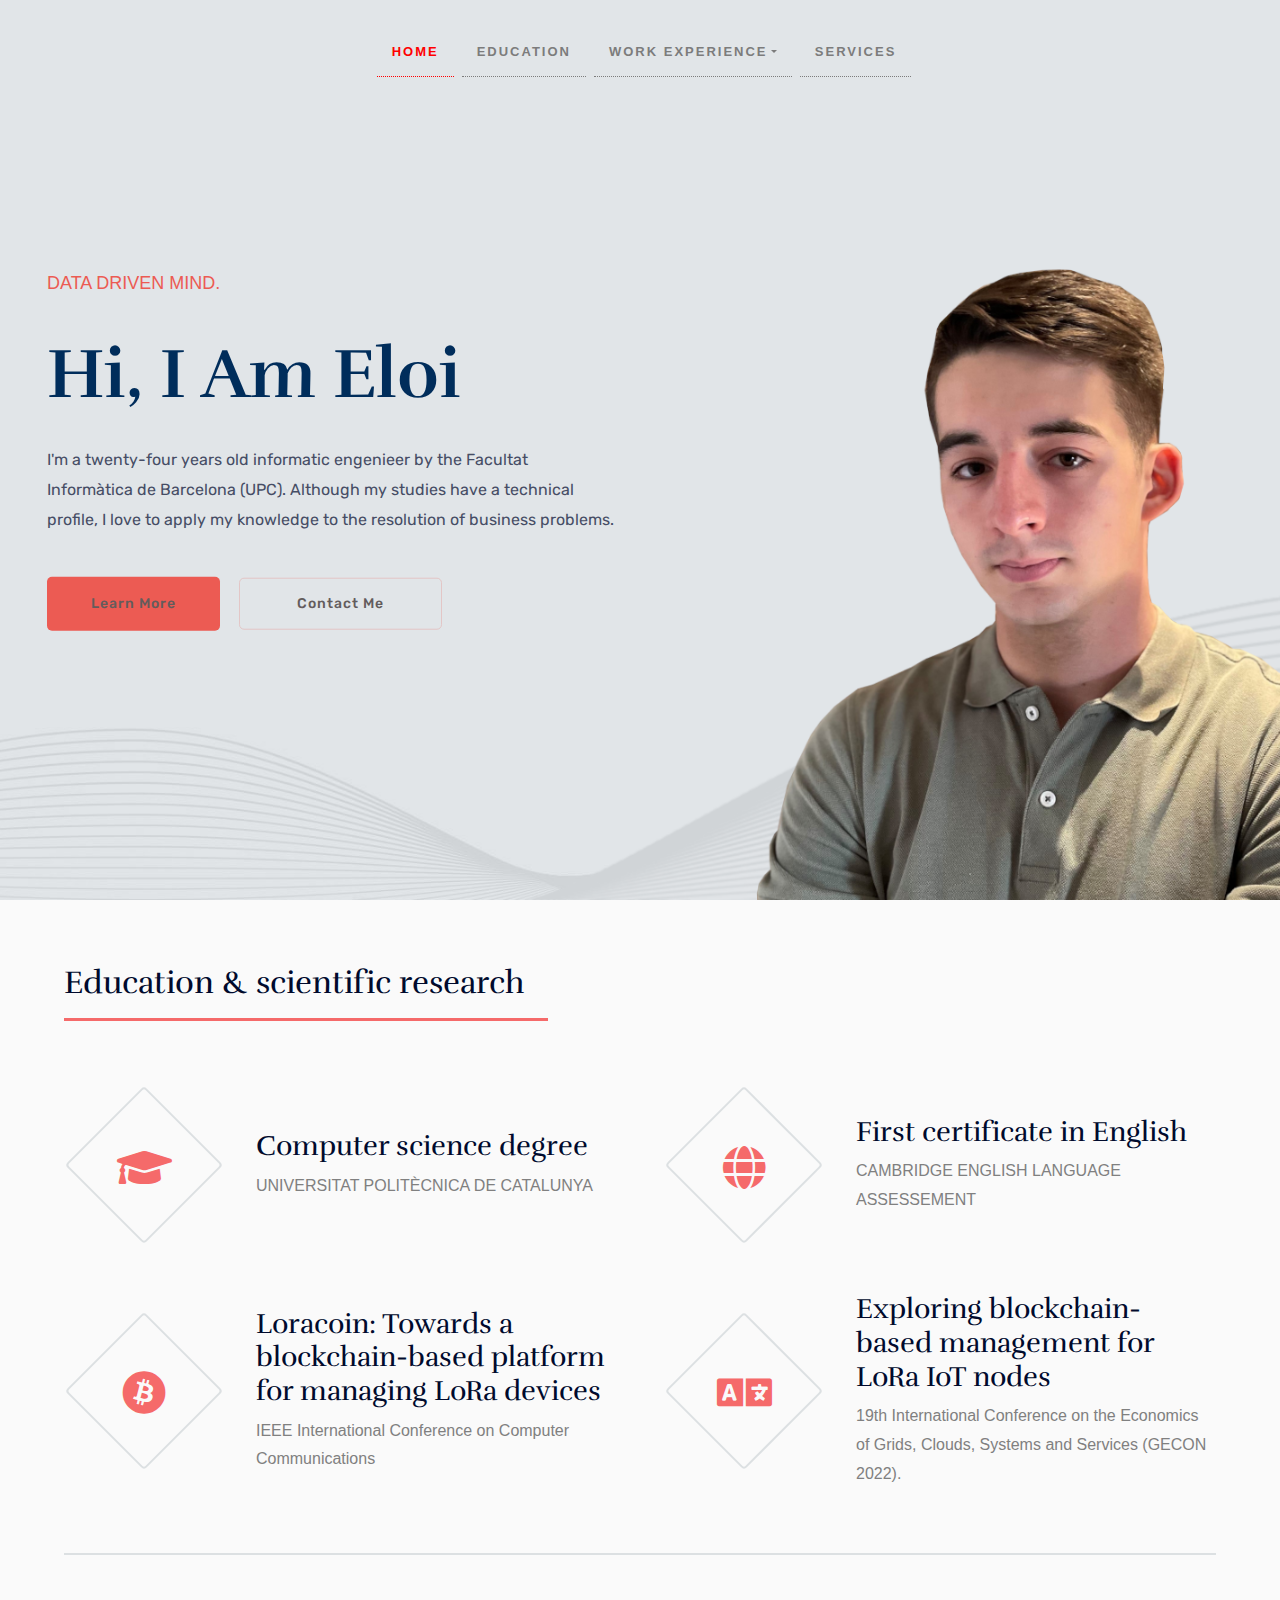
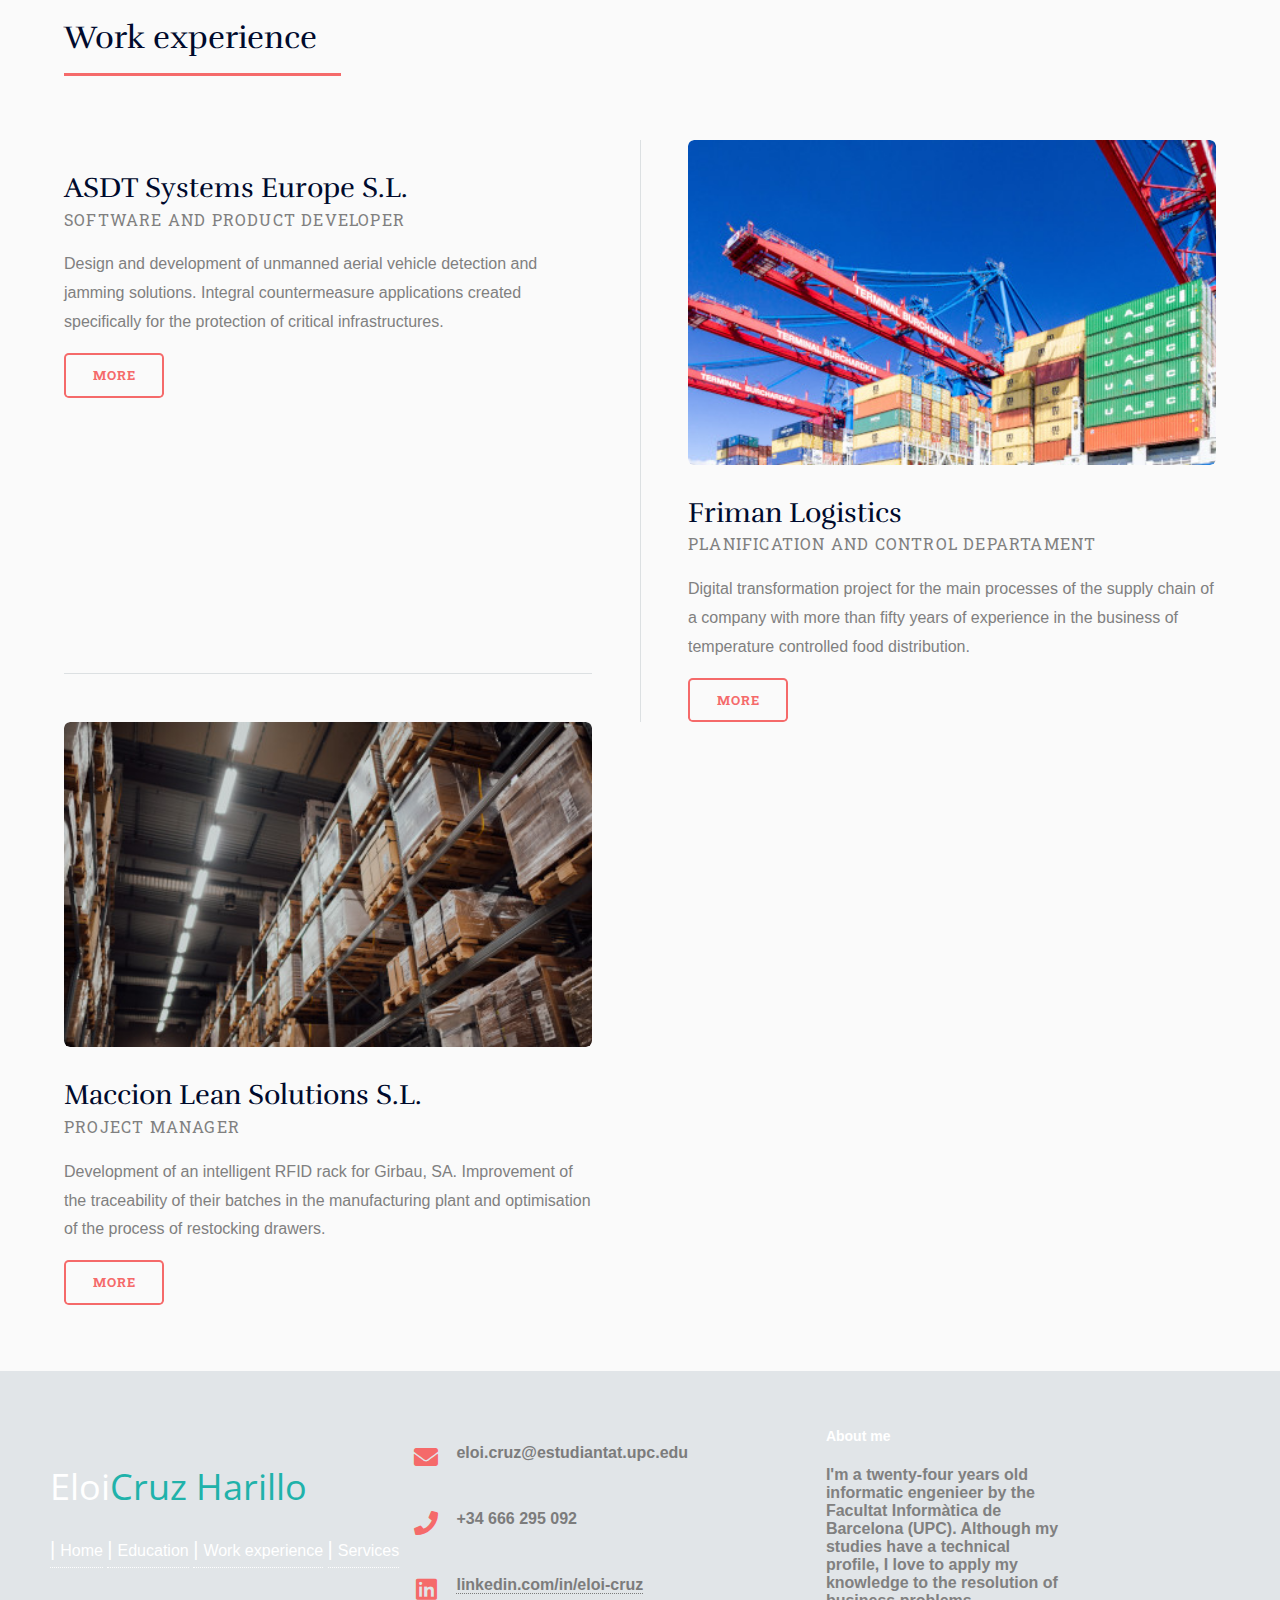
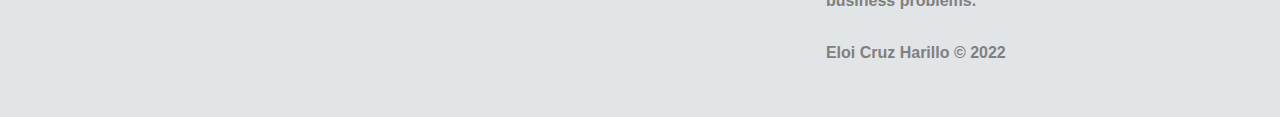
==== commit c986535a: "Update index.html" ====
--- a/index.html
+++ b/index.html
@@ -160,7 +160,7 @@
 				<ul class="contact">
 					<li class="icon solid fa-envelope">eloi.cruz@estudiantat.upc.edu</li>
 					<li class="icon solid fa-phone">+34 666 295 092</li>
-					<li class="icon brands fa-linkedin"><a href="https://www.linkedin.com/in/eloi-cruz-harillo-37651a155">linkedin.com/in/eloi-cruz-harillo</a></li>
+					<li class="icon brands fa-linkedin"><a href="https://www.linkedin.com/in/eloi-cruz/">linkedin.com/in/eloi-cruz</a></li>
 				</ul>
 			</div>
 
